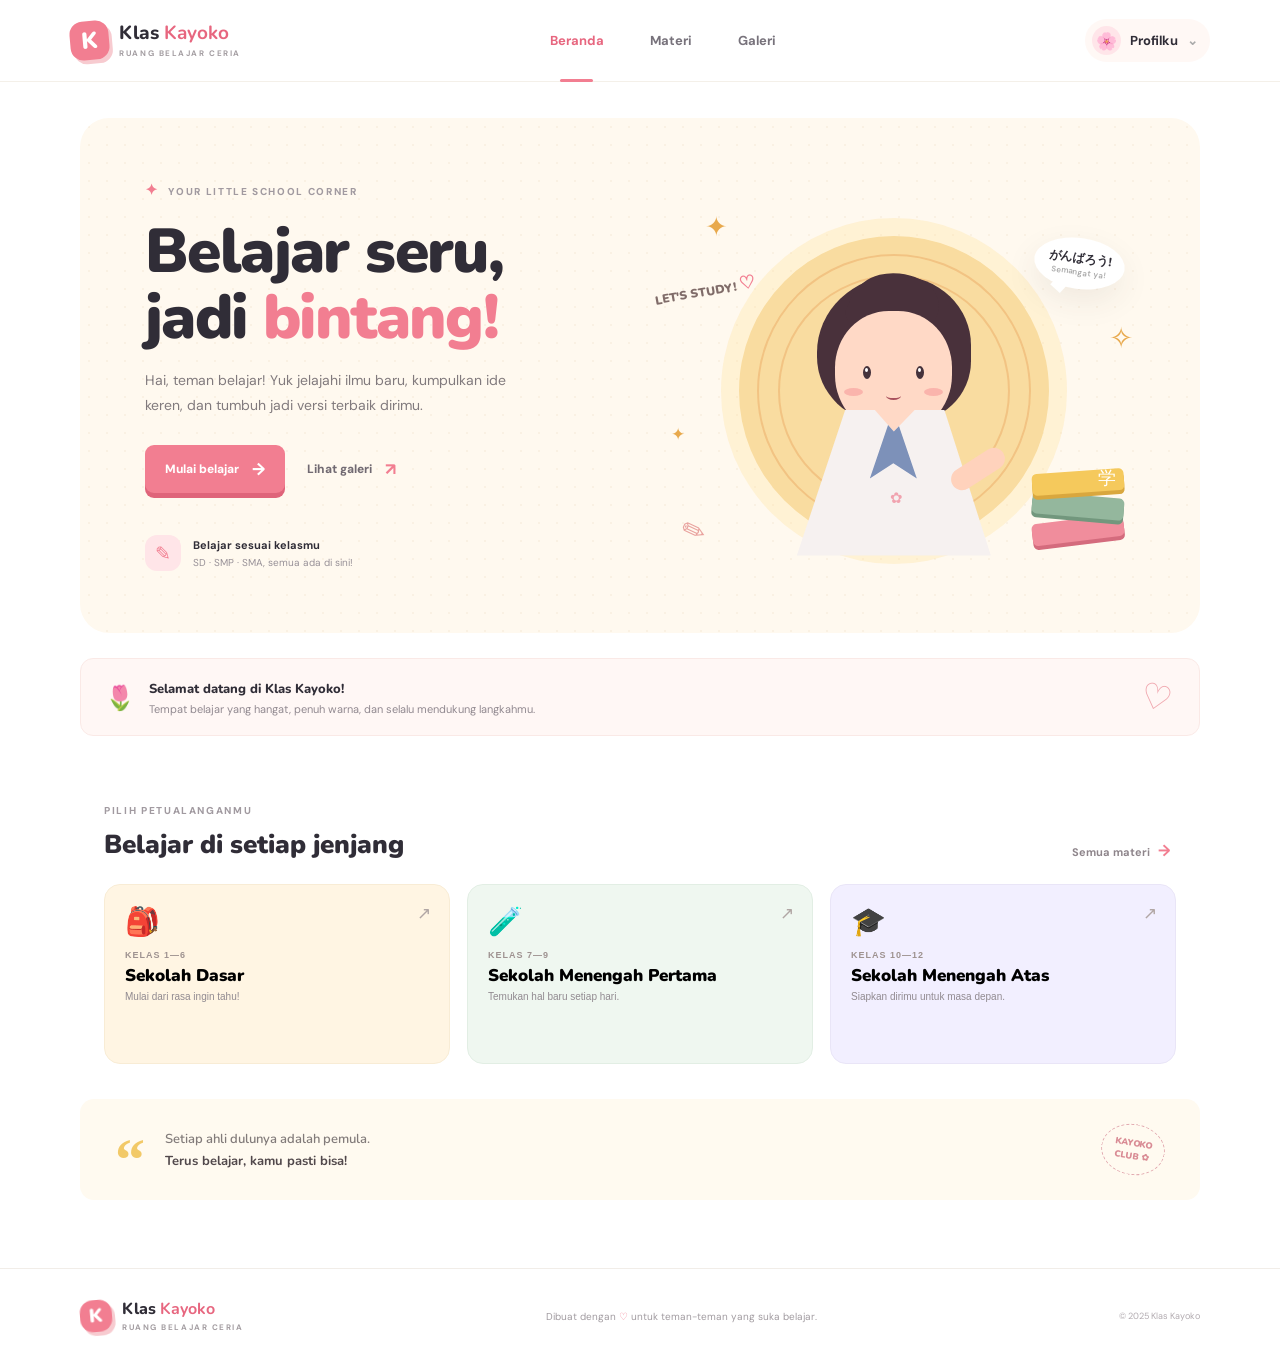
==== index.html @ 09ad1132 "Build Klas Kayoko learning website with responsive manga-inspired UI" ====
<!doctype html>
<html lang="id">
<head>
  <meta charset="utf-8" />
  <meta name="viewport" content="width=device-width, initial-scale=1" />
  <meta name="theme-color" content="#fff9ef" />
  <meta name="description" content="Klas Kayoko — ruang belajar ceria untuk SD, SMP, dan SMA." />
  <title>Klas Kayoko — Belajar, Bertumbuh, Bersinar!</title>
  <link rel="preconnect" href="https://fonts.googleapis.com" />
  <link rel="preconnect" href="https://fonts.gstatic.com" crossorigin />
  <link href="https://fonts.googleapis.com/css2?family=DM+Sans:wght@400;500;600;700;800&family=Nunito:wght@400;600;700;800;900&display=swap" rel="stylesheet" />
  <link rel="stylesheet" href="styles.css" />
</head>
<body>
  <div class="page-wipe" id="pageWipe" aria-hidden="true"><span>✦</span></div>
  <header class="topbar">
    <a class="brand" href="#beranda" aria-label="Klas Kayoko, beranda"><span class="brand-mark">K</span><span>Klas <b>Kayoko</b><small>RUANG BELAJAR CERIA</small></span></a>
    <nav class="main-nav" aria-label="Navigasi utama">
      <button class="nav-link active" data-page="beranda">Beranda</button>
      <button class="nav-link" data-page="materi">Materi</button>
      <button class="nav-link" data-page="galeri">Galeri</button>
    </nav>
    <button class="profile-shortcut" data-page="profil"><span class="mini-avatar" id="navAvatar">🌸</span><span id="navName">Profilku</span><span class="chevron">⌄</span></button>
    <button class="mobile-menu" id="mobileMenu" aria-label="Buka navigasi">☰</button>
  </header>

  <main>
    <section class="page active" id="page-beranda">
      <div class="hero page-shell">
        <div class="hero-copy">
          <div class="eyebrow"><span class="sparkle">✦</span> YOUR LITTLE SCHOOL CORNER</div>
          <h1>Belajar seru,<br />jadi <span>bintang!</span></h1>
          <p>Hai, teman belajar! Yuk jelajahi ilmu baru, kumpulkan ide keren, dan tumbuh jadi versi terbaik dirimu.</p>
          <div class="hero-actions"><button class="button primary" data-page="materi">Mulai belajar <span>→</span></button><button class="button text-button" data-page="galeri">Lihat galeri <span>↗</span></button></div>
          <div class="hero-note"><span class="note-icon">✎</span><span><b>Belajar sesuai kelasmu</b><small>SD · SMP · SMA, semua ada di sini!</small></span></div>
        </div>
        <div class="hero-art" aria-label="Ilustrasi suasana sekolah manga">
          <div class="sunburst"></div><span class="float-star star-one">✦</span><span class="float-star star-two">✧</span><span class="float-star star-three">✦</span>
          <div class="art-caption">LET'S STUDY! <span>♡</span></div>
          <div class="student"><div class="hair"></div><div class="face"><i class="eye left"></i><i class="eye right"></i><i class="blush left"></i><i class="blush right"></i><i class="smile"></i></div><div class="neck"></div><div class="uniform"><span>✿</span></div><div class="arm"></div></div>
          <div class="book-stack"><i></i><i></i><i></i><span>学</span></div><div class="speech-bubble">がんばろう!<small>Semangat ya!</small></div>
          <div class="art-doodle">✎</div>
        </div>
      </div>
      <div class="page-shell welcome-strip"><div class="welcome-icon">🌷</div><div><b>Selamat datang di Klas Kayoko!</b><p>Tempat belajar yang hangat, penuh warna, dan selalu mendukung langkahmu.</p></div><span class="strip-doodle">♡</span></div>
      <section class="page-shell section-block"><div class="section-heading"><div><span class="eyebrow">PILIH PETUALANGANMU</span><h2>Belajar di setiap jenjang</h2></div><button class="link-arrow" data-page="materi">Semua materi <span>→</span></button></div>
        <div class="level-grid">
          <button class="level-card level-sd" data-level="SD"><span class="level-icon">🎒</span><span class="level-meta">KELAS 1—6</span><b>Sekolah Dasar</b><small>Mulai dari rasa ingin tahu!</small><span class="card-arrow">↗</span></button>
          <button class="level-card level-smp" data-level="SMP"><span class="level-icon">🧪</span><span class="level-meta">KELAS 7—9</span><b>Sekolah Menengah Pertama</b><small>Temukan hal baru setiap hari.</small><span class="card-arrow">↗</span></button>
          <button class="level-card level-sma" data-level="SMA"><span class="level-icon">🎓</span><span class="level-meta">KELAS 10—12</span><b>Sekolah Menengah Atas</b><small>Siapkan dirimu untuk masa depan.</small><span class="card-arrow">↗</span></button>
        </div>
      </section>
      <section class="page-shell quote-card"><span class="quote-mark">“</span><p>Setiap ahli dulunya adalah pemula.<br /><b>Terus belajar, kamu pasti bisa!</b></p><span class="quote-stamp">KAYOKO<br />CLUB ✿</span></section>
    </section>

    <section class="page page-shell" id="page-materi">
      <div class="subpage-heading"><div><span class="eyebrow">PETA BELAJARMU</span><h1>Materi <span>pilihan</span></h1><p>Pilih jenjang dan kelas, lalu temukan topik yang ingin kamu pelajari.</p></div><div class="heading-doodle">📚</div></div>
      <div class="filter-panel"><div class="filter-label">JENJANG</div><div class="filter-tabs" role="tablist"><button class="filter-tab selected" data-filter-level="SD">SD</button><button class="filter-tab" data-filter-level="SMP">SMP</button><button class="filter-tab" data-filter-level="SMA">SMA</button></div><label class="grade-select-wrap">Pilih kelas <select id="gradeSelect" aria-label="Pilih kelas"></select></label></div>
      <div class="lesson-intro"><span id="gradeEmoji">🌱</span><div><b id="gradeTitle">Kelas 1 SD</b><small>Materi ringkas untuk menemani langkah belajarmu.</small></div><span class="lesson-count" id="lessonCount">0 topik</span></div>
      <div class="lesson-grid" id="lessonGrid"></div>
      <div class="study-tip"><span>💡</span><p><b>Tips Kayoko:</b> Belajar sedikit demi sedikit setiap hari lebih baik daripada terburu-buru. Kamu hebat!</p></div>
    </section>

    <section class="page page-shell" id="page-galeri">
      <div class="subpage-heading"><div><span class="eyebrow">MOMEN-MOMEN KECIL</span><h1>Galeri <span>ceria</span></h1><p>Simpan kenangan belajar, karya, dan hal-hal yang bikin kamu tersenyum.</p></div><div class="heading-doodle">📸</div></div>
      <div class="gallery-toolbar"><div><b>Papan inspirasiku</b><small id="galleryCount">Koleksi Kayoko</small></div><label class="button primary upload-button">＋ Tambah foto<input id="photoInput" type="file" accept="image/*" multiple hidden /></label></div>
      <div class="gallery-grid" id="galleryGrid"></div>
      <div class="empty-gallery" id="emptyGallery"><div>🌼</div><b>Galeri kamu masih kosong</b><p>Tambahkan foto karya atau momen belajar favoritmu!</p><label class="button outline upload-button">Pilih foto<input type="file" accept="image/*" multiple hidden /></label></div>
    </section>

    <section class="page page-shell" id="page-profil">
      <div class="subpage-heading"><div><span class="eyebrow">INI CERITAKU</span><h1>Profil <span>teman</span></h1><p>Kenalan lebih dekat dengan dirimu. Profil ini bisa kamu ubah kapan saja.</p></div><div class="heading-doodle">🌸</div></div>
      <div class="profile-layout"><aside class="profile-card"><div class="profile-cover"><span>✦ KAYOKO STUDY CLUB ✦</span></div><div class="profile-avatar-wrap"><div class="profile-avatar" id="profileAvatar">🌸</div><label class="avatar-edit" title="Ganti foto profil">✎<input id="avatarInput" type="file" accept="image/*" hidden /></label></div><h2 id="displayName">Teman Kayoko</h2><p id="displayGrade">Sahabat belajar</p><div class="profile-stats"><div><b id="statLessons">12</b><small>kelas tersedia</small></div><div><b>♡</b><small>terus semangat</small></div></div><div class="profile-card-note">“Belajar adalah petualangan!”</div></aside>
        <form class="profile-form" id="profileForm"><div class="form-heading"><div><span class="eyebrow">KARTU PELAJAR</span><h2>Edit profilku</h2></div><span class="edit-pencil">✎</span></div><label>Nama panggilan<input id="nameInput" type="text" maxlength="32" placeholder="Contoh: Aiko" /></label><label>Jenjang sekolah<select id="profileLevel"><option value="SD">SD</option><option value="SMP">SMP</option><option value="SMA">SMA</option></select></label><label>Kelas<select id="profileGrade"></select></label><label>Catatan kecil<textarea id="bioInput" rows="3" maxlength="120" placeholder="Hal yang ingin kamu capai tahun ini..."></textarea></label><div class="form-actions"><button type="submit" class="button primary">Simpan perubahan <span>✓</span></button><span class="save-message" id="saveMessage" aria-live="polite"></span></div></form>
      </div>
    </section>
  </main>
  <footer class="footer"><a class="brand footer-brand" href="#beranda"><span class="brand-mark">K</span><span>Klas <b>Kayoko</b><small>RUANG BELAJAR CERIA</small></span></a><p>Dibuat dengan <span>♡</span> untuk teman-teman yang suka belajar.</p><span class="footer-year">© 2025 Klas Kayoko</span></footer>
  <div class="toast" id="toast" role="status" aria-live="polite"></div>
  <script src="app.js"></script>
</body>
</html>
---- styles.css ----
@import url('https://fonts.googleapis.com/css2?family=DM+Sans:wght@400;500;600;700;800&family=Nunito:wght@400;600;700;800;900&display=swap');
:root{--ink:#302d37;--muted:#85818b;--pink:#f27e91;--pink-dark:#e7667f;--cream:#fff9ef;--yellow:#f9d979;--line:#eee8df;--lav:#f1edff;--mint:#e8f5ed;--shadow:0 12px 32px rgba(67,49,53,.08)}*{box-sizing:border-box}html{scroll-behavior:smooth}body{margin:0;color:var(--ink);background:#fff;font-family:'DM Sans',sans-serif;font-size:15px}.topbar{height:82px;padding:0 max(calc((100vw - 1180px)/2),5.5vw);display:flex;align-items:center;justify-content:space-between;border-bottom:1px solid #f4f0e9;background:rgba(255,255,255,.92);position:sticky;top:0;z-index:20;backdrop-filter:blur(14px)}.brand{display:flex;gap:10px;align-items:center;color:var(--ink);text-decoration:none;font-family:Nunito,sans-serif;font-weight:800;font-size:19px;line-height:1}.brand b{color:var(--pink-dark)}.brand small{display:block;color:#a49ea2;font:700 8px 'DM Sans',sans-serif;letter-spacing:1.55px;margin-top:5px}.brand-mark{display:grid;place-items:center;width:39px;height:39px;border-radius:13px;background:var(--pink);color:white;font:900 23px Nunito;box-shadow:3px 4px 0 #f7cbd0;transform:rotate(-5deg)}.main-nav{display:flex;align-items:center;gap:34px}.nav-link,.profile-shortcut,.mobile-menu{font:700 13px 'DM Sans',sans-serif;border:0;background:none;color:#77727b;cursor:pointer}.nav-link{height:82px;position:relative}.nav-link.active{color:var(--pink-dark)}.nav-link.active:after{content:'';position:absolute;bottom:0;left:25%;width:50%;height:3px;border-radius:4px;background:var(--pink)}.profile-shortcut{display:flex;gap:9px;align-items:center;color:var(--ink);background:#fff8f5;padding:7px 12px 7px 7px;border-radius:30px}.mini-avatar{width:29px;height:29px;border-radius:50%;background:#ffe5e9;display:grid;place-items:center;overflow:hidden;font-size:17px}.mini-avatar img,.profile-avatar img{width:100%;height:100%;object-fit:cover}.chevron{color:#aaa}.mobile-menu{display:none;font-size:22px}.page{display:none;animation:pageIn .48s both}.page.active{display:block}.page-shell{max-width:1120px;margin:0 auto;padding-left:24px;padding-right:24px}.hero{max-width:1120px;min-height:490px;margin:36px auto 0;padding:62px 65px;background:var(--cream);border-radius:29px;display:grid;grid-template-columns:1fr .95fr;align-items:center;overflow:hidden;position:relative}.hero:after{content:'';position:absolute;inset:0;background-image:radial-gradient(#e9d8bd 1px,transparent 1px);background-size:18px 18px;opacity:.24;pointer-events:none}.hero-copy{z-index:2;max-width:440px}.eyebrow{font-size:10px;font-weight:800;letter-spacing:1.65px;color:#a19aa0}.sparkle{color:var(--pink);font-size:15px;margin-right:5px}.hero h1,.subpage-heading h1{font:900 clamp(42px,5vw,62px)/1.07 Nunito,sans-serif;margin:19px 0 16px;letter-spacing:-1.6px}.hero h1 span,.subpage-heading h1 span{color:var(--pink)}.hero-copy>p{max-width:390px;color:#817a7d;line-height:1.8;font-size:14px}.hero-actions{display:flex;align-items:center;gap:18px;margin-top:27px}.button{border:0;display:inline-flex;align-items:center;justify-content:center;gap:13px;padding:13px 20px;border-radius:9px;font:800 12px 'DM Sans',sans-serif;cursor:pointer;transition:transform .2s,box-shadow .2s}.button:hover{transform:translateY(-2px)}.primary{background:var(--pink);color:#fff;box-shadow:0 5px 0 #df647a}.primary:hover{box-shadow:0 7px 0 #df647a}.primary span{font-size:17px}.text-button{background:transparent;color:#716a72;padding-left:4px}.text-button span{color:var(--pink);font-size:17px}.hero-note{margin-top:42px;display:flex;gap:12px;align-items:center}.note-icon{width:36px;height:36px;border-radius:12px;background:#ffe5e8;display:grid;place-items:center;color:var(--pink);font-size:19px}.hero-note b,.hero-note small{display:block}.hero-note b{font-size:11px}.hero-note small{color:#979097;font-size:10px;margin-top:4px}.hero-art{height:360px;position:relative;z-index:1}.sunburst{position:absolute;width:310px;height:310px;border-radius:50%;background:#f9dca0;left:50%;top:40px;transform:translateX(-50%);box-shadow:0 0 0 18px rgba(255,228,165,.36)}.sunburst:before,.sunburst:after{content:'';position:absolute;border:2px solid rgba(240,185,119,.7);border-radius:50%;inset:18px}.sunburst:after{inset:39px}.student{position:absolute;left:50%;bottom:0;width:220px;height:300px;transform:translateX(-50%)}.hair{position:absolute;width:154px;height:147px;left:33px;top:20px;background:#49313b;border-radius:52% 47% 42% 45%;z-index:2}.hair:before{content:'';position:absolute;width:85px;height:70px;left:35px;top:-5px;background:#49313b;border-radius:70% 40% 40% 20%;transform:rotate(25deg)}.face{position:absolute;z-index:3;left:51px;top:55px;width:117px;height:123px;border-radius:46% 46% 48% 48%;background:#ffd9c6}.eye{position:absolute;top:55px;width:8px;height:13px;border-radius:50%;background:#45323b}.eye.left{left:28px}.eye.right{right:28px}.eye:after{content:'';position:absolute;top:2px;left:2px;width:3px;height:4px;background:white;border-radius:50%}.blush{position:absolute;top:77px;width:19px;height:8px;background:#f79b9b;border-radius:50%;opacity:.6}.blush.left{left:9px}.blush.right{right:9px}.smile{position:absolute;width:15px;height:8px;left:51px;top:81px;border-bottom:2px solid #a9505c;border-radius:50%}.neck{position:absolute;z-index:2;width:38px;height:40px;background:#ffd2bc;left:91px;top:158px}.uniform{position:absolute;z-index:3;bottom:0;left:13px;width:194px;height:146px;background:#f6f1f0;clip-path:polygon(25% 0,40% 0,50% 15%,61% 0,76% 0,100% 100%,0 100%);border-radius:30px 30px 0 0}.uniform:before{content:'';position:absolute;left:73px;top:0;width:47px;height:69px;background:#7d91b9;clip-path:polygon(50% 0,100% 100%,50% 78%,0 100%)}.uniform span{position:absolute;left:93px;top:78px;color:#f1a3af;font-size:15px}.arm{position:absolute;z-index:4;width:60px;height:22px;right:-4px;top:202px;background:#ffd2bc;border-radius:20px;transform:rotate(-33deg)}.book-stack{position:absolute;z-index:5;right:5px;bottom:15px;width:98px;height:79px}.book-stack i{display:block;position:absolute;width:92px;height:22px;border-radius:5px;background:#f08d9c;bottom:0;transform:rotate(-7deg);box-shadow:0 4px 0 #d46b7d}.book-stack i:nth-child(2){bottom:24px;background:#94b79d;transform:rotate(5deg);box-shadow:0 4px 0 #72977d}.book-stack i:nth-child(3){bottom:48px;background:#f5c95c;transform:rotate(-4deg);box-shadow:0 4px 0 #d9a73e}.book-stack span{position:absolute;right:14px;top:4px;font-size:18px;color:#fff}.speech-bubble{position:absolute;right:10px;top:42px;background:#fff;padding:12px 14px;border-radius:50%;box-shadow:var(--shadow);font:800 12px Nunito;transform:rotate(8deg);z-index:5}.speech-bubble:after{content:'';position:absolute;bottom:-4px;left:22px;width:13px;height:13px;background:#fff;transform:rotate(35deg)}.speech-bubble small{display:block;font:600 8px 'DM Sans';text-align:center;color:#aaa}.art-caption{position:absolute;left:1px;top:82px;z-index:5;font:900 12px Nunito;color:#806c69;transform:rotate(-10deg)}.art-caption span{color:var(--pink);font-size:18px}.float-star{position:absolute;color:#e8a94c;z-index:4;animation:float 3s ease-in-out infinite}.star-one{font-size:27px;top:13px;left:52px}.star-two{font-size:29px;top:123px;right:2px;animation-delay:.8s}.star-three{font-size:17px;bottom:111px;left:18px;animation-delay:1.2s}.art-doodle{position:absolute;bottom:6px;left:29px;color:#e9a29e;font-size:28px;transform:rotate(-20deg)}.welcome-strip{margin-top:25px;padding-top:19px;padding-bottom:19px;display:flex;align-items:center;gap:14px;background:#fff7f5;border:1px solid #fae9e6;border-radius:13px;position:relative;overflow:hidden}.welcome-icon{font-size:24px}.welcome-strip b{font:800 13px Nunito}.welcome-strip p{margin:4px 0 0;color:#918990;font-size:11px}.strip-doodle{position:absolute;right:27px;color:#f0a7ae;font-size:35px;transform:rotate(15deg)}.section-block{padding-top:63px}.section-heading{display:flex;justify-content:space-between;align-items:end;margin-bottom:22px}.section-heading h2{font:900 26px Nunito;margin:8px 0 0}.link-arrow{background:none;border:0;font:700 11px 'DM Sans';color:#8e858b;cursor:pointer}.link-arrow span{color:var(--pink);font-size:16px;margin-left:5px}.level-grid{display:grid;grid-template-columns:repeat(3,1fr);gap:17px}.level-card{position:relative;min-height:180px;padding:20px;border:1px solid transparent;border-radius:16px;text-align:left;cursor:pointer;display:flex;flex-direction:column;align-items:flex-start;transition:transform .2s,box-shadow .2s}.level-card:hover{transform:translateY(-5px);box-shadow:var(--shadow)}.level-sd{background:#fff5e3;border-color:#f8ecd5}.level-smp{background:#eff7f0;border-color:#e2eee4}.level-sma{background:#f2efff;border-color:#e9e5f7}.level-icon{font-size:28px;margin-bottom:12px}.level-meta{font-size:9px;font-weight:800;letter-spacing:1px;color:#9e9290}.level-card b{font:900 17px Nunito;margin:4px 0}.level-card small{font-size:10px;color:#918a90}.card-arrow{position:absolute;right:18px;top:18px;color:#b1a6a4;font-size:17px}.quote-card{margin-top:35px;margin-bottom:68px;padding:25px 35px;background:#fffaf0;border-radius:14px;display:flex;align-items:center;gap:20px;position:relative}.quote-mark{font:900 60px Georgia;color:#f2c968;height:47px}.quote-card p{font:600 13px/1.7 Nunito;color:#827b7a;margin:0}.quote-card p b{color:#51484b}.quote-stamp{margin-left:auto;text-align:center;border:1px dashed #e2aab0;border-radius:50%;padding:12px;color:#d98b94;font:900 9px/1.4 Nunito;transform:rotate(9deg)}.subpage-heading{padding-top:56px;padding-bottom:25px;display:flex;justify-content:space-between;align-items:center}.subpage-heading h1{font-size:45px;margin:12px 0}.subpage-heading p{margin:0;color:#8c858c;font-size:13px}.heading-doodle{width:74px;height:74px;display:grid;place-items:center;background:#fff3e8;border-radius:24px;font-size:34px;transform:rotate(6deg)}.filter-panel{display:flex;align-items:center;gap:24px;padding:15px 19px;border:1px solid var(--line);border-radius:13px}.filter-label{font-size:9px;letter-spacing:1.2px;font-weight:800;color:#9b949b}.filter-tabs{display:flex;gap:7px}.filter-tab{border:0;background:#f8f6f4;border-radius:8px;padding:9px 18px;color:#77717a;font:800 11px 'DM Sans';cursor:pointer}.filter-tab.selected{background:#ffe5e7;color:#dc687c}.grade-select-wrap{margin-left:auto;display:flex;align-items:center;gap:11px;color:#9b949b;font-size:11px}.grade-select-wrap select,.profile-form select{border:1px solid #eee8e2;background:white;border-radius:8px;padding:10px 30px 10px 12px;color:#4b454d;font:700 11px 'DM Sans';outline:none}.lesson-intro{display:flex;align-items:center;gap:13px;padding:25px 2px 17px}.lesson-intro>span:first-child{width:43px;height:43px;display:grid;place-items:center;background:#fff5e3;border-radius:13px;font-size:23px}.lesson-intro b,.lesson-intro small{display:block}.lesson-intro b{font:900 16px Nunito}.lesson-intro small{font-size:10px;color:#969097;margin-top:4px}.lesson-count{margin-left:auto;color:#aaa1a5;font-size:10px}.lesson-grid{display:grid;grid-template-columns:repeat(3,1fr);gap:14px}.lesson-card{border:1px solid #eee9e4;border-radius:13px;padding:17px;background:#fff;transition:transform .2s,box-shadow .2s;animation:cardIn .4s both}.lesson-card:hover{transform:translateY(-3px);box-shadow:var(--shadow)}.lesson-top{display:flex;justify-content:space-between;align-items:center}.subject-icon{width:37px;height:37px;border-radius:12px;background:#fff1e2;display:grid;place-items:center;font-size:19px}.lesson-tag{font-size:8px;font-weight:800;letter-spacing:.7px;color:#aaa0a4;background:#faf7f5;border-radius:20px;padding:6px 9px}.lesson-card h3{font:900 14px Nunito;margin:14px 0 6px}.lesson-card p{font-size:10px;line-height:1.6;color:#989097;min-height:32px;margin:0}.lesson-open{border:0;background:none;padding:13px 0 0;color:#e67687;font:800 10px 'DM Sans';cursor:pointer}.study-tip{display:flex;align-items:center;gap:11px;margin:24px 0 55px;padding:14px 17px;border-radius:11px;background:#f2f8f1;color:#827e7f;font-size:10px;line-height:1.6}.study-tip>span{font-size:21px}.study-tip p{margin:0}.study-tip b{color:#4b604f}.gallery-toolbar{margin:10px 0 20px;display:flex;align-items:center;justify-content:space-between}.gallery-toolbar b,.gallery-toolbar small{display:block}.gallery-toolbar b{font:900 16px Nunito}.gallery-toolbar small{font-size:10px;color:#a19aa0;margin-top:4px}.upload-button{position:relative}.gallery-grid{display:grid;grid-template-columns:repeat(4,1fr);gap:15px}.gallery-item{position:relative;aspect-ratio:1/1;border-radius:13px;overflow:hidden;background:#fff4ea;animation:cardIn .4s both}.gallery-item img{width:100%;height:100%;object-fit:cover;transition:transform .35s}.gallery-item:hover img{transform:scale(1.05)}.gallery-item .delete-photo{position:absolute;right:8px;top:8px;width:29px;height:29px;border:0;border-radius:50%;background:rgba(255,255,255,.92);color:#d66b7b;cursor:pointer}.gallery-caption{position:absolute;left:0;right:0;bottom:0;padding:27px 11px 10px;background:linear-gradient(transparent,rgba(43,35,39,.63));color:#fff;font-size:10px;font-weight:700}.empty-gallery{display:none;text-align:center;padding:45px 20px 60px;border:1px dashed #eadfdc;border-radius:16px;background:#fffcf9}.empty-gallery.show{display:block}.empty-gallery>div{font-size:36px}.empty-gallery b{display:block;font:900 16px Nunito;margin:8px}.empty-gallery p{color:#999197;font-size:11px;margin:0 0 20px}.outline{background:white;border:1px solid #f2c9ce;color:#df7485}.profile-layout{display:grid;grid-template-columns:310px 1fr;gap:23px;margin-bottom:65px}.profile-card,.profile-form{border:1px solid #eee9e4;border-radius:16px;background:#fff;overflow:hidden}.profile-card{text-align:center;padding-bottom:22px}.profile-cover{height:115px;background:linear-gradient(125deg,#fbd7dc,#ffeec8);display:grid;place-items:center;color:#b5777f;font:900 10px Nunito;letter-spacing:1.4px;position:relative}.profile-cover:after{content:'✦  ✿  ✦';position:absolute;right:20px;top:13px;font-size:15px;color:#e0a7a5;transform:rotate(10deg)}.profile-avatar-wrap{position:relative;margin:-43px auto 7px;width:86px;height:86px}.profile-avatar{width:86px;height:86px;border:5px solid white;border-radius:50%;background:#fff0e8;display:grid;place-items:center;font-size:39px;overflow:hidden;box-shadow:0 4px 13px #d8c8c644}.avatar-edit{position:absolute;right:-3px;bottom:2px;width:27px;height:27px;border:2px solid white;border-radius:50%;background:var(--pink);color:white;display:grid;place-items:center;cursor:pointer}.profile-card h2{font:900 18px Nunito;margin:9px 0 3px}.profile-card>p{font-size:10px;color:#a49ca1;margin:0}.profile-stats{display:flex;justify-content:center;gap:45px;border-top:1px solid #f2eeeb;border-bottom:1px solid #f2eeeb;margin:20px 22px 15px;padding:13px}.profile-stats b,.profile-stats small{display:block}.profile-stats b{font:900 15px Nunito;color:#e67888}.profile-stats small{font-size:9px;color:#aaa2a7;margin-top:3px}.profile-card-note{color:#b4a0a4;font:700 10px Nunito}.profile-form{padding:25px 29px}.form-heading{display:flex;justify-content:space-between;align-items:center;margin-bottom:19px}.form-heading h2{font:900 20px Nunito;margin:6px 0 0}.edit-pencil{width:35px;height:35px;display:grid;place-items:center;border-radius:11px;background:#fff1f2;color:#e87989}.profile-form label{display:block;font-size:10px;font-weight:800;color:#79737a;margin:14px 0}.profile-form input,.profile-form textarea,.profile-form select{display:block;width:100%;margin-top:7px;border:1px solid #eee8e2;border-radius:8px;padding:11px 12px;color:#4b454d;font:500 11px 'DM Sans';outline:none;background:white}.profile-form input:focus,.profile-form textarea:focus,.profile-form select:focus{border-color:#f2a4ae;box-shadow:0 0 0 3px #fdf0f1}.profile-form textarea{resize:vertical}.form-actions{display:flex;align-items:center;gap:12px;margin-top:17px}.save-message{font-size:10px;color:#69a379}.footer{border-top:1px solid #f1ede8;min-height:95px;display:flex;align-items:center;justify-content:space-between;padding:18px max(calc((100vw - 1120px)/2),5vw);gap:15px}.footer-brand{font-size:16px}.footer-brand .brand-mark{width:32px;height:32px;font-size:19px}.footer p{font-size:10px;color:#a19ba0}.footer p span{color:var(--pink)}.footer-year{font-size:9px;color:#b2abb0}.toast{position:fixed;bottom:25px;left:50%;transform:translate(-50%,20px);background:#342e37;color:white;padding:12px 19px;border-radius:30px;font-size:11px;opacity:0;pointer-events:none;transition:.3s;z-index:50}.toast.show{opacity:1;transform:translate(-50%,0)}.page-wipe{position:fixed;inset:0;background:var(--pink);z-index:99;display:grid;place-items:center;pointer-events:none;transform:scaleY(0);transform-origin:bottom}.page-wipe span{font-size:48px;color:white;opacity:0}.page-wipe.wiping{animation:wipe .55s ease-in-out}.page-wipe.wiping span{animation:twinkle .55s}.page-wipe.wiping:after{content:'';position:absolute;inset:0;background:repeating-linear-gradient(135deg,transparent 0 12px,rgba(255,255,255,.1) 12px 16px)}@keyframes wipe{0%{transform:scaleY(0);transform-origin:bottom}45%{transform:scaleY(1);transform-origin:bottom}55%{transform:scaleY(1);transform-origin:top}100%{transform:scaleY(0);transform-origin:top}}@keyframes twinkle{0%,100%{opacity:0;transform:scale(.3) rotate(-30deg)}45%,55%{opacity:1;transform:scale(1) rotate(25deg)}}@keyframes pageIn{from{opacity:0;transform:translateY(12px)}to{opacity:1;transform:translateY(0)}}@keyframes cardIn{from{opacity:0;transform:translateY(8px)}to{opacity:1;transform:translateY(0)}}@keyframes float{0%,100%{transform:translateY(0)}50%{transform:translateY(-9px)}}
@media(max-width:800px){.topbar{padding:0 22px}.main-nav{gap:17px}.hero{margin:20px 18px 0;padding:43px 32px;min-height:430px}.hero-art{transform:scale(.85);transform-origin:center}.page-shell{padding-left:22px;padding-right:22px}.profile-layout{grid-template-columns:260px 1fr}.profile-form{padding:22px}.gallery-grid{grid-template-columns:repeat(3,1fr)}}
@media(max-width:600px){.topbar{height:68px;padding:0 17px}.brand{font-size:17px}.brand-mark{width:35px;height:35px}.main-nav{display:none;position:absolute;top:68px;left:0;right:0;padding:12px 18px;background:white;border-bottom:1px solid var(--line);justify-content:center;gap:25px;box-shadow:0 8px 15px #3830300a}.main-nav.open{display:flex}.nav-link{height:40px}.nav-link.active:after{bottom:1px}.profile-shortcut{margin-left:auto;margin-right:12px;padding:5px}.profile-shortcut>span:nth-child(2),.profile-shortcut .chevron{display:none}.mobile-menu{display:block}.hero{display:flex;flex-direction:column;align-items:flex-start;padding:34px 25px 0;margin:15px 12px 0;min-height:700px}.hero-copy{width:100%}.hero h1{font-size:48px}.hero-copy>p{font-size:13px}.hero-note{margin-top:26px}.hero-art{width:100%;height:330px;transform:scale(.87);transform-origin:top center;margin-top:2px}.sunburst{width:285px;height:285px}.student{transform:translateX(-50%) scale(.91);transform-origin:bottom}.welcome-strip{margin:16px 14px 0;padding:15px}.welcome-strip p{line-height:1.6;max-width:250px}.strip-doodle{right:12px}.section-block{padding-top:42px}.section-heading h2{font-size:21px}.level-grid{grid-template-columns:1fr;gap:10px}.level-card{min-height:140px;padding:16px}.level-icon{margin-bottom:5px}.quote-card{margin-top:24px;margin-bottom:40px;padding:20px}.quote-stamp{padding:8px;font-size:8px}.subpage-heading{padding-top:38px}.subpage-heading h1{font-size:37px}.subpage-heading p{max-width:285px;line-height:1.6}.heading-doodle{width:55px;height:55px;font-size:26px}.filter-panel{flex-wrap:wrap;gap:10px;padding:12px}.filter-label{width:100%}.filter-tabs{gap:5px}.filter-tab{padding:8px 14px}.grade-select-wrap{gap:6px;font-size:10px}.grade-select-wrap select{padding:8px 22px 8px 8px}.lesson-grid{grid-template-columns:1fr 1fr;gap:9px}.lesson-card{padding:12px}.lesson-card h3{font-size:12px;margin-top:10px}.lesson-card p{font-size:9px}.subject-icon{width:32px;height:32px;font-size:17px}.lesson-tag{font-size:7px;padding:5px 6px}.lesson-intro{padding:20px 0 13px}.lesson-intro small{max-width:230px;line-height:1.5}.lesson-count{font-size:9px}.study-tip{margin:18px 0 38px}.gallery-grid{grid-template-columns:repeat(2,1fr);gap:10px}.gallery-toolbar .button{padding:11px 13px;font-size:10px}.profile-layout{grid-template-columns:1fr;gap:14px;margin-bottom:40px}.profile-card{max-width:none}.profile-cover{height:100px}.profile-form{padding:20px}.footer{padding:18px 20px;flex-wrap:wrap;justify-content:center;text-align:center}.footer p{width:100%;order:3;margin:0}.footer-year{margin-left:auto}.hero-actions{gap:10px}.button{padding:12px 15px}.quote-card p{font-size:11px}}
@media(prefers-reduced-motion:reduce){*,*:before,*:after{scroll-behavior:auto!important;animation-duration:.01ms!important;animation-iteration-count:1!important;transition-duration:.01ms!important}}
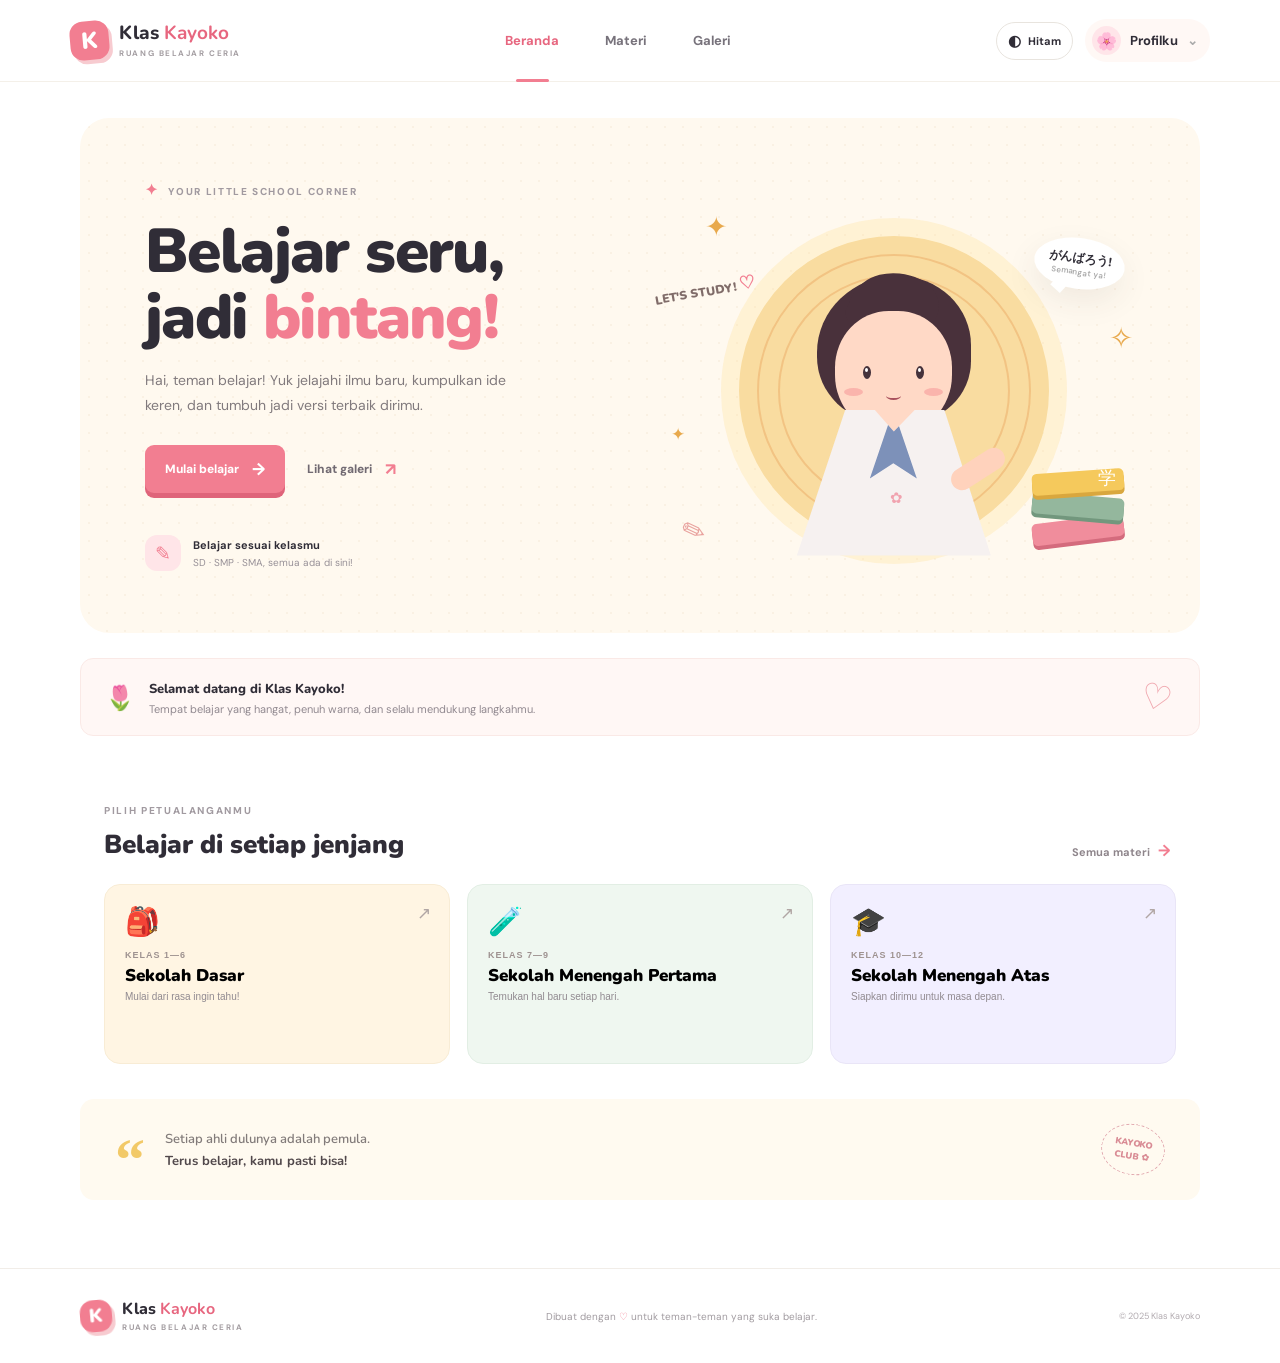
==== commit 3698af15: "Fix lesson topic open interaction and add persistent black-and-white theme toggle" ====
--- a/index.html
+++ b/index.html
@@ -15,68 +15,25 @@
   <div class="page-wipe" id="pageWipe" aria-hidden="true"><span>✦</span></div>
   <header class="topbar">
     <a class="brand" href="#beranda" aria-label="Klas Kayoko, beranda"><span class="brand-mark">K</span><span>Klas <b>Kayoko</b><small>RUANG BELAJAR CERIA</small></span></a>
-    <nav class="main-nav" aria-label="Navigasi utama">
-      <button class="nav-link active" data-page="beranda">Beranda</button>
-      <button class="nav-link" data-page="materi">Materi</button>
-      <button class="nav-link" data-page="galeri">Galeri</button>
-    </nav>
-    <button class="profile-shortcut" data-page="profil"><span class="mini-avatar" id="navAvatar">🌸</span><span id="navName">Profilku</span><span class="chevron">⌄</span></button>
-    <button class="mobile-menu" id="mobileMenu" aria-label="Buka navigasi">☰</button>
+    <nav class="main-nav" aria-label="Navigasi utama"><button class="nav-link active" data-page="beranda">Beranda</button><button class="nav-link" data-page="materi">Materi</button><button class="nav-link" data-page="galeri">Galeri</button></nav>
+    <div class="header-actions"><button class="theme-toggle" id="themeToggle" type="button" aria-label="Aktifkan tema hitam putih"><span id="themeIcon">◐</span><span id="themeLabel">Tema</span></button><button class="profile-shortcut" data-page="profil"><span class="mini-avatar" id="navAvatar">🌸</span><span id="navName">Profilku</span><span class="chevron">⌄</span></button><button class="mobile-menu" id="mobileMenu" aria-label="Buka navigasi">☰</button></div>
   </header>
-
   <main>
     <section class="page active" id="page-beranda">
-      <div class="hero page-shell">
-        <div class="hero-copy">
-          <div class="eyebrow"><span class="sparkle">✦</span> YOUR LITTLE SCHOOL CORNER</div>
-          <h1>Belajar seru,<br />jadi <span>bintang!</span></h1>
-          <p>Hai, teman belajar! Yuk jelajahi ilmu baru, kumpulkan ide keren, dan tumbuh jadi versi terbaik dirimu.</p>
-          <div class="hero-actions"><button class="button primary" data-page="materi">Mulai belajar <span>→</span></button><button class="button text-button" data-page="galeri">Lihat galeri <span>↗</span></button></div>
-          <div class="hero-note"><span class="note-icon">✎</span><span><b>Belajar sesuai kelasmu</b><small>SD · SMP · SMA, semua ada di sini!</small></span></div>
-        </div>
-        <div class="hero-art" aria-label="Ilustrasi suasana sekolah manga">
-          <div class="sunburst"></div><span class="float-star star-one">✦</span><span class="float-star star-two">✧</span><span class="float-star star-three">✦</span>
-          <div class="art-caption">LET'S STUDY! <span>♡</span></div>
-          <div class="student"><div class="hair"></div><div class="face"><i class="eye left"></i><i class="eye right"></i><i class="blush left"></i><i class="blush right"></i><i class="smile"></i></div><div class="neck"></div><div class="uniform"><span>✿</span></div><div class="arm"></div></div>
-          <div class="book-stack"><i></i><i></i><i></i><span>学</span></div><div class="speech-bubble">がんばろう!<small>Semangat ya!</small></div>
-          <div class="art-doodle">✎</div>
-        </div>
+      <div class="hero page-shell"><div class="hero-copy"><div class="eyebrow"><span class="sparkle">✦</span> YOUR LITTLE SCHOOL CORNER</div><h1>Belajar seru,<br />jadi <span>bintang!</span></h1><p>Hai, teman belajar! Yuk jelajahi ilmu baru, kumpulkan ide keren, dan tumbuh jadi versi terbaik dirimu.</p><div class="hero-actions"><button class="button primary" data-page="materi">Mulai belajar <span>→</span></button><button class="button text-button" data-page="galeri">Lihat galeri <span>↗</span></button></div><div class="hero-note"><span class="note-icon">✎</span><span><b>Belajar sesuai kelasmu</b><small>SD · SMP · SMA, semua ada di sini!</small></span></div></div>
+        <div class="hero-art" aria-label="Ilustrasi suasana sekolah manga"><div class="sunburst"></div><span class="float-star star-one">✦</span><span class="float-star star-two">✧</span><span class="float-star star-three">✦</span><div class="art-caption">LET'S STUDY! <span>♡</span></div><div class="student"><div class="hair"></div><div class="face"><i class="eye left"></i><i class="eye right"></i><i class="blush left"></i><i class="blush right"></i><i class="smile"></i></div><div class="neck"></div><div class="uniform"><span>✿</span></div><div class="arm"></div></div><div class="book-stack"><i></i><i></i><i></i><span>学</span></div><div class="speech-bubble">がんばろう!<small>Semangat ya!</small></div><div class="art-doodle">✎</div></div>
       </div>
       <div class="page-shell welcome-strip"><div class="welcome-icon">🌷</div><div><b>Selamat datang di Klas Kayoko!</b><p>Tempat belajar yang hangat, penuh warna, dan selalu mendukung langkahmu.</p></div><span class="strip-doodle">♡</span></div>
-      <section class="page-shell section-block"><div class="section-heading"><div><span class="eyebrow">PILIH PETUALANGANMU</span><h2>Belajar di setiap jenjang</h2></div><button class="link-arrow" data-page="materi">Semua materi <span>→</span></button></div>
-        <div class="level-grid">
-          <button class="level-card level-sd" data-level="SD"><span class="level-icon">🎒</span><span class="level-meta">KELAS 1—6</span><b>Sekolah Dasar</b><small>Mulai dari rasa ingin tahu!</small><span class="card-arrow">↗</span></button>
-          <button class="level-card level-smp" data-level="SMP"><span class="level-icon">🧪</span><span class="level-meta">KELAS 7—9</span><b>Sekolah Menengah Pertama</b><small>Temukan hal baru setiap hari.</small><span class="card-arrow">↗</span></button>
-          <button class="level-card level-sma" data-level="SMA"><span class="level-icon">🎓</span><span class="level-meta">KELAS 10—12</span><b>Sekolah Menengah Atas</b><small>Siapkan dirimu untuk masa depan.</small><span class="card-arrow">↗</span></button>
-        </div>
-      </section>
+      <section class="page-shell section-block"><div class="section-heading"><div><span class="eyebrow">PILIH PETUALANGANMU</span><h2>Belajar di setiap jenjang</h2></div><button class="link-arrow" data-page="materi">Semua materi <span>→</span></button></div><div class="level-grid"><button class="level-card level-sd" data-level="SD"><span class="level-icon">🎒</span><span class="level-meta">KELAS 1—6</span><b>Sekolah Dasar</b><small>Mulai dari rasa ingin tahu!</small><span class="card-arrow">↗</span></button><button class="level-card level-smp" data-level="SMP"><span class="level-icon">🧪</span><span class="level-meta">KELAS 7—9</span><b>Sekolah Menengah Pertama</b><small>Temukan hal baru setiap hari.</small><span class="card-arrow">↗</span></button><button class="level-card level-sma" data-level="SMA"><span class="level-icon">🎓</span><span class="level-meta">KELAS 10—12</span><b>Sekolah Menengah Atas</b><small>Siapkan dirimu untuk masa depan.</small><span class="card-arrow">↗</span></button></div></section>
       <section class="page-shell quote-card"><span class="quote-mark">“</span><p>Setiap ahli dulunya adalah pemula.<br /><b>Terus belajar, kamu pasti bisa!</b></p><span class="quote-stamp">KAYOKO<br />CLUB ✿</span></section>
     </section>
-
-    <section class="page page-shell" id="page-materi">
-      <div class="subpage-heading"><div><span class="eyebrow">PETA BELAJARMU</span><h1>Materi <span>pilihan</span></h1><p>Pilih jenjang dan kelas, lalu temukan topik yang ingin kamu pelajari.</p></div><div class="heading-doodle">📚</div></div>
-      <div class="filter-panel"><div class="filter-label">JENJANG</div><div class="filter-tabs" role="tablist"><button class="filter-tab selected" data-filter-level="SD">SD</button><button class="filter-tab" data-filter-level="SMP">SMP</button><button class="filter-tab" data-filter-level="SMA">SMA</button></div><label class="grade-select-wrap">Pilih kelas <select id="gradeSelect" aria-label="Pilih kelas"></select></label></div>
-      <div class="lesson-intro"><span id="gradeEmoji">🌱</span><div><b id="gradeTitle">Kelas 1 SD</b><small>Materi ringkas untuk menemani langkah belajarmu.</small></div><span class="lesson-count" id="lessonCount">0 topik</span></div>
-      <div class="lesson-grid" id="lessonGrid"></div>
-      <div class="study-tip"><span>💡</span><p><b>Tips Kayoko:</b> Belajar sedikit demi sedikit setiap hari lebih baik daripada terburu-buru. Kamu hebat!</p></div>
-    </section>
-
-    <section class="page page-shell" id="page-galeri">
-      <div class="subpage-heading"><div><span class="eyebrow">MOMEN-MOMEN KECIL</span><h1>Galeri <span>ceria</span></h1><p>Simpan kenangan belajar, karya, dan hal-hal yang bikin kamu tersenyum.</p></div><div class="heading-doodle">📸</div></div>
-      <div class="gallery-toolbar"><div><b>Papan inspirasiku</b><small id="galleryCount">Koleksi Kayoko</small></div><label class="button primary upload-button">＋ Tambah foto<input id="photoInput" type="file" accept="image/*" multiple hidden /></label></div>
-      <div class="gallery-grid" id="galleryGrid"></div>
-      <div class="empty-gallery" id="emptyGallery"><div>🌼</div><b>Galeri kamu masih kosong</b><p>Tambahkan foto karya atau momen belajar favoritmu!</p><label class="button outline upload-button">Pilih foto<input type="file" accept="image/*" multiple hidden /></label></div>
-    </section>
-
-    <section class="page page-shell" id="page-profil">
-      <div class="subpage-heading"><div><span class="eyebrow">INI CERITAKU</span><h1>Profil <span>teman</span></h1><p>Kenalan lebih dekat dengan dirimu. Profil ini bisa kamu ubah kapan saja.</p></div><div class="heading-doodle">🌸</div></div>
-      <div class="profile-layout"><aside class="profile-card"><div class="profile-cover"><span>✦ KAYOKO STUDY CLUB ✦</span></div><div class="profile-avatar-wrap"><div class="profile-avatar" id="profileAvatar">🌸</div><label class="avatar-edit" title="Ganti foto profil">✎<input id="avatarInput" type="file" accept="image/*" hidden /></label></div><h2 id="displayName">Teman Kayoko</h2><p id="displayGrade">Sahabat belajar</p><div class="profile-stats"><div><b id="statLessons">12</b><small>kelas tersedia</small></div><div><b>♡</b><small>terus semangat</small></div></div><div class="profile-card-note">“Belajar adalah petualangan!”</div></aside>
-        <form class="profile-form" id="profileForm"><div class="form-heading"><div><span class="eyebrow">KARTU PELAJAR</span><h2>Edit profilku</h2></div><span class="edit-pencil">✎</span></div><label>Nama panggilan<input id="nameInput" type="text" maxlength="32" placeholder="Contoh: Aiko" /></label><label>Jenjang sekolah<select id="profileLevel"><option value="SD">SD</option><option value="SMP">SMP</option><option value="SMA">SMA</option></select></label><label>Kelas<select id="profileGrade"></select></label><label>Catatan kecil<textarea id="bioInput" rows="3" maxlength="120" placeholder="Hal yang ingin kamu capai tahun ini..."></textarea></label><div class="form-actions"><button type="submit" class="button primary">Simpan perubahan <span>✓</span></button><span class="save-message" id="saveMessage" aria-live="polite"></span></div></form>
-      </div>
-    </section>
+    <section class="page page-shell" id="page-materi"><div class="subpage-heading"><div><span class="eyebrow">PETA BELAJARMU</span><h1>Materi <span>pilihan</span></h1><p>Pilih jenjang dan kelas, lalu temukan topik yang ingin kamu pelajari.</p></div><div class="heading-doodle">📚</div></div><div class="filter-panel"><div class="filter-label">JENJANG</div><div class="filter-tabs" role="tablist"><button class="filter-tab selected" data-filter-level="SD">SD</button><button class="filter-tab" data-filter-level="SMP">SMP</button><button class="filter-tab" data-filter-level="SMA">SMA</button></div><label class="grade-select-wrap">Pilih kelas <select id="gradeSelect" aria-label="Pilih kelas"></select></label></div><div class="lesson-intro"><span id="gradeEmoji">🌱</span><div><b id="gradeTitle">Kelas 1 SD</b><small>Materi ringkas untuk menemani langkah belajarmu.</small></div><span class="lesson-count" id="lessonCount">0 topik</span></div><div class="lesson-grid" id="lessonGrid"></div><div class="study-tip"><span>💡</span><p><b>Tips Kayoko:</b> Belajar sedikit demi sedikit setiap hari lebih baik daripada terburu-buru. Kamu hebat!</p></div></section>
+    <section class="page page-shell" id="page-galeri"><div class="subpage-heading"><div><span class="eyebrow">MOMEN-MOMEN KECIL</span><h1>Galeri <span>ceria</span></h1><p>Simpan kenangan belajar, karya, dan hal-hal yang bikin kamu tersenyum.</p></div><div class="heading-doodle">📸</div></div><div class="gallery-toolbar"><div><b>Papan inspirasiku</b><small id="galleryCount">Koleksi Kayoko</small></div><label class="button primary upload-button">＋ Tambah foto<input id="photoInput" type="file" accept="image/*" multiple hidden /></label></div><div class="gallery-grid" id="galleryGrid"></div><div class="empty-gallery" id="emptyGallery"><div>🌼</div><b>Galeri kamu masih kosong</b><p>Tambahkan foto karya atau momen belajar favoritmu!</p><label class="button outline upload-button">Pilih foto<input type="file" accept="image/*" multiple hidden /></label></div></section>
+    <section class="page page-shell" id="page-profil"><div class="subpage-heading"><div><span class="eyebrow">INI CERITAKU</span><h1>Profil <span>teman</span></h1><p>Kenalan lebih dekat dengan dirimu. Profil ini bisa kamu ubah kapan saja.</p></div><div class="heading-doodle">🌸</div></div><div class="profile-layout"><aside class="profile-card"><div class="profile-cover"><span>✦ KAYOKO STUDY CLUB ✦</span></div><div class="profile-avatar-wrap"><div class="profile-avatar" id="profileAvatar">🌸</div><label class="avatar-edit" title="Ganti foto profil">✎<input id="avatarInput" type="file" accept="image/*" hidden /></label></div><h2 id="displayName">Teman Kayoko</h2><p id="displayGrade">Sahabat belajar</p><div class="profile-stats"><div><b id="statLessons">12</b><small>kelas tersedia</small></div><div><b>♡</b><small>terus semangat</small></div></div><div class="profile-card-note">“Belajar adalah petualangan!”</div></aside><form class="profile-form" id="profileForm"><div class="form-heading"><div><span class="eyebrow">KARTU PELAJAR</span><h2>Edit profilku</h2></div><span class="edit-pencil">✎</span></div><label>Nama panggilan<input id="nameInput" type="text" maxlength="32" placeholder="Contoh: Aiko" /></label><label>Jenjang sekolah<select id="profileLevel"><option value="SD">SD</option><option value="SMP">SMP</option><option value="SMA">SMA</option></select></label><label>Kelas<select id="profileGrade"></select></label><label>Catatan kecil<textarea id="bioInput" rows="3" maxlength="120" placeholder="Hal yang ingin kamu capai tahun ini..."></textarea></label><div class="form-actions"><button type="submit" class="button primary">Simpan perubahan <span>✓</span></button><span class="save-message" id="saveMessage" aria-live="polite"></span></div></form></div></section>
   </main>
   <footer class="footer"><a class="brand footer-brand" href="#beranda"><span class="brand-mark">K</span><span>Klas <b>Kayoko</b><small>RUANG BELAJAR CERIA</small></span></a><p>Dibuat dengan <span>♡</span> untuk teman-teman yang suka belajar.</p><span class="footer-year">© 2025 Klas Kayoko</span></footer>
   <div class="toast" id="toast" role="status" aria-live="polite"></div>
   <script src="app.js"></script>
+  <script src="enhancements.js"></script>
 </body>
 </html>
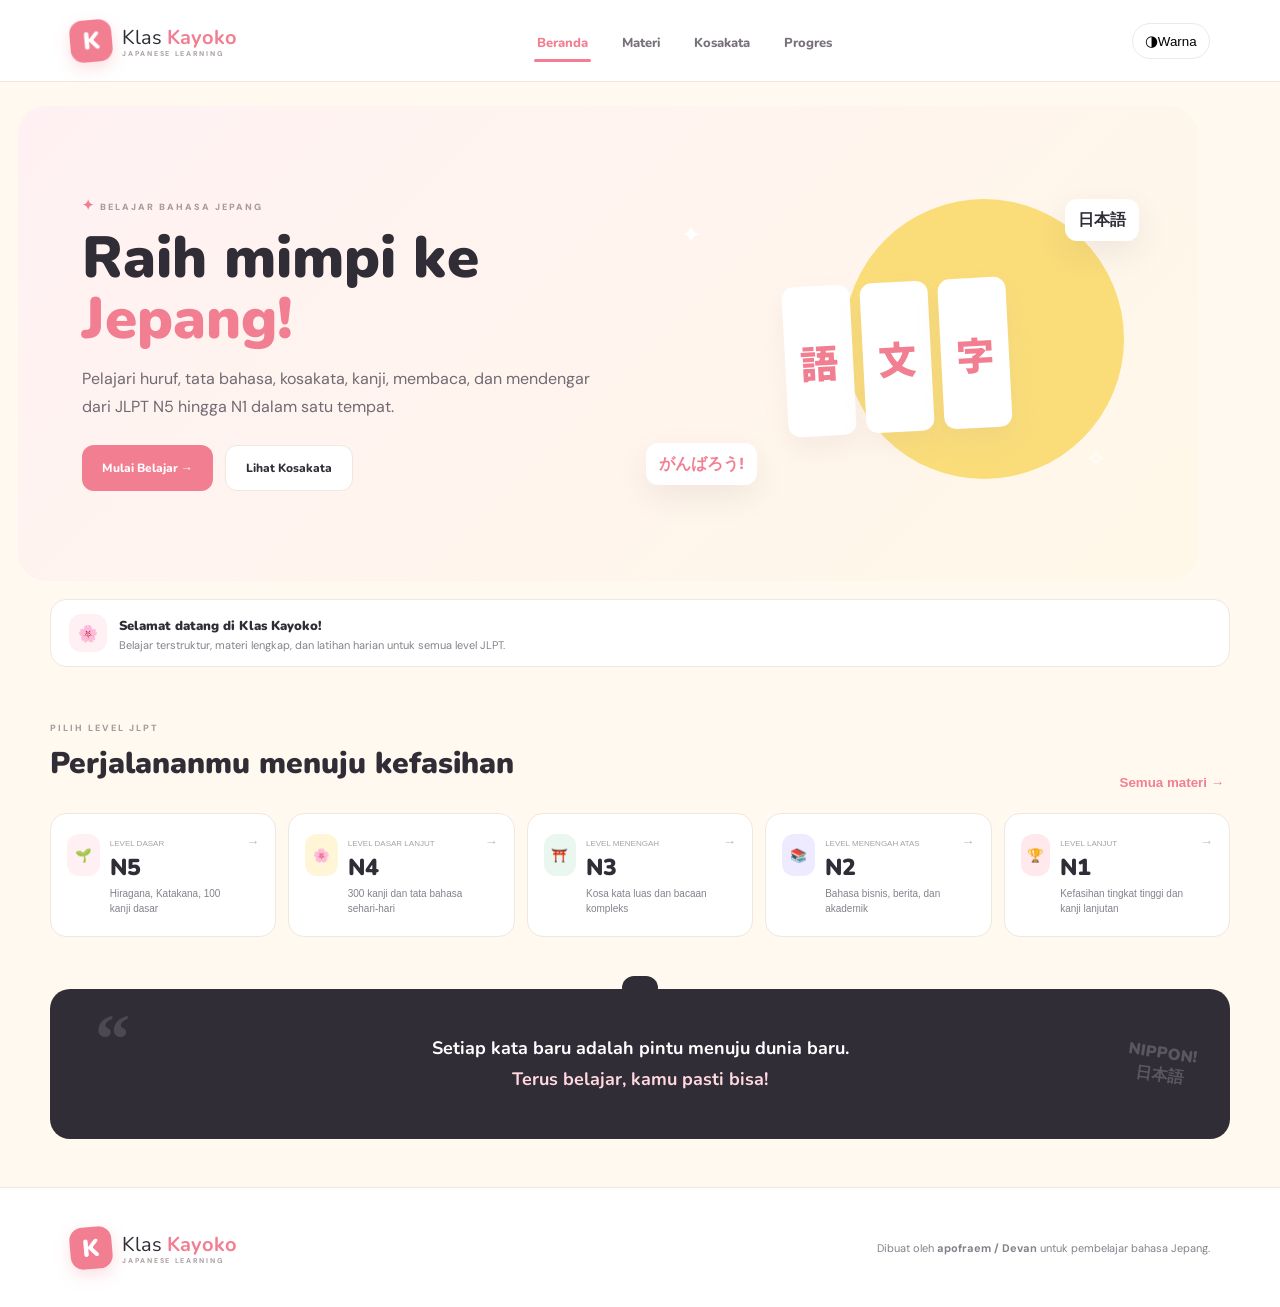
==== commit 7d6e92e2: "Transform Klas Kayoko into a complete Japanese learning website for JLPT N5–N1" ====
--- a/index.html
+++ b/index.html
@@ -4,34 +4,73 @@
   <meta charset="utf-8" />
   <meta name="viewport" content="width=device-width, initial-scale=1" />
   <meta name="theme-color" content="#fff9ef" />
-  <meta name="description" content="Klas Kayoko — ruang belajar ceria untuk SD, SMP, dan SMA." />
-  <title>Klas Kayoko — Belajar, Bertumbuh, Bersinar!</title>
+  <meta name="description" content="Klas Kayoko — platform lengkap belajar bahasa Jepang dari JLPT N5 sampai N1." />
+  <title>Klas Kayoko — Belajar Bahasa Jepang Lengkap N5–N1</title>
   <link rel="preconnect" href="https://fonts.googleapis.com" />
   <link rel="preconnect" href="https://fonts.gstatic.com" crossorigin />
-  <link href="https://fonts.googleapis.com/css2?family=DM+Sans:wght@400;500;600;700;800&family=Nunito:wght@400;600;700;800;900&display=swap" rel="stylesheet" />
+  <link href="https://fonts.googleapis.com/css2?family=DM+Sans:wght@400;500;600;700;800&family=Nunito:wght@400;600;700;800;900&family=Noto+Sans+JP:wght@500;700;900&display=swap" rel="stylesheet" />
   <link rel="stylesheet" href="styles.css" />
 </head>
 <body>
   <div class="page-wipe" id="pageWipe" aria-hidden="true"><span>✦</span></div>
   <header class="topbar">
-    <a class="brand" href="#beranda" aria-label="Klas Kayoko, beranda"><span class="brand-mark">K</span><span>Klas <b>Kayoko</b><small>RUANG BELAJAR CERIA</small></span></a>
-    <nav class="main-nav" aria-label="Navigasi utama"><button class="nav-link active" data-page="beranda">Beranda</button><button class="nav-link" data-page="materi">Materi</button><button class="nav-link" data-page="galeri">Galeri</button></nav>
-    <div class="header-actions"><button class="theme-toggle" id="themeToggle" type="button" aria-label="Aktifkan tema hitam putih"><span id="themeIcon">◐</span><span id="themeLabel">Tema</span></button><button class="profile-shortcut" data-page="profil"><span class="mini-avatar" id="navAvatar">🌸</span><span id="navName">Profilku</span><span class="chevron">⌄</span></button><button class="mobile-menu" id="mobileMenu" aria-label="Buka navigasi">☰</button></div>
+    <a class="brand" href="#beranda" aria-label="Klas Kayoko, beranda">
+      <span class="brand-mark">K</span><span>Klas <b>Kayoko</b><small>JAPANESE LEARNING</small></span>
+    </a>
+    <nav class="main-nav" aria-label="Navigasi utama">
+      <button class="nav-link active" data-page="beranda">Beranda</button>
+      <button class="nav-link" data-page="materi">Materi</button>
+      <button class="nav-link" data-page="galeri">Kosakata</button>
+      <button class="nav-link" data-page="profil">Progres</button>
+    </nav>
+    <div class="header-actions"><button class="theme-toggle" id="themeToggle" type="button" aria-label="Aktifkan tema hitam putih"><span id="themeIcon">◐</span><span id="themeLabel">Tema</span></button><button class="menu-button" id="mobileMenu" aria-label="Buka menu">☰</button></div>
   </header>
   <main>
     <section class="page active" id="page-beranda">
-      <div class="hero page-shell"><div class="hero-copy"><div class="eyebrow"><span class="sparkle">✦</span> YOUR LITTLE SCHOOL CORNER</div><h1>Belajar seru,<br />jadi <span>bintang!</span></h1><p>Hai, teman belajar! Yuk jelajahi ilmu baru, kumpulkan ide keren, dan tumbuh jadi versi terbaik dirimu.</p><div class="hero-actions"><button class="button primary" data-page="materi">Mulai belajar <span>→</span></button><button class="button text-button" data-page="galeri">Lihat galeri <span>↗</span></button></div><div class="hero-note"><span class="note-icon">✎</span><span><b>Belajar sesuai kelasmu</b><small>SD · SMP · SMA, semua ada di sini!</small></span></div></div>
-        <div class="hero-art" aria-label="Ilustrasi suasana sekolah manga"><div class="sunburst"></div><span class="float-star star-one">✦</span><span class="float-star star-two">✧</span><span class="float-star star-three">✦</span><div class="art-caption">LET'S STUDY! <span>♡</span></div><div class="student"><div class="hair"></div><div class="face"><i class="eye left"></i><i class="eye right"></i><i class="blush left"></i><i class="blush right"></i><i class="smile"></i></div><div class="neck"></div><div class="uniform"><span>✿</span></div><div class="arm"></div></div><div class="book-stack"><i></i><i></i><i></i><span>学</span></div><div class="speech-bubble">がんばろう!<small>Semangat ya!</small></div><div class="art-doodle">✎</div></div>
+      <div class="hero page-shell">
+        <div class="hero-copy">
+          <div class="eyebrow"><span class="sparkle">✦</span> BELAJAR BAHASA JEPANG</div>
+          <h1>Raih mimpi ke<br /><span>Jepang!</span></h1>
+          <p>Pelajari huruf, tata bahasa, kosakata, kanji, membaca, dan mendengar dari JLPT N5 hingga N1 dalam satu tempat.</p>
+          <div class="hero-actions"><button class="primary" data-page="materi">Mulai Belajar <span>→</span></button><button class="secondary" data-page="galeri">Lihat Kosakata</button></div>
+        </div>
+        <div class="hero-art" aria-label="Ilustrasi belajar bahasa Jepang">
+          <div class="sunburst"></div><span class="float-star star-one">✦</span><span class="float-star star-two">✧</span>
+          <div class="book-stack"><span>語</span><span>文</span><span>字</span></div>
+          <div class="hero-bubble bubble-one">日本語</div><div class="hero-bubble bubble-two">がんばろう!</div>
+        </div>
       </div>
-      <div class="page-shell welcome-strip"><div class="welcome-icon">🌷</div><div><b>Selamat datang di Klas Kayoko!</b><p>Tempat belajar yang hangat, penuh warna, dan selalu mendukung langkahmu.</p></div><span class="strip-doodle">♡</span></div>
-      <section class="page-shell section-block"><div class="section-heading"><div><span class="eyebrow">PILIH PETUALANGANMU</span><h2>Belajar di setiap jenjang</h2></div><button class="link-arrow" data-page="materi">Semua materi <span>→</span></button></div><div class="level-grid"><button class="level-card level-sd" data-level="SD"><span class="level-icon">🎒</span><span class="level-meta">KELAS 1—6</span><b>Sekolah Dasar</b><small>Mulai dari rasa ingin tahu!</small><span class="card-arrow">↗</span></button><button class="level-card level-smp" data-level="SMP"><span class="level-icon">🧪</span><span class="level-meta">KELAS 7—9</span><b>Sekolah Menengah Pertama</b><small>Temukan hal baru setiap hari.</small><span class="card-arrow">↗</span></button><button class="level-card level-sma" data-level="SMA"><span class="level-icon">🎓</span><span class="level-meta">KELAS 10—12</span><b>Sekolah Menengah Atas</b><small>Siapkan dirimu untuk masa depan.</small><span class="card-arrow">↗</span></button></div></section>
-      <section class="page-shell quote-card"><span class="quote-mark">“</span><p>Setiap ahli dulunya adalah pemula.<br /><b>Terus belajar, kamu pasti bisa!</b></p><span class="quote-stamp">KAYOKO<br />CLUB ✿</span></section>
+      <div class="page-shell welcome-strip"><div class="welcome-icon">🌸</div><div><b>Selamat datang di Klas Kayoko!</b><p>Belajar terstruktur, materi lengkap, dan latihan harian untuk semua level JLPT.</p></div></div>
+      <section class="page-shell section-block">
+        <div class="section-heading"><div><span class="eyebrow">PILIH LEVEL JLPT</span><h2>Perjalananmu menuju kefasihan</h2></div><button class="link-arrow" data-page="materi">Semua materi <span>→</span></button></div>
+        <div class="level-grid">
+          <button class="level-card level-n5" data-level="N5"><span class="level-icon">🌱</span><div><small>LEVEL DASAR</small><h3>N5</h3><p>Hiragana, Katakana, 100 kanji dasar</p></div><span class="level-arrow">→</span></button>
+          <button class="level-card level-n4" data-level="N4"><span class="level-icon">🌸</span><div><small>LEVEL DASAR LANJUT</small><h3>N4</h3><p>300 kanji dan tata bahasa sehari-hari</p></div><span class="level-arrow">→</span></button>
+          <button class="level-card level-n3" data-level="N3"><span class="level-icon">⛩️</span><div><small>LEVEL MENENGAH</small><h3>N3</h3><p>Kosa kata luas dan bacaan kompleks</p></div><span class="level-arrow">→</span></button>
+          <button class="level-card level-n2" data-level="N2"><span class="level-icon">📚</span><div><small>LEVEL MENENGAH ATAS</small><h3>N2</h3><p>Bahasa bisnis, berita, dan akademik</p></div><span class="level-arrow">→</span></button>
+          <button class="level-card level-n1" data-level="N1"><span class="level-icon">🏆</span><div><small>LEVEL LANJUT</small><h3>N1</h3><p>Kefasihan tingkat tinggi dan kanji lanjutan</p></div><span class="level-arrow">→</span></button>
+        </div>
+      </section>
+      <section class="page-shell quote-card"><span class="quote-mark">“</span><p>Setiap kata baru adalah pintu menuju dunia baru.<br /><b>Terus belajar, kamu pasti bisa!</b></p><span class="quote-stamp">NIPPON!<br />日本語</span></section>
     </section>
-    <section class="page page-shell" id="page-materi"><div class="subpage-heading"><div><span class="eyebrow">PETA BELAJARMU</span><h1>Materi <span>pilihan</span></h1><p>Pilih jenjang dan kelas, lalu temukan topik yang ingin kamu pelajari.</p></div><div class="heading-doodle">📚</div></div><div class="filter-panel"><div class="filter-label">JENJANG</div><div class="filter-tabs" role="tablist"><button class="filter-tab selected" data-filter-level="SD">SD</button><button class="filter-tab" data-filter-level="SMP">SMP</button><button class="filter-tab" data-filter-level="SMA">SMA</button></div><label class="grade-select-wrap">Pilih kelas <select id="gradeSelect" aria-label="Pilih kelas"></select></label></div><div class="lesson-intro"><span id="gradeEmoji">🌱</span><div><b id="gradeTitle">Kelas 1 SD</b><small>Materi ringkas untuk menemani langkah belajarmu.</small></div><span class="lesson-count" id="lessonCount">0 topik</span></div><div class="lesson-grid" id="lessonGrid"></div><div class="study-tip"><span>💡</span><p><b>Tips Kayoko:</b> Belajar sedikit demi sedikit setiap hari lebih baik daripada terburu-buru. Kamu hebat!</p></div></section>
-    <section class="page page-shell" id="page-galeri"><div class="subpage-heading"><div><span class="eyebrow">MOMEN-MOMEN KECIL</span><h1>Galeri <span>ceria</span></h1><p>Simpan kenangan belajar, karya, dan hal-hal yang bikin kamu tersenyum.</p></div><div class="heading-doodle">📸</div></div><div class="gallery-toolbar"><div><b>Papan inspirasiku</b><small id="galleryCount">Koleksi Kayoko</small></div><label class="button primary upload-button">＋ Tambah foto<input id="photoInput" type="file" accept="image/*" multiple hidden /></label></div><div class="gallery-grid" id="galleryGrid"></div><div class="empty-gallery" id="emptyGallery"><div>🌼</div><b>Galeri kamu masih kosong</b><p>Tambahkan foto karya atau momen belajar favoritmu!</p><label class="button outline upload-button">Pilih foto<input type="file" accept="image/*" multiple hidden /></label></div></section>
-    <section class="page page-shell" id="page-profil"><div class="subpage-heading"><div><span class="eyebrow">INI CERITAKU</span><h1>Profil <span>teman</span></h1><p>Kenalan lebih dekat dengan dirimu. Profil ini bisa kamu ubah kapan saja.</p></div><div class="heading-doodle">🌸</div></div><div class="profile-layout"><aside class="profile-card"><div class="profile-cover"><span>✦ KAYOKO STUDY CLUB ✦</span></div><div class="profile-avatar-wrap"><div class="profile-avatar" id="profileAvatar">🌸</div><label class="avatar-edit" title="Ganti foto profil">✎<input id="avatarInput" type="file" accept="image/*" hidden /></label></div><h2 id="displayName">Teman Kayoko</h2><p id="displayGrade">Sahabat belajar</p><div class="profile-stats"><div><b id="statLessons">12</b><small>kelas tersedia</small></div><div><b>♡</b><small>terus semangat</small></div></div><div class="profile-card-note">“Belajar adalah petualangan!”</div></aside><form class="profile-form" id="profileForm"><div class="form-heading"><div><span class="eyebrow">KARTU PELAJAR</span><h2>Edit profilku</h2></div><span class="edit-pencil">✎</span></div><label>Nama panggilan<input id="nameInput" type="text" maxlength="32" placeholder="Contoh: Aiko" /></label><label>Jenjang sekolah<select id="profileLevel"><option value="SD">SD</option><option value="SMP">SMP</option><option value="SMA">SMA</option></select></label><label>Kelas<select id="profileGrade"></select></label><label>Catatan kecil<textarea id="bioInput" rows="3" maxlength="120" placeholder="Hal yang ingin kamu capai tahun ini..."></textarea></label><div class="form-actions"><button type="submit" class="button primary">Simpan perubahan <span>✓</span></button><span class="save-message" id="saveMessage" aria-live="polite"></span></div></form></div></section>
+
+    <section class="page page-shell" id="page-materi">
+      <div class="subpage-heading"><div><span class="eyebrow">PETA BELAJARMU</span><h1>Materi <span>JLPT</span></h1><p>Pilih level dan pelajari semua bagian ujian secara terstruktur.</p></div></div>
+      <div class="filter-panel"><div class="filter-tabs"><button class="filter-tab selected" data-filter-level="N5">N5</button><button class="filter-tab" data-filter-level="N4">N4</button><button class="filter-tab" data-filter-level="N3">N3</button><button class="filter-tab" data-filter-level="N2">N2</button><button class="filter-tab" data-filter-level="N1">N1</button></div></div>
+      <div class="lesson-grid" id="lessonGrid"></div>
+    </section>
+
+    <section class="page page-shell" id="page-galeri">
+      <div class="subpage-heading"><div><span class="eyebrow">KAMUS MINI HARIAN</span><h1>Kosakata <span>pilihan</span></h1><p>Hafalkan kosakata penting beserta cara baca dan contoh penggunaannya.</p></div></div>
+      <div class="vocab-grid" id="galleryGrid"></div>
+    </section>
+
+    <section class="page page-shell" id="page-profil">
+      <div class="subpage-heading"><div><span class="eyebrow">CATATAN BELAJAR</span><h1>Progres <span>belajarmu</span></h1><p>Catat target JLPT dan tingkatkan rutinitas belajar harianmu.</p></div></div>
+      <div class="profile-layout"><form class="profile-form" id="profileForm"><h2>Target Belajar</h2><label>Nama belajar<input id="nameInput" maxlength="40" placeholder="Nama kamu" /></label><label>Level JLPT<select id="profileLevel"><option>N5</option><option>N4</option><option>N3</option><option>N2</option><option>N1</option></select></label><label>Catatan belajar<textarea id="profileBio" rows="5" placeholder="Contoh: belajar kanji 10 kata setiap hari..."></textarea></label><button class="primary" type="submit">Simpan Progres</button></form><div class="profile-card"><div class="profile-avatar" id="profileAvatar">学</div><h2 id="profileName">Pejuang Nihongo</h2><p id="profileSummary">Siap menaklukkan JLPT!</p><div class="progress-bar"><span id="profileProgress"></span></div></div></div>
+    </section>
   </main>
-  <footer class="footer"><a class="brand footer-brand" href="#beranda"><span class="brand-mark">K</span><span>Klas <b>Kayoko</b><small>RUANG BELAJAR CERIA</small></span></a><p>Dibuat dengan <span>♡</span> untuk teman-teman yang suka belajar.</p><span class="footer-year">© 2025 Klas Kayoko</span></footer>
+  <footer class="footer"><a class="brand footer-brand" href="#beranda"><span class="brand-mark">K</span><span>Klas <b>Kayoko</b><small>JAPANESE LEARNING</small></span></a><p>Dibuat oleh <strong>apofraem / Devan</strong> untuk pembelajar bahasa Jepang.</p></footer>
   <div class="toast" id="toast" role="status" aria-live="polite"></div>
   <script src="app.js"></script>
   <script src="enhancements.js"></script>
--- a/styles.css
+++ b/styles.css
@@ -1,5 +1,12 @@
-@import url('https://fonts.googleapis.com/css2?family=DM+Sans:wght@400;500;600;700;800&family=Nunito:wght@400;600;700;800;900&display=swap');
-:root{--ink:#302d37;--muted:#85818b;--pink:#f27e91;--pink-dark:#e7667f;--cream:#fff9ef;--yellow:#f9d979;--line:#eee8df;--lav:#f1edff;--mint:#e8f5ed;--shadow:0 12px 32px rgba(67,49,53,.08)}*{box-sizing:border-box}html{scroll-behavior:smooth}body{margin:0;color:var(--ink);background:#fff;font-family:'DM Sans',sans-serif;font-size:15px}.topbar{height:82px;padding:0 max(calc((100vw - 1180px)/2),5.5vw);display:flex;align-items:center;justify-content:space-between;border-bottom:1px solid #f4f0e9;background:rgba(255,255,255,.92);position:sticky;top:0;z-index:20;backdrop-filter:blur(14px)}.brand{display:flex;gap:10px;align-items:center;color:var(--ink);text-decoration:none;font-family:Nunito,sans-serif;font-weight:800;font-size:19px;line-height:1}.brand b{color:var(--pink-dark)}.brand small{display:block;color:#a49ea2;font:700 8px 'DM Sans',sans-serif;letter-spacing:1.55px;margin-top:5px}.brand-mark{display:grid;place-items:center;width:39px;height:39px;border-radius:13px;background:var(--pink);color:white;font:900 23px Nunito;box-shadow:3px 4px 0 #f7cbd0;transform:rotate(-5deg)}.main-nav{display:flex;align-items:center;gap:34px}.nav-link,.profile-shortcut,.mobile-menu{font:700 13px 'DM Sans',sans-serif;border:0;background:none;color:#77727b;cursor:pointer}.nav-link{height:82px;position:relative}.nav-link.active{color:var(--pink-dark)}.nav-link.active:after{content:'';position:absolute;bottom:0;left:25%;width:50%;height:3px;border-radius:4px;background:var(--pink)}.profile-shortcut{display:flex;gap:9px;align-items:center;color:var(--ink);background:#fff8f5;padding:7px 12px 7px 7px;border-radius:30px}.mini-avatar{width:29px;height:29px;border-radius:50%;background:#ffe5e9;display:grid;place-items:center;overflow:hidden;font-size:17px}.mini-avatar img,.profile-avatar img{width:100%;height:100%;object-fit:cover}.chevron{color:#aaa}.mobile-menu{display:none;font-size:22px}.page{display:none;animation:pageIn .48s both}.page.active{display:block}.page-shell{max-width:1120px;margin:0 auto;padding-left:24px;padding-right:24px}.hero{max-width:1120px;min-height:490px;margin:36px auto 0;padding:62px 65px;background:var(--cream);border-radius:29px;display:grid;grid-template-columns:1fr .95fr;align-items:center;overflow:hidden;position:relative}.hero:after{content:'';position:absolute;inset:0;background-image:radial-gradient(#e9d8bd 1px,transparent 1px);background-size:18px 18px;opacity:.24;pointer-events:none}.hero-copy{z-index:2;max-width:440px}.eyebrow{font-size:10px;font-weight:800;letter-spacing:1.65px;color:#a19aa0}.sparkle{color:var(--pink);font-size:15px;margin-right:5px}.hero h1,.subpage-heading h1{font:900 clamp(42px,5vw,62px)/1.07 Nunito,sans-serif;margin:19px 0 16px;letter-spacing:-1.6px}.hero h1 span,.subpage-heading h1 span{color:var(--pink)}.hero-copy>p{max-width:390px;color:#817a7d;line-height:1.8;font-size:14px}.hero-actions{display:flex;align-items:center;gap:18px;margin-top:27px}.button{border:0;display:inline-flex;align-items:center;justify-content:center;gap:13px;padding:13px 20px;border-radius:9px;font:800 12px 'DM Sans',sans-serif;cursor:pointer;transition:transform .2s,box-shadow .2s}.button:hover{transform:translateY(-2px)}.primary{background:var(--pink);color:#fff;box-shadow:0 5px 0 #df647a}.primary:hover{box-shadow:0 7px 0 #df647a}.primary span{font-size:17px}.text-button{background:transparent;color:#716a72;padding-left:4px}.text-button span{color:var(--pink);font-size:17px}.hero-note{margin-top:42px;display:flex;gap:12px;align-items:center}.note-icon{width:36px;height:36px;border-radius:12px;background:#ffe5e8;display:grid;place-items:center;color:var(--pink);font-size:19px}.hero-note b,.hero-note small{display:block}.hero-note b{font-size:11px}.hero-note small{color:#979097;font-size:10px;margin-top:4px}.hero-art{height:360px;position:relative;z-index:1}.sunburst{position:absolute;width:310px;height:310px;border-radius:50%;background:#f9dca0;left:50%;top:40px;transform:translateX(-50%);box-shadow:0 0 0 18px rgba(255,228,165,.36)}.sunburst:before,.sunburst:after{content:'';position:absolute;border:2px solid rgba(240,185,119,.7);border-radius:50%;inset:18px}.sunburst:after{inset:39px}.student{position:absolute;left:50%;bottom:0;width:220px;height:300px;transform:translateX(-50%)}.hair{position:absolute;width:154px;height:147px;left:33px;top:20px;background:#49313b;border-radius:52% 47% 42% 45%;z-index:2}.hair:before{content:'';position:absolute;width:85px;height:70px;left:35px;top:-5px;background:#49313b;border-radius:70% 40% 40% 20%;transform:rotate(25deg)}.face{position:absolute;z-index:3;left:51px;top:55px;width:117px;height:123px;border-radius:46% 46% 48% 48%;background:#ffd9c6}.eye{position:absolute;top:55px;width:8px;height:13px;border-radius:50%;background:#45323b}.eye.left{left:28px}.eye.right{right:28px}.eye:after{content:'';position:absolute;top:2px;left:2px;width:3px;height:4px;background:white;border-radius:50%}.blush{position:absolute;top:77px;width:19px;height:8px;background:#f79b9b;border-radius:50%;opacity:.6}.blush.left{left:9px}.blush.right{right:9px}.smile{position:absolute;width:15px;height:8px;left:51px;top:81px;border-bottom:2px solid #a9505c;border-radius:50%}.neck{position:absolute;z-index:2;width:38px;height:40px;background:#ffd2bc;left:91px;top:158px}.uniform{position:absolute;z-index:3;bottom:0;left:13px;width:194px;height:146px;background:#f6f1f0;clip-path:polygon(25% 0,40% 0,50% 15%,61% 0,76% 0,100% 100%,0 100%);border-radius:30px 30px 0 0}.uniform:before{content:'';position:absolute;left:73px;top:0;width:47px;height:69px;background:#7d91b9;clip-path:polygon(50% 0,100% 100%,50% 78%,0 100%)}.uniform span{position:absolute;left:93px;top:78px;color:#f1a3af;font-size:15px}.arm{position:absolute;z-index:4;width:60px;height:22px;right:-4px;top:202px;background:#ffd2bc;border-radius:20px;transform:rotate(-33deg)}.book-stack{position:absolute;z-index:5;right:5px;bottom:15px;width:98px;height:79px}.book-stack i{display:block;position:absolute;width:92px;height:22px;border-radius:5px;background:#f08d9c;bottom:0;transform:rotate(-7deg);box-shadow:0 4px 0 #d46b7d}.book-stack i:nth-child(2){bottom:24px;background:#94b79d;transform:rotate(5deg);box-shadow:0 4px 0 #72977d}.book-stack i:nth-child(3){bottom:48px;background:#f5c95c;transform:rotate(-4deg);box-shadow:0 4px 0 #d9a73e}.book-stack span{position:absolute;right:14px;top:4px;font-size:18px;color:#fff}.speech-bubble{position:absolute;right:10px;top:42px;background:#fff;padding:12px 14px;border-radius:50%;box-shadow:var(--shadow);font:800 12px Nunito;transform:rotate(8deg);z-index:5}.speech-bubble:after{content:'';position:absolute;bottom:-4px;left:22px;width:13px;height:13px;background:#fff;transform:rotate(35deg)}.speech-bubble small{display:block;font:600 8px 'DM Sans';text-align:center;color:#aaa}.art-caption{position:absolute;left:1px;top:82px;z-index:5;font:900 12px Nunito;color:#806c69;transform:rotate(-10deg)}.art-caption span{color:var(--pink);font-size:18px}.float-star{position:absolute;color:#e8a94c;z-index:4;animation:float 3s ease-in-out infinite}.star-one{font-size:27px;top:13px;left:52px}.star-two{font-size:29px;top:123px;right:2px;animation-delay:.8s}.star-three{font-size:17px;bottom:111px;left:18px;animation-delay:1.2s}.art-doodle{position:absolute;bottom:6px;left:29px;color:#e9a29e;font-size:28px;transform:rotate(-20deg)}.welcome-strip{margin-top:25px;padding-top:19px;padding-bottom:19px;display:flex;align-items:center;gap:14px;background:#fff7f5;border:1px solid #fae9e6;border-radius:13px;position:relative;overflow:hidden}.welcome-icon{font-size:24px}.welcome-strip b{font:800 13px Nunito}.welcome-strip p{margin:4px 0 0;color:#918990;font-size:11px}.strip-doodle{position:absolute;right:27px;color:#f0a7ae;font-size:35px;transform:rotate(15deg)}.section-block{padding-top:63px}.section-heading{display:flex;justify-content:space-between;align-items:end;margin-bottom:22px}.section-heading h2{font:900 26px Nunito;margin:8px 0 0}.link-arrow{background:none;border:0;font:700 11px 'DM Sans';color:#8e858b;cursor:pointer}.link-arrow span{color:var(--pink);font-size:16px;margin-left:5px}.level-grid{display:grid;grid-template-columns:repeat(3,1fr);gap:17px}.level-card{position:relative;min-height:180px;padding:20px;border:1px solid transparent;border-radius:16px;text-align:left;cursor:pointer;display:flex;flex-direction:column;align-items:flex-start;transition:transform .2s,box-shadow .2s}.level-card:hover{transform:translateY(-5px);box-shadow:var(--shadow)}.level-sd{background:#fff5e3;border-color:#f8ecd5}.level-smp{background:#eff7f0;border-color:#e2eee4}.level-sma{background:#f2efff;border-color:#e9e5f7}.level-icon{font-size:28px;margin-bottom:12px}.level-meta{font-size:9px;font-weight:800;letter-spacing:1px;color:#9e9290}.level-card b{font:900 17px Nunito;margin:4px 0}.level-card small{font-size:10px;color:#918a90}.card-arrow{position:absolute;right:18px;top:18px;color:#b1a6a4;font-size:17px}.quote-card{margin-top:35px;margin-bottom:68px;padding:25px 35px;background:#fffaf0;border-radius:14px;display:flex;align-items:center;gap:20px;position:relative}.quote-mark{font:900 60px Georgia;color:#f2c968;height:47px}.quote-card p{font:600 13px/1.7 Nunito;color:#827b7a;margin:0}.quote-card p b{color:#51484b}.quote-stamp{margin-left:auto;text-align:center;border:1px dashed #e2aab0;border-radius:50%;padding:12px;color:#d98b94;font:900 9px/1.4 Nunito;transform:rotate(9deg)}.subpage-heading{padding-top:56px;padding-bottom:25px;display:flex;justify-content:space-between;align-items:center}.subpage-heading h1{font-size:45px;margin:12px 0}.subpage-heading p{margin:0;color:#8c858c;font-size:13px}.heading-doodle{width:74px;height:74px;display:grid;place-items:center;background:#fff3e8;border-radius:24px;font-size:34px;transform:rotate(6deg)}.filter-panel{display:flex;align-items:center;gap:24px;padding:15px 19px;border:1px solid var(--line);border-radius:13px}.filter-label{font-size:9px;letter-spacing:1.2px;font-weight:800;color:#9b949b}.filter-tabs{display:flex;gap:7px}.filter-tab{border:0;background:#f8f6f4;border-radius:8px;padding:9px 18px;color:#77717a;font:800 11px 'DM Sans';cursor:pointer}.filter-tab.selected{background:#ffe5e7;color:#dc687c}.grade-select-wrap{margin-left:auto;display:flex;align-items:center;gap:11px;color:#9b949b;font-size:11px}.grade-select-wrap select,.profile-form select{border:1px solid #eee8e2;background:white;border-radius:8px;padding:10px 30px 10px 12px;color:#4b454d;font:700 11px 'DM Sans';outline:none}.lesson-intro{display:flex;align-items:center;gap:13px;padding:25px 2px 17px}.lesson-intro>span:first-child{width:43px;height:43px;display:grid;place-items:center;background:#fff5e3;border-radius:13px;font-size:23px}.lesson-intro b,.lesson-intro small{display:block}.lesson-intro b{font:900 16px Nunito}.lesson-intro small{font-size:10px;color:#969097;margin-top:4px}.lesson-count{margin-left:auto;color:#aaa1a5;font-size:10px}.lesson-grid{display:grid;grid-template-columns:repeat(3,1fr);gap:14px}.lesson-card{border:1px solid #eee9e4;border-radius:13px;padding:17px;background:#fff;transition:transform .2s,box-shadow .2s;animation:cardIn .4s both}.lesson-card:hover{transform:translateY(-3px);box-shadow:var(--shadow)}.lesson-top{display:flex;justify-content:space-between;align-items:center}.subject-icon{width:37px;height:37px;border-radius:12px;background:#fff1e2;display:grid;place-items:center;font-size:19px}.lesson-tag{font-size:8px;font-weight:800;letter-spacing:.7px;color:#aaa0a4;background:#faf7f5;border-radius:20px;padding:6px 9px}.lesson-card h3{font:900 14px Nunito;margin:14px 0 6px}.lesson-card p{font-size:10px;line-height:1.6;color:#989097;min-height:32px;margin:0}.lesson-open{border:0;background:none;padding:13px 0 0;color:#e67687;font:800 10px 'DM Sans';cursor:pointer}.study-tip{display:flex;align-items:center;gap:11px;margin:24px 0 55px;padding:14px 17px;border-radius:11px;background:#f2f8f1;color:#827e7f;font-size:10px;line-height:1.6}.study-tip>span{font-size:21px}.study-tip p{margin:0}.study-tip b{color:#4b604f}.gallery-toolbar{margin:10px 0 20px;display:flex;align-items:center;justify-content:space-between}.gallery-toolbar b,.gallery-toolbar small{display:block}.gallery-toolbar b{font:900 16px Nunito}.gallery-toolbar small{font-size:10px;color:#a19aa0;margin-top:4px}.upload-button{position:relative}.gallery-grid{display:grid;grid-template-columns:repeat(4,1fr);gap:15px}.gallery-item{position:relative;aspect-ratio:1/1;border-radius:13px;overflow:hidden;background:#fff4ea;animation:cardIn .4s both}.gallery-item img{width:100%;height:100%;object-fit:cover;transition:transform .35s}.gallery-item:hover img{transform:scale(1.05)}.gallery-item .delete-photo{position:absolute;right:8px;top:8px;width:29px;height:29px;border:0;border-radius:50%;background:rgba(255,255,255,.92);color:#d66b7b;cursor:pointer}.gallery-caption{position:absolute;left:0;right:0;bottom:0;padding:27px 11px 10px;background:linear-gradient(transparent,rgba(43,35,39,.63));color:#fff;font-size:10px;font-weight:700}.empty-gallery{display:none;text-align:center;padding:45px 20px 60px;border:1px dashed #eadfdc;border-radius:16px;background:#fffcf9}.empty-gallery.show{display:block}.empty-gallery>div{font-size:36px}.empty-gallery b{display:block;font:900 16px Nunito;margin:8px}.empty-gallery p{color:#999197;font-size:11px;margin:0 0 20px}.outline{background:white;border:1px solid #f2c9ce;color:#df7485}.profile-layout{display:grid;grid-template-columns:310px 1fr;gap:23px;margin-bottom:65px}.profile-card,.profile-form{border:1px solid #eee9e4;border-radius:16px;background:#fff;overflow:hidden}.profile-card{text-align:center;padding-bottom:22px}.profile-cover{height:115px;background:linear-gradient(125deg,#fbd7dc,#ffeec8);display:grid;place-items:center;color:#b5777f;font:900 10px Nunito;letter-spacing:1.4px;position:relative}.profile-cover:after{content:'✦  ✿  ✦';position:absolute;right:20px;top:13px;font-size:15px;color:#e0a7a5;transform:rotate(10deg)}.profile-avatar-wrap{position:relative;margin:-43px auto 7px;width:86px;height:86px}.profile-avatar{width:86px;height:86px;border:5px solid white;border-radius:50%;background:#fff0e8;display:grid;place-items:center;font-size:39px;overflow:hidden;box-shadow:0 4px 13px #d8c8c644}.avatar-edit{position:absolute;right:-3px;bottom:2px;width:27px;height:27px;border:2px solid white;border-radius:50%;background:var(--pink);color:white;display:grid;place-items:center;cursor:pointer}.profile-card h2{font:900 18px Nunito;margin:9px 0 3px}.profile-card>p{font-size:10px;color:#a49ca1;margin:0}.profile-stats{display:flex;justify-content:center;gap:45px;border-top:1px solid #f2eeeb;border-bottom:1px solid #f2eeeb;margin:20px 22px 15px;padding:13px}.profile-stats b,.profile-stats small{display:block}.profile-stats b{font:900 15px Nunito;color:#e67888}.profile-stats small{font-size:9px;color:#aaa2a7;margin-top:3px}.profile-card-note{color:#b4a0a4;font:700 10px Nunito}.profile-form{padding:25px 29px}.form-heading{display:flex;justify-content:space-between;align-items:center;margin-bottom:19px}.form-heading h2{font:900 20px Nunito;margin:6px 0 0}.edit-pencil{width:35px;height:35px;display:grid;place-items:center;border-radius:11px;background:#fff1f2;color:#e87989}.profile-form label{display:block;font-size:10px;font-weight:800;color:#79737a;margin:14px 0}.profile-form input,.profile-form textarea,.profile-form select{display:block;width:100%;margin-top:7px;border:1px solid #eee8e2;border-radius:8px;padding:11px 12px;color:#4b454d;font:500 11px 'DM Sans';outline:none;background:white}.profile-form input:focus,.profile-form textarea:focus,.profile-form select:focus{border-color:#f2a4ae;box-shadow:0 0 0 3px #fdf0f1}.profile-form textarea{resize:vertical}.form-actions{display:flex;align-items:center;gap:12px;margin-top:17px}.save-message{font-size:10px;color:#69a379}.footer{border-top:1px solid #f1ede8;min-height:95px;display:flex;align-items:center;justify-content:space-between;padding:18px max(calc((100vw - 1120px)/2),5vw);gap:15px}.footer-brand{font-size:16px}.footer-brand .brand-mark{width:32px;height:32px;font-size:19px}.footer p{font-size:10px;color:#a19ba0}.footer p span{color:var(--pink)}.footer-year{font-size:9px;color:#b2abb0}.toast{position:fixed;bottom:25px;left:50%;transform:translate(-50%,20px);background:#342e37;color:white;padding:12px 19px;border-radius:30px;font-size:11px;opacity:0;pointer-events:none;transition:.3s;z-index:50}.toast.show{opacity:1;transform:translate(-50%,0)}.page-wipe{position:fixed;inset:0;background:var(--pink);z-index:99;display:grid;place-items:center;pointer-events:none;transform:scaleY(0);transform-origin:bottom}.page-wipe span{font-size:48px;color:white;opacity:0}.page-wipe.wiping{animation:wipe .55s ease-in-out}.page-wipe.wiping span{animation:twinkle .55s}.page-wipe.wiping:after{content:'';position:absolute;inset:0;background:repeating-linear-gradient(135deg,transparent 0 12px,rgba(255,255,255,.1) 12px 16px)}@keyframes wipe{0%{transform:scaleY(0);transform-origin:bottom}45%{transform:scaleY(1);transform-origin:bottom}55%{transform:scaleY(1);transform-origin:top}100%{transform:scaleY(0);transform-origin:top}}@keyframes twinkle{0%,100%{opacity:0;transform:scale(.3) rotate(-30deg)}45%,55%{opacity:1;transform:scale(1) rotate(25deg)}}@keyframes pageIn{from{opacity:0;transform:translateY(12px)}to{opacity:1;transform:translateY(0)}}@keyframes cardIn{from{opacity:0;transform:translateY(8px)}to{opacity:1;transform:translateY(0)}}@keyframes float{0%,100%{transform:translateY(0)}50%{transform:translateY(-9px)}}
-@media(max-width:800px){.topbar{padding:0 22px}.main-nav{gap:17px}.hero{margin:20px 18px 0;padding:43px 32px;min-height:430px}.hero-art{transform:scale(.85);transform-origin:center}.page-shell{padding-left:22px;padding-right:22px}.profile-layout{grid-template-columns:260px 1fr}.profile-form{padding:22px}.gallery-grid{grid-template-columns:repeat(3,1fr)}}
-@media(max-width:600px){.topbar{height:68px;padding:0 17px}.brand{font-size:17px}.brand-mark{width:35px;height:35px}.main-nav{display:none;position:absolute;top:68px;left:0;right:0;padding:12px 18px;background:white;border-bottom:1px solid var(--line);justify-content:center;gap:25px;box-shadow:0 8px 15px #3830300a}.main-nav.open{display:flex}.nav-link{height:40px}.nav-link.active:after{bottom:1px}.profile-shortcut{margin-left:auto;margin-right:12px;padding:5px}.profile-shortcut>span:nth-child(2),.profile-shortcut .chevron{display:none}.mobile-menu{display:block}.hero{display:flex;flex-direction:column;align-items:flex-start;padding:34px 25px 0;margin:15px 12px 0;min-height:700px}.hero-copy{width:100%}.hero h1{font-size:48px}.hero-copy>p{font-size:13px}.hero-note{margin-top:26px}.hero-art{width:100%;height:330px;transform:scale(.87);transform-origin:top center;margin-top:2px}.sunburst{width:285px;height:285px}.student{transform:translateX(-50%) scale(.91);transform-origin:bottom}.welcome-strip{margin:16px 14px 0;padding:15px}.welcome-strip p{line-height:1.6;max-width:250px}.strip-doodle{right:12px}.section-block{padding-top:42px}.section-heading h2{font-size:21px}.level-grid{grid-template-columns:1fr;gap:10px}.level-card{min-height:140px;padding:16px}.level-icon{margin-bottom:5px}.quote-card{margin-top:24px;margin-bottom:40px;padding:20px}.quote-stamp{padding:8px;font-size:8px}.subpage-heading{padding-top:38px}.subpage-heading h1{font-size:37px}.subpage-heading p{max-width:285px;line-height:1.6}.heading-doodle{width:55px;height:55px;font-size:26px}.filter-panel{flex-wrap:wrap;gap:10px;padding:12px}.filter-label{width:100%}.filter-tabs{gap:5px}.filter-tab{padding:8px 14px}.grade-select-wrap{gap:6px;font-size:10px}.grade-select-wrap select{padding:8px 22px 8px 8px}.lesson-grid{grid-template-columns:1fr 1fr;gap:9px}.lesson-card{padding:12px}.lesson-card h3{font-size:12px;margin-top:10px}.lesson-card p{font-size:9px}.subject-icon{width:32px;height:32px;font-size:17px}.lesson-tag{font-size:7px;padding:5px 6px}.lesson-intro{padding:20px 0 13px}.lesson-intro small{max-width:230px;line-height:1.5}.lesson-count{font-size:9px}.study-tip{margin:18px 0 38px}.gallery-grid{grid-template-columns:repeat(2,1fr);gap:10px}.gallery-toolbar .button{padding:11px 13px;font-size:10px}.profile-layout{grid-template-columns:1fr;gap:14px;margin-bottom:40px}.profile-card{max-width:none}.profile-cover{height:100px}.profile-form{padding:20px}.footer{padding:18px 20px;flex-wrap:wrap;justify-content:center;text-align:center}.footer p{width:100%;order:3;margin:0}.footer-year{margin-left:auto}.hero-actions{gap:10px}.button{padding:12px 15px}.quote-card p{font-size:11px}}
-@media(prefers-reduced-motion:reduce){*,*:before,*:after{scroll-behavior:auto!important;animation-duration:.01ms!important;animation-iteration-count:1!important;transition-duration:.01ms!important}}
+@import url('https://fonts.googleapis.com/css2?family=DM+Sans:wght@400;500;600;700;800&family=Nunito:wght@400;600;700;800;900&family=Noto+Sans+JP:wght@500;700;900&display=swap');
+:root{--ink:#302d37;--muted:#85818b;--pink:#f27e91;--pink-dark:#e7667f;--cream:#fff9ef;--yellow:#f9d979;--line:#eee8df;--lav:#f1edff;--mint:#e8f5ed;--shadow:0 12px 32px rgba(67,49,53,.08)}
+*{box-sizing:border-box}body{margin:0;font-family:'DM Sans',sans-serif;color:var(--ink);background:var(--cream);overflow-x:hidden}.topbar{height:82px;background:rgba(255,255,255,.96);border-bottom:1px solid var(--line);display:flex;align-items:center;justify-content:space-between;padding:0 5.5%;position:sticky;top:0;z-index:50;backdrop-filter:blur(12px)}.brand{display:flex;align-items:center;gap:10px;text-decoration:none;color:var(--ink);font-family:'Nunito',sans-serif;font-size:20px}.brand b{color:var(--pink)}.brand small{display:block;font:800 7px 'DM Sans';letter-spacing:1.7px;color:#aaa1a4;margin-top:-2px}.brand-mark{width:42px;height:42px;border-radius:13px;background:var(--pink);color:#fff;display:grid;place-items:center;font:900 24px 'Nunito';transform:rotate(-5deg);box-shadow:0 6px 16px rgba(242,126,145,.25)}.main-nav{display:flex;gap:28px}.nav-link{border:0;background:none;color:#77717a;font:800 13px 'Nunito';cursor:pointer;padding:31px 3px 27px;position:relative}.nav-link.active{color:var(--pink)}.nav-link.active:after{content:'';height:3px;border-radius:3px;background:var(--pink);position:absolute;bottom:17px;left:0;right:0}.header-actions{display:flex;align-items:center;gap:10px}.menu-button{display:none;border:0;background:none;font-size:20px}.theme-toggle{border:1px solid var(--line);background:#fff;border-radius:20px;padding:8px 12px;cursor:pointer}
+.page-shell{max-width:1180px;margin-inline:auto}.page{display:none}.page.active{display:block}.hero{min-height:475px;margin-top:24px;margin-inline:18px;border-radius:28px;background:linear-gradient(135deg,#fff1f3,#fff8e8);display:grid;grid-template-columns:1.1fr .9fr;align-items:center;padding:58px 64px;position:relative;overflow:hidden}.hero-copy{z-index:2}.eyebrow{color:#a89d9f;font-size:9px;font-weight:900;letter-spacing:2px}.sparkle{color:var(--pink);font-size:14px}.hero h1{font:900 58px/1.04 'Nunito';margin:14px 0}.hero h1 span,.subpage-heading h1 span{color:var(--pink)}.hero-copy>p{max-width:520px;line-height:1.75;color:#716a73}.hero-actions{display:flex;gap:12px;margin-top:24px}.primary,.secondary{border-radius:12px;padding:14px 20px;font:800 12px 'Nunito';cursor:pointer}.primary{border:0;background:var(--pink);color:#fff}.secondary{border:1px solid var(--line);background:#fff;color:var(--ink)}.hero-art{height:330px;position:relative}.sunburst{position:absolute;width:280px;height:280px;border-radius:50%;background:#fadd79;right:10px;top:20px;animation:breathe 4s ease-in-out infinite}.book-stack{position:absolute;z-index:2;width:230px;height:210px;left:50%;top:54%;transform:translate(-50%,-50%) rotate(-3deg);display:flex;align-items:center;justify-content:center;gap:10px}.book-stack span{width:68px;height:150px;border-radius:12px;background:#fff;color:var(--pink);display:grid;place-items:center;font:900 38px 'Noto Sans JP';box-shadow:0 14px 24px #bca4a61f}.float-star{position:absolute;color:#fff;font-size:24px;animation:float 3s ease-in-out infinite}.star-one{left:20px;top:40px}.star-two{right:28px;bottom:35px}.hero-bubble{position:absolute;background:#fff;border-radius:12px;padding:10px 13px;box-shadow:var(--shadow);font-weight:900}.bubble-one{right:-5px;top:20px}.bubble-two{left:-15px;bottom:24px;color:var(--pink)}
+.welcome-strip{margin-top:18px;border:1px solid var(--line);border-radius:16px;background:#fff;padding:14px 18px;display:flex;align-items:center;gap:12px}.welcome-strip b{font:900 13px 'Nunito'}.welcome-strip p{margin:3px 0 0;color:var(--muted);font-size:11px}.welcome-icon{width:38px;height:38px;border-radius:12px;background:#fff0f3;display:grid;place-items:center}.section-block{padding-top:48px;padding-bottom:32px}.section-heading,.subpage-heading{display:flex;align-items:flex-end;justify-content:space-between;margin-bottom:22px}.section-heading h2,.subpage-heading h1{font:900 30px 'Nunito';margin:7px 0}.link-arrow{border:0;background:none;color:var(--pink);font-weight:800;cursor:pointer}.level-grid{display:grid;grid-template-columns:repeat(5,1fr);gap:12px}.level-card{border:1px solid var(--line);border-radius:16px;background:#fff;text-align:left;padding:20px 16px;display:flex;align-items:flex-start;gap:10px;cursor:pointer;color:var(--ink);transition:.25s}.level-card:hover{transform:translateY(-5px);box-shadow:var(--shadow)}.level-icon{width:42px;height:42px;border-radius:12px;background:#fff1f3;display:grid;place-items:center}.level-card small{font-size:8px;color:#aaa1a4}.level-card h3{font:900 23px 'Nunito';margin:3px 0}.level-card p{font-size:10px;color:var(--muted);line-height:1.5;margin:0}.level-arrow{margin-left:auto;color:#bbb}.level-n4 .level-icon{background:#fff6d7}.level-n3 .level-icon{background:#eaf6f0}.level-n2 .level-icon{background:#eeeaff}.level-n1 .level-icon{background:#ffe9ec}
+.quote-card{max-width:1180px;margin:20px auto 48px;border-radius:20px;background:#302d37;color:#fff;min-height:150px;padding:38px 70px;display:flex;align-items:center;justify-content:center;text-align:center;position:relative}.quote-mark{position:absolute;left:45px;top:10px;font:900 70px Georgia;color:#ffffff22}.quote-card p{font:700 18px/1.7 'Nunito';margin:0}.quote-card b{color:#ffd7df}.quote-stamp{position:absolute;right:35px;color:#ffffff33;font:900 16px 'Nunito';transform:rotate(8deg)}
+.subpage-heading{padding-top:42px}.filter-panel{border:1px solid var(--line);background:#fff;border-radius:16px;padding:12px}.filter-tabs{display:flex;gap:8px}.filter-tab{border:0;background:#f7f5f2;border-radius:10px;padding:10px 18px;font-weight:900;cursor:pointer}.filter-tab.selected{background:var(--pink);color:#fff}.lesson-grid,.vocab-grid{display:grid;grid-template-columns:repeat(4,1fr);gap:14px;margin:22px 0 60px}.lesson-card,.vocab-card{background:#fff;border:1px solid var(--line);border-radius:16px;padding:18px;min-height:250px}.lesson-head{display:flex;justify-content:space-between;align-items:center}.lesson-icon{width:48px;height:48px;border-radius:13px;background:#fff1f3;display:grid;place-items:center;font:900 20px 'Noto Sans JP'}.lesson-tag,.vocab-level{font-size:8px;font-weight:900;letter-spacing:1px;color:#aaa1a4}.lesson-subject{font-size:9px;font-weight:900;color:var(--pink);margin-top:14px}.lesson-card h3{font:900 17px/1.3 'Nunito';margin:7px 0}.lesson-card p{font-size:11px;line-height:1.65;color:var(--muted)}.lesson-open{border:0;background:none;color:var(--pink);font-weight:900;padding:8px 0;cursor:pointer}.vocab-card{min-height:220px;text-align:center}.vocab-jp{font:900 34px 'Noto Sans JP';margin:22px 0 4px}.vocab-card small{display:block;color:var(--muted);margin-bottom:12px}.vocab-card b{display:block;font:900 13px 'Nunito'}.vocab-card p{font-size:11px;color:var(--muted);line-height:1.6}
+.profile-layout{display:grid;grid-template-columns:1fr 1fr;gap:20px;margin:22px 0 70px}.profile-form,.profile-card{border:1px solid var(--line);background:#fff;border-radius:18px;padding:24px}.profile-form label{display:block;font-size:11px;font-weight:800;margin:14px 0}.profile-form input,.profile-form select,.profile-form textarea{width:100%;border:1px solid var(--line);border-radius:10px;padding:11px;margin-top:6px;font-family:inherit}.profile-card{text-align:center}.profile-avatar{width:90px;height:90px;border-radius:28px;background:var(--pink);color:#fff;margin:10px auto 14px;display:grid;place-items:center;font:900 42px 'Noto Sans JP';transform:rotate(-3deg)}.progress-bar{height:8px;border-radius:8px;background:#eee;margin-top:20px;overflow:hidden}.progress-bar span{display:block;width:68%;height:100%;background:var(--pink)}
+.footer{height:120px;border-top:1px solid var(--line);background:#fff;display:flex;align-items:center;justify-content:space-between;padding:0 5.5%;font-size:11px}.footer p{color:var(--muted)}.page-wipe{position:fixed;inset:0;z-index:200;background:#fff;display:grid;place-items:center;color:var(--pink);font-size:40px;pointer-events:none;animation:wipeOut .55s both}.toast{position:fixed;left:50%;bottom:-100px;transform:translateX(-50%);z-index:300;background:#302d37;color:#fff;border-radius:12px;padding:12px 18px;font-size:12px;transition:.3s}.toast.show{bottom:25px}
+@keyframes float{50%{transform:translateY(-10px) rotate(8deg)}}@keyframes breathe{50%{transform:scale(1.05)}}@keyframes wipeOut{to{opacity:0;visibility:hidden}}
+@media(max-width:900px){.level-grid{grid-template-columns:repeat(3,1fr)}.lesson-grid,.vocab-grid{grid-template-columns:repeat(2,1fr)}.hero{grid-template-columns:1fr .7fr;padding:45px 35px}.hero h1{font-size:46px}}
+@media(max-width:600px){.topbar{height:68px;padding:0 16px}.brand{font-size:17px}.brand-mark{width:36px;height:36px}.main-nav{display:none;position:absolute;top:68px;left:0;right:0;background:#fff;padding:12px 18px;flex-direction:column;gap:0}.main-nav.open{display:flex}.nav-link{padding:13px}.nav-link.active:after{display:none}.menu-button{display:block}.theme-toggle{padding:7px}.hero{margin:12px 10px 0;grid-template-columns:1fr;padding:38px 24px}.hero h1{font-size:38px}.hero-art{display:none}.welcome-strip{margin-inline:10px}.section-block{padding-inline:16px}.section-heading{align-items:flex-start}.section-heading h2{font-size:23px}.level-grid{grid-template-columns:1fr}.lesson-grid,.vocab-grid{grid-template-columns:1fr}.subpage-heading{padding:28px 16px 0}.filter-panel{margin-inline:10px}.lesson-grid,.vocab-grid{padding-inline:10px}.profile-layout{grid-template-columns:1fr;padding-inline:10px}.quote-card{margin-inline:10px;padding:30px 20px}.quote-stamp{display:none}.footer{height:auto;padding:20px 16px;gap:12px}.footer p{text-align:right}}
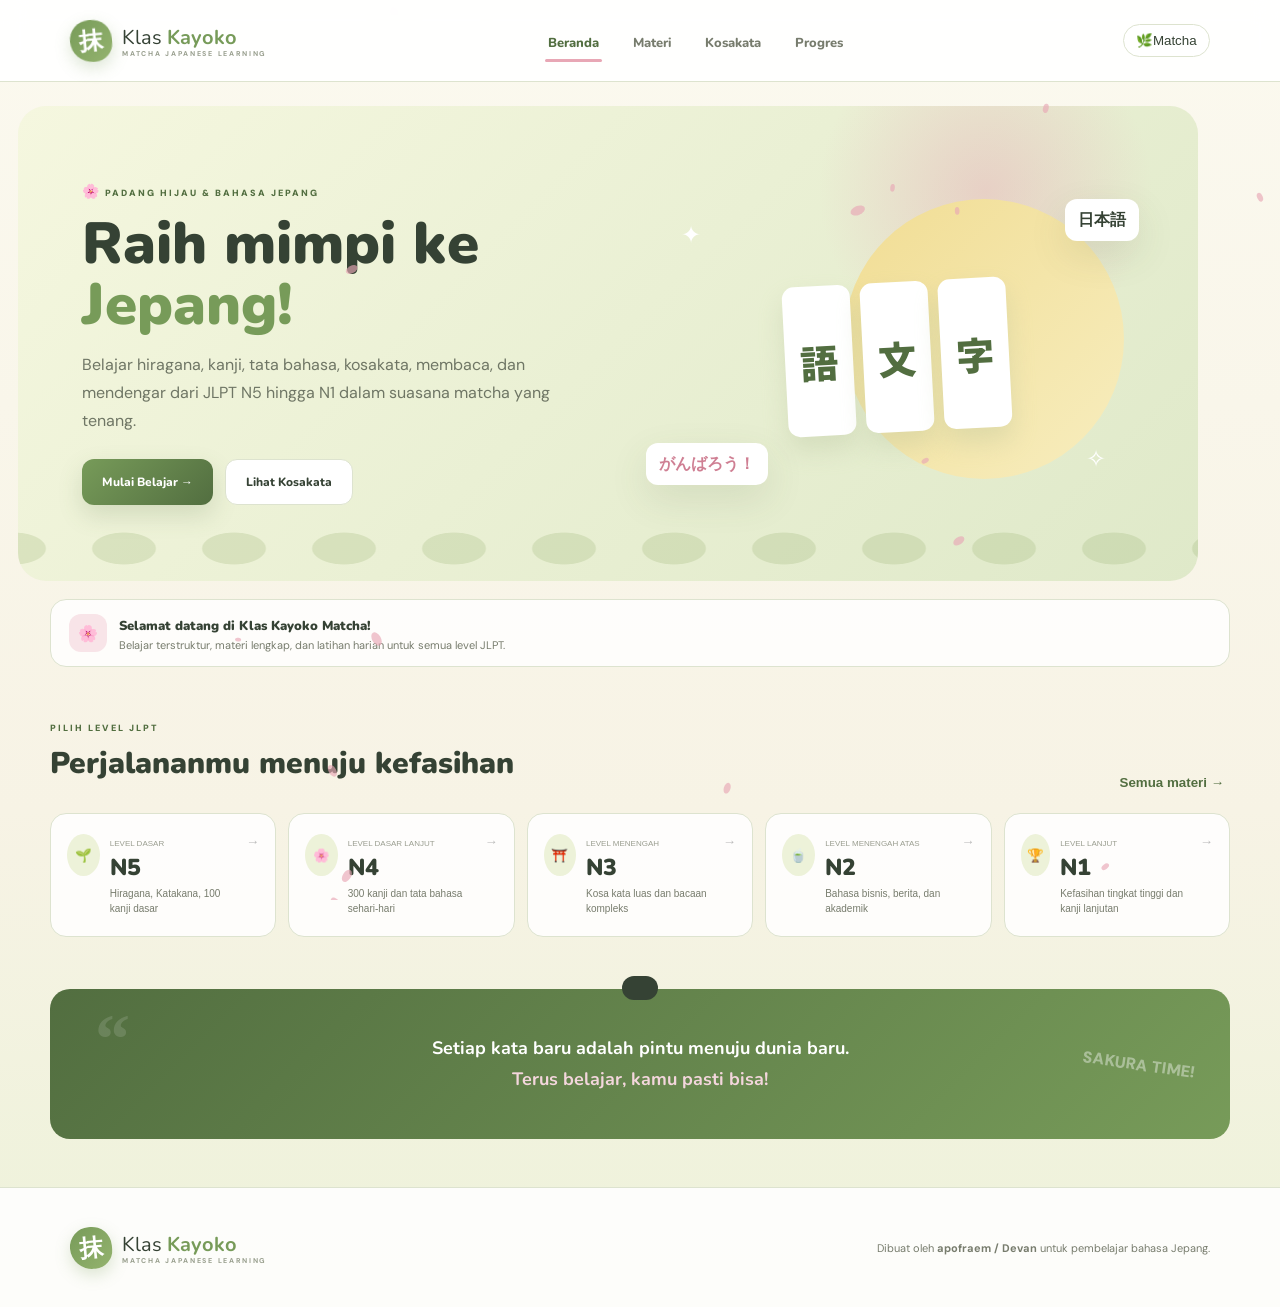
==== commit de083ebc: "Apply matcha meadow and sakura theme, restore effects, and refresh profile feature" ====
--- a/index.html
+++ b/index.html
@@ -1,78 +1,22 @@
 <!doctype html>
 <html lang="id">
 <head>
-  <meta charset="utf-8" />
-  <meta name="viewport" content="width=device-width, initial-scale=1" />
-  <meta name="theme-color" content="#fff9ef" />
-  <meta name="description" content="Klas Kayoko — platform lengkap belajar bahasa Jepang dari JLPT N5 sampai N1." />
-  <title>Klas Kayoko — Belajar Bahasa Jepang Lengkap N5–N1</title>
-  <link rel="preconnect" href="https://fonts.googleapis.com" />
-  <link rel="preconnect" href="https://fonts.gstatic.com" crossorigin />
-  <link href="https://fonts.googleapis.com/css2?family=DM+Sans:wght@400;500;600;700;800&family=Nunito:wght@400;600;700;800;900&family=Noto+Sans+JP:wght@500;700;900&display=swap" rel="stylesheet" />
-  <link rel="stylesheet" href="styles.css" />
+  <meta charset="utf-8" /><meta name="viewport" content="width=device-width, initial-scale=1" /><meta name="theme-color" content="#779b59" /><meta name="description" content="Klas Kayoko — belajar bahasa Jepang JLPT N5 sampai N1 dengan tema matcha, padang rumput, dan sakura." />
+  <title>Klas Kayoko — Matcha Sakura JLPT</title>
+  <link rel="preconnect" href="https://fonts.googleapis.com" /><link rel="preconnect" href="https://fonts.gstatic.com" crossorigin /><link href="https://fonts.googleapis.com/css2?family=DM+Sans:wght@400;500;600;700;800&family=Nunito:wght@400;600;700;800;900&family=Noto+Sans+JP:wght@500;700;900&display=swap" rel="stylesheet" /><link rel="stylesheet" href="styles.css" />
 </head>
 <body>
-  <div class="page-wipe" id="pageWipe" aria-hidden="true"><span>✦</span></div>
-  <header class="topbar">
-    <a class="brand" href="#beranda" aria-label="Klas Kayoko, beranda">
-      <span class="brand-mark">K</span><span>Klas <b>Kayoko</b><small>JAPANESE LEARNING</small></span>
-    </a>
-    <nav class="main-nav" aria-label="Navigasi utama">
-      <button class="nav-link active" data-page="beranda">Beranda</button>
-      <button class="nav-link" data-page="materi">Materi</button>
-      <button class="nav-link" data-page="galeri">Kosakata</button>
-      <button class="nav-link" data-page="profil">Progres</button>
-    </nav>
-    <div class="header-actions"><button class="theme-toggle" id="themeToggle" type="button" aria-label="Aktifkan tema hitam putih"><span id="themeIcon">◐</span><span id="themeLabel">Tema</span></button><button class="menu-button" id="mobileMenu" aria-label="Buka menu">☰</button></div>
-  </header>
+  <canvas id="petalCanvas" aria-hidden="true"></canvas><div class="page-wipe" id="pageWipe" aria-hidden="true"><span>🌸</span></div>
+  <header class="topbar"><a class="brand" href="#beranda"><span class="brand-mark">抹</span><span>Klas <b>Kayoko</b><small>MATCHA JAPANESE LEARNING</small></span></a><nav class="main-nav" aria-label="Navigasi utama"><button class="nav-link active" data-page="beranda">Beranda</button><button class="nav-link" data-page="materi">Materi</button><button class="nav-link" data-page="galeri">Kosakata</button><button class="nav-link" data-page="profil">Progres</button></nav><div class="header-actions"><button class="theme-toggle" id="themeToggle" type="button" aria-label="Aktifkan tema malam"><span id="themeIcon">🌿</span><span id="themeLabel">Matcha</span></button><button class="menu-button" id="mobileMenu" aria-label="Buka menu">☰</button></div></header>
   <main>
-    <section class="page active" id="page-beranda">
-      <div class="hero page-shell">
-        <div class="hero-copy">
-          <div class="eyebrow"><span class="sparkle">✦</span> BELAJAR BAHASA JEPANG</div>
-          <h1>Raih mimpi ke<br /><span>Jepang!</span></h1>
-          <p>Pelajari huruf, tata bahasa, kosakata, kanji, membaca, dan mendengar dari JLPT N5 hingga N1 dalam satu tempat.</p>
-          <div class="hero-actions"><button class="primary" data-page="materi">Mulai Belajar <span>→</span></button><button class="secondary" data-page="galeri">Lihat Kosakata</button></div>
-        </div>
-        <div class="hero-art" aria-label="Ilustrasi belajar bahasa Jepang">
-          <div class="sunburst"></div><span class="float-star star-one">✦</span><span class="float-star star-two">✧</span>
-          <div class="book-stack"><span>語</span><span>文</span><span>字</span></div>
-          <div class="hero-bubble bubble-one">日本語</div><div class="hero-bubble bubble-two">がんばろう!</div>
-        </div>
-      </div>
-      <div class="page-shell welcome-strip"><div class="welcome-icon">🌸</div><div><b>Selamat datang di Klas Kayoko!</b><p>Belajar terstruktur, materi lengkap, dan latihan harian untuk semua level JLPT.</p></div></div>
-      <section class="page-shell section-block">
-        <div class="section-heading"><div><span class="eyebrow">PILIH LEVEL JLPT</span><h2>Perjalananmu menuju kefasihan</h2></div><button class="link-arrow" data-page="materi">Semua materi <span>→</span></button></div>
-        <div class="level-grid">
-          <button class="level-card level-n5" data-level="N5"><span class="level-icon">🌱</span><div><small>LEVEL DASAR</small><h3>N5</h3><p>Hiragana, Katakana, 100 kanji dasar</p></div><span class="level-arrow">→</span></button>
-          <button class="level-card level-n4" data-level="N4"><span class="level-icon">🌸</span><div><small>LEVEL DASAR LANJUT</small><h3>N4</h3><p>300 kanji dan tata bahasa sehari-hari</p></div><span class="level-arrow">→</span></button>
-          <button class="level-card level-n3" data-level="N3"><span class="level-icon">⛩️</span><div><small>LEVEL MENENGAH</small><h3>N3</h3><p>Kosa kata luas dan bacaan kompleks</p></div><span class="level-arrow">→</span></button>
-          <button class="level-card level-n2" data-level="N2"><span class="level-icon">📚</span><div><small>LEVEL MENENGAH ATAS</small><h3>N2</h3><p>Bahasa bisnis, berita, dan akademik</p></div><span class="level-arrow">→</span></button>
-          <button class="level-card level-n1" data-level="N1"><span class="level-icon">🏆</span><div><small>LEVEL LANJUT</small><h3>N1</h3><p>Kefasihan tingkat tinggi dan kanji lanjutan</p></div><span class="level-arrow">→</span></button>
-        </div>
-      </section>
-      <section class="page-shell quote-card"><span class="quote-mark">“</span><p>Setiap kata baru adalah pintu menuju dunia baru.<br /><b>Terus belajar, kamu pasti bisa!</b></p><span class="quote-stamp">NIPPON!<br />日本語</span></section>
+    <section class="page active" id="page-beranda"><div class="hero page-shell"><div class="hero-copy"><div class="eyebrow"><span class="sparkle">🌸</span> PADANG HIJAU & BAHASA JEPANG</div><h1>Raih mimpi ke<br /><span>Jepang!</span></h1><p>Belajar hiragana, kanji, tata bahasa, kosakata, membaca, dan mendengar dari JLPT N5 hingga N1 dalam suasana matcha yang tenang.</p><div class="hero-actions"><button class="primary" data-page="materi">Mulai Belajar <span>→</span></button><button class="secondary" data-page="galeri">Lihat Kosakata</button></div></div><div class="hero-art" aria-label="Ilustrasi bukit matcha"><div class="sunburst"></div><span class="float-star star-one">✦</span><span class="float-star star-two">✧</span><div class="book-stack"><span>語</span><span>文</span><span>字</span></div><div class="hero-bubble bubble-one">日本語</div><div class="hero-bubble bubble-two">がんばろう！</div></div></div><div class="page-shell welcome-strip"><div class="welcome-icon">🌸</div><div><b>Selamat datang di Klas Kayoko Matcha!</b><p>Belajar terstruktur, materi lengkap, dan latihan harian untuk semua level JLPT.</p></div></div>
+      <section class="page-shell section-block"><div class="section-heading"><div><span class="eyebrow">PILIH LEVEL JLPT</span><h2>Perjalananmu menuju kefasihan</h2></div><button class="link-arrow" data-page="materi">Semua materi <span>→</span></button></div><div class="level-grid"><button class="level-card level-n5" data-level="N5"><span class="level-icon">🌱</span><div><small>LEVEL DASAR</small><h3>N5</h3><p>Hiragana, Katakana, 100 kanji dasar</p></div><span class="level-arrow">→</span></button><button class="level-card" data-level="N4"><span class="level-icon">🌸</span><div><small>LEVEL DASAR LANJUT</small><h3>N4</h3><p>300 kanji dan tata bahasa sehari-hari</p></div><span class="level-arrow">→</span></button><button class="level-card" data-level="N3"><span class="level-icon">⛩️</span><div><small>LEVEL MENENGAH</small><h3>N3</h3><p>Kosa kata luas dan bacaan kompleks</p></div><span class="level-arrow">→</span></button><button class="level-card" data-level="N2"><span class="level-icon">🍵</span><div><small>LEVEL MENENGAH ATAS</small><h3>N2</h3><p>Bahasa bisnis, berita, dan akademik</p></div><span class="level-arrow">→</span></button><button class="level-card" data-level="N1"><span class="level-icon">🏆</span><div><small>LEVEL LANJUT</small><h3>N1</h3><p>Kefasihan tingkat tinggi dan kanji lanjutan</p></div><span class="level-arrow">→</span></button></div></section>
+      <section class="page-shell quote-card"><span class="quote-mark">“</span><p>Setiap kata baru adalah pintu menuju dunia baru.<br /><b>Terus belajar, kamu pasti bisa!</b></p><span class="quote-stamp">SAKURA TIME!</span></section>
     </section>
-
-    <section class="page page-shell" id="page-materi">
-      <div class="subpage-heading"><div><span class="eyebrow">PETA BELAJARMU</span><h1>Materi <span>JLPT</span></h1><p>Pilih level dan pelajari semua bagian ujian secara terstruktur.</p></div></div>
-      <div class="filter-panel"><div class="filter-tabs"><button class="filter-tab selected" data-filter-level="N5">N5</button><button class="filter-tab" data-filter-level="N4">N4</button><button class="filter-tab" data-filter-level="N3">N3</button><button class="filter-tab" data-filter-level="N2">N2</button><button class="filter-tab" data-filter-level="N1">N1</button></div></div>
-      <div class="lesson-grid" id="lessonGrid"></div>
-    </section>
-
-    <section class="page page-shell" id="page-galeri">
-      <div class="subpage-heading"><div><span class="eyebrow">KAMUS MINI HARIAN</span><h1>Kosakata <span>pilihan</span></h1><p>Hafalkan kosakata penting beserta cara baca dan contoh penggunaannya.</p></div></div>
-      <div class="vocab-grid" id="galleryGrid"></div>
-    </section>
-
-    <section class="page page-shell" id="page-profil">
-      <div class="subpage-heading"><div><span class="eyebrow">CATATAN BELAJAR</span><h1>Progres <span>belajarmu</span></h1><p>Catat target JLPT dan tingkatkan rutinitas belajar harianmu.</p></div></div>
-      <div class="profile-layout"><form class="profile-form" id="profileForm"><h2>Target Belajar</h2><label>Nama belajar<input id="nameInput" maxlength="40" placeholder="Nama kamu" /></label><label>Level JLPT<select id="profileLevel"><option>N5</option><option>N4</option><option>N3</option><option>N2</option><option>N1</option></select></label><label>Catatan belajar<textarea id="profileBio" rows="5" placeholder="Contoh: belajar kanji 10 kata setiap hari..."></textarea></label><button class="primary" type="submit">Simpan Progres</button></form><div class="profile-card"><div class="profile-avatar" id="profileAvatar">学</div><h2 id="profileName">Pejuang Nihongo</h2><p id="profileSummary">Siap menaklukkan JLPT!</p><div class="progress-bar"><span id="profileProgress"></span></div></div></div>
-    </section>
+    <section class="page page-shell" id="page-materi"><div class="subpage-heading"><div><span class="eyebrow">PETA BELAJARMU</span><h1>Materi <span>JLPT</span></h1><p>Pilih level dan pelajari semua bagian ujian secara terstruktur.</p></div></div><div class="filter-panel"><div class="filter-tabs"><button class="filter-tab selected" data-filter-level="N5">N5</button><button class="filter-tab" data-filter-level="N4">N4</button><button class="filter-tab" data-filter-level="N3">N3</button><button class="filter-tab" data-filter-level="N2">N2</button><button class="filter-tab" data-filter-level="N1">N1</button></div></div><div class="lesson-grid" id="lessonGrid"></div></section>
+    <section class="page page-shell" id="page-galeri"><div class="subpage-heading"><div><span class="eyebrow">KAMUS MINI HARIAN</span><h1>Kosakata <span>pilihan</span></h1><p>Hafalkan kosakata penting beserta cara baca dan contoh penggunaannya.</p></div></div><div class="vocab-grid" id="galleryGrid"></div></section>
+    <section class="page page-shell" id="page-profil"><div class="subpage-heading"><div><span class="eyebrow">CATATAN BELAJAR</span><h1>Progres <span>belajarmu</span></h1><p>Catat target JLPT dan tingkatkan rutinitas belajar harianmu.</p></div></div><div class="profile-layout"><form class="profile-form" id="profileForm"><h2>Profil Belajar</h2><label>Nama belajar<input id="nameInput" maxlength="40" placeholder="Nama kamu" /></label><label>Level JLPT<select id="profileLevel"><option>N5</option><option>N4</option><option>N3</option><option>N2</option><option>N1</option></select></label><label>Catatan belajar<textarea id="profileBio" rows="5" placeholder="Contoh: belajar kanji 10 kata setiap hari..."></textarea></label><button class="primary" type="submit">Simpan Profil</button></form><div class="profile-card"><div class="profile-avatar" id="profileAvatar">旅</div><h2 id="profileName">Pejuang Nihongo</h2><p id="profileSummary">Siap menaklukkan JLPT!</p><div class="profile-progress"><span id="profileProgress"></span></div></div></div></section>
   </main>
-  <footer class="footer"><a class="brand footer-brand" href="#beranda"><span class="brand-mark">K</span><span>Klas <b>Kayoko</b><small>JAPANESE LEARNING</small></span></a><p>Dibuat oleh <strong>apofraem / Devan</strong> untuk pembelajar bahasa Jepang.</p></footer>
-  <div class="toast" id="toast" role="status" aria-live="polite"></div>
-  <script src="app.js"></script>
-  <script src="enhancements.js"></script>
+  <footer class="footer"><a class="brand footer-brand" href="#beranda"><span class="brand-mark">抹</span><span>Klas <b>Kayoko</b><small>MATCHA JAPANESE LEARNING</small></span></a><p>Dibuat oleh <strong>apofraem / Devan</strong> untuk pembelajar bahasa Jepang.</p></footer><div class="toast" id="toast" role="status" aria-live="polite"></div><script src="app.js"></script><script src="enhancements.js"></script>
 </body>
 </html>
--- a/styles.css
+++ b/styles.css
@@ -1,12 +1,10 @@
-@import url('https://fonts.googleapis.com/css2?family=DM+Sans:wght@400;500;600;700;800&family=Nunito:wght@400;600;700;800;900&family=Noto+Sans+JP:wght@500;700;900&display=swap');
-:root{--ink:#302d37;--muted:#85818b;--pink:#f27e91;--pink-dark:#e7667f;--cream:#fff9ef;--yellow:#f9d979;--line:#eee8df;--lav:#f1edff;--mint:#e8f5ed;--shadow:0 12px 32px rgba(67,49,53,.08)}
-*{box-sizing:border-box}body{margin:0;font-family:'DM Sans',sans-serif;color:var(--ink);background:var(--cream);overflow-x:hidden}.topbar{height:82px;background:rgba(255,255,255,.96);border-bottom:1px solid var(--line);display:flex;align-items:center;justify-content:space-between;padding:0 5.5%;position:sticky;top:0;z-index:50;backdrop-filter:blur(12px)}.brand{display:flex;align-items:center;gap:10px;text-decoration:none;color:var(--ink);font-family:'Nunito',sans-serif;font-size:20px}.brand b{color:var(--pink)}.brand small{display:block;font:800 7px 'DM Sans';letter-spacing:1.7px;color:#aaa1a4;margin-top:-2px}.brand-mark{width:42px;height:42px;border-radius:13px;background:var(--pink);color:#fff;display:grid;place-items:center;font:900 24px 'Nunito';transform:rotate(-5deg);box-shadow:0 6px 16px rgba(242,126,145,.25)}.main-nav{display:flex;gap:28px}.nav-link{border:0;background:none;color:#77717a;font:800 13px 'Nunito';cursor:pointer;padding:31px 3px 27px;position:relative}.nav-link.active{color:var(--pink)}.nav-link.active:after{content:'';height:3px;border-radius:3px;background:var(--pink);position:absolute;bottom:17px;left:0;right:0}.header-actions{display:flex;align-items:center;gap:10px}.menu-button{display:none;border:0;background:none;font-size:20px}.theme-toggle{border:1px solid var(--line);background:#fff;border-radius:20px;padding:8px 12px;cursor:pointer}
-.page-shell{max-width:1180px;margin-inline:auto}.page{display:none}.page.active{display:block}.hero{min-height:475px;margin-top:24px;margin-inline:18px;border-radius:28px;background:linear-gradient(135deg,#fff1f3,#fff8e8);display:grid;grid-template-columns:1.1fr .9fr;align-items:center;padding:58px 64px;position:relative;overflow:hidden}.hero-copy{z-index:2}.eyebrow{color:#a89d9f;font-size:9px;font-weight:900;letter-spacing:2px}.sparkle{color:var(--pink);font-size:14px}.hero h1{font:900 58px/1.04 'Nunito';margin:14px 0}.hero h1 span,.subpage-heading h1 span{color:var(--pink)}.hero-copy>p{max-width:520px;line-height:1.75;color:#716a73}.hero-actions{display:flex;gap:12px;margin-top:24px}.primary,.secondary{border-radius:12px;padding:14px 20px;font:800 12px 'Nunito';cursor:pointer}.primary{border:0;background:var(--pink);color:#fff}.secondary{border:1px solid var(--line);background:#fff;color:var(--ink)}.hero-art{height:330px;position:relative}.sunburst{position:absolute;width:280px;height:280px;border-radius:50%;background:#fadd79;right:10px;top:20px;animation:breathe 4s ease-in-out infinite}.book-stack{position:absolute;z-index:2;width:230px;height:210px;left:50%;top:54%;transform:translate(-50%,-50%) rotate(-3deg);display:flex;align-items:center;justify-content:center;gap:10px}.book-stack span{width:68px;height:150px;border-radius:12px;background:#fff;color:var(--pink);display:grid;place-items:center;font:900 38px 'Noto Sans JP';box-shadow:0 14px 24px #bca4a61f}.float-star{position:absolute;color:#fff;font-size:24px;animation:float 3s ease-in-out infinite}.star-one{left:20px;top:40px}.star-two{right:28px;bottom:35px}.hero-bubble{position:absolute;background:#fff;border-radius:12px;padding:10px 13px;box-shadow:var(--shadow);font-weight:900}.bubble-one{right:-5px;top:20px}.bubble-two{left:-15px;bottom:24px;color:var(--pink)}
-.welcome-strip{margin-top:18px;border:1px solid var(--line);border-radius:16px;background:#fff;padding:14px 18px;display:flex;align-items:center;gap:12px}.welcome-strip b{font:900 13px 'Nunito'}.welcome-strip p{margin:3px 0 0;color:var(--muted);font-size:11px}.welcome-icon{width:38px;height:38px;border-radius:12px;background:#fff0f3;display:grid;place-items:center}.section-block{padding-top:48px;padding-bottom:32px}.section-heading,.subpage-heading{display:flex;align-items:flex-end;justify-content:space-between;margin-bottom:22px}.section-heading h2,.subpage-heading h1{font:900 30px 'Nunito';margin:7px 0}.link-arrow{border:0;background:none;color:var(--pink);font-weight:800;cursor:pointer}.level-grid{display:grid;grid-template-columns:repeat(5,1fr);gap:12px}.level-card{border:1px solid var(--line);border-radius:16px;background:#fff;text-align:left;padding:20px 16px;display:flex;align-items:flex-start;gap:10px;cursor:pointer;color:var(--ink);transition:.25s}.level-card:hover{transform:translateY(-5px);box-shadow:var(--shadow)}.level-icon{width:42px;height:42px;border-radius:12px;background:#fff1f3;display:grid;place-items:center}.level-card small{font-size:8px;color:#aaa1a4}.level-card h3{font:900 23px 'Nunito';margin:3px 0}.level-card p{font-size:10px;color:var(--muted);line-height:1.5;margin:0}.level-arrow{margin-left:auto;color:#bbb}.level-n4 .level-icon{background:#fff6d7}.level-n3 .level-icon{background:#eaf6f0}.level-n2 .level-icon{background:#eeeaff}.level-n1 .level-icon{background:#ffe9ec}
-.quote-card{max-width:1180px;margin:20px auto 48px;border-radius:20px;background:#302d37;color:#fff;min-height:150px;padding:38px 70px;display:flex;align-items:center;justify-content:center;text-align:center;position:relative}.quote-mark{position:absolute;left:45px;top:10px;font:900 70px Georgia;color:#ffffff22}.quote-card p{font:700 18px/1.7 'Nunito';margin:0}.quote-card b{color:#ffd7df}.quote-stamp{position:absolute;right:35px;color:#ffffff33;font:900 16px 'Nunito';transform:rotate(8deg)}
-.subpage-heading{padding-top:42px}.filter-panel{border:1px solid var(--line);background:#fff;border-radius:16px;padding:12px}.filter-tabs{display:flex;gap:8px}.filter-tab{border:0;background:#f7f5f2;border-radius:10px;padding:10px 18px;font-weight:900;cursor:pointer}.filter-tab.selected{background:var(--pink);color:#fff}.lesson-grid,.vocab-grid{display:grid;grid-template-columns:repeat(4,1fr);gap:14px;margin:22px 0 60px}.lesson-card,.vocab-card{background:#fff;border:1px solid var(--line);border-radius:16px;padding:18px;min-height:250px}.lesson-head{display:flex;justify-content:space-between;align-items:center}.lesson-icon{width:48px;height:48px;border-radius:13px;background:#fff1f3;display:grid;place-items:center;font:900 20px 'Noto Sans JP'}.lesson-tag,.vocab-level{font-size:8px;font-weight:900;letter-spacing:1px;color:#aaa1a4}.lesson-subject{font-size:9px;font-weight:900;color:var(--pink);margin-top:14px}.lesson-card h3{font:900 17px/1.3 'Nunito';margin:7px 0}.lesson-card p{font-size:11px;line-height:1.65;color:var(--muted)}.lesson-open{border:0;background:none;color:var(--pink);font-weight:900;padding:8px 0;cursor:pointer}.vocab-card{min-height:220px;text-align:center}.vocab-jp{font:900 34px 'Noto Sans JP';margin:22px 0 4px}.vocab-card small{display:block;color:var(--muted);margin-bottom:12px}.vocab-card b{display:block;font:900 13px 'Nunito'}.vocab-card p{font-size:11px;color:var(--muted);line-height:1.6}
-.profile-layout{display:grid;grid-template-columns:1fr 1fr;gap:20px;margin:22px 0 70px}.profile-form,.profile-card{border:1px solid var(--line);background:#fff;border-radius:18px;padding:24px}.profile-form label{display:block;font-size:11px;font-weight:800;margin:14px 0}.profile-form input,.profile-form select,.profile-form textarea{width:100%;border:1px solid var(--line);border-radius:10px;padding:11px;margin-top:6px;font-family:inherit}.profile-card{text-align:center}.profile-avatar{width:90px;height:90px;border-radius:28px;background:var(--pink);color:#fff;margin:10px auto 14px;display:grid;place-items:center;font:900 42px 'Noto Sans JP';transform:rotate(-3deg)}.progress-bar{height:8px;border-radius:8px;background:#eee;margin-top:20px;overflow:hidden}.progress-bar span{display:block;width:68%;height:100%;background:var(--pink)}
-.footer{height:120px;border-top:1px solid var(--line);background:#fff;display:flex;align-items:center;justify-content:space-between;padding:0 5.5%;font-size:11px}.footer p{color:var(--muted)}.page-wipe{position:fixed;inset:0;z-index:200;background:#fff;display:grid;place-items:center;color:var(--pink);font-size:40px;pointer-events:none;animation:wipeOut .55s both}.toast{position:fixed;left:50%;bottom:-100px;transform:translateX(-50%);z-index:300;background:#302d37;color:#fff;border-radius:12px;padding:12px 18px;font-size:12px;transition:.3s}.toast.show{bottom:25px}
-@keyframes float{50%{transform:translateY(-10px) rotate(8deg)}}@keyframes breathe{50%{transform:scale(1.05)}}@keyframes wipeOut{to{opacity:0;visibility:hidden}}
-@media(max-width:900px){.level-grid{grid-template-columns:repeat(3,1fr)}.lesson-grid,.vocab-grid{grid-template-columns:repeat(2,1fr)}.hero{grid-template-columns:1fr .7fr;padding:45px 35px}.hero h1{font-size:46px}}
-@media(max-width:600px){.topbar{height:68px;padding:0 16px}.brand{font-size:17px}.brand-mark{width:36px;height:36px}.main-nav{display:none;position:absolute;top:68px;left:0;right:0;background:#fff;padding:12px 18px;flex-direction:column;gap:0}.main-nav.open{display:flex}.nav-link{padding:13px}.nav-link.active:after{display:none}.menu-button{display:block}.theme-toggle{padding:7px}.hero{margin:12px 10px 0;grid-template-columns:1fr;padding:38px 24px}.hero h1{font-size:38px}.hero-art{display:none}.welcome-strip{margin-inline:10px}.section-block{padding-inline:16px}.section-heading{align-items:flex-start}.section-heading h2{font-size:23px}.level-grid{grid-template-columns:1fr}.lesson-grid,.vocab-grid{grid-template-columns:1fr}.subpage-heading{padding:28px 16px 0}.filter-panel{margin-inline:10px}.lesson-grid,.vocab-grid{padding-inline:10px}.profile-layout{grid-template-columns:1fr;padding-inline:10px}.quote-card{margin-inline:10px;padding:30px 20px}.quote-stamp{display:none}.footer{height:auto;padding:20px 16px;gap:12px}.footer p{text-align:right}}
+/* Matcha meadow + sakura theme */
+:root{--ink:#354234;--muted:#777c6d;--matcha:#779b59;--matcha-dark:#526e40;--matcha-pale:#edf2d9;--pink:#e8a7b5;--pink-dark:#cf7f93;--cream:#fbf6ec;--yellow:#dfc96a;--line:#dde3cf;--lav:#eee7f2;--mint:#dfe9c9;--shadow:0 14px 38px rgba(76,94,54,.12)}
+*{box-sizing:border-box}html{scroll-behavior:smooth}body{margin:0;font-family:'DM Sans',sans-serif;color:var(--ink);background:linear-gradient(180deg,#fbf9ef 0,#f7f3e5 62%,#edf2d9 100%);overflow-x:hidden}.topbar{height:82px;background:rgba(255,255,255,.94);border-bottom:1px solid var(--line);display:flex;align-items:center;justify-content:space-between;padding:0 5.5%;position:sticky;top:0;z-index:50;backdrop-filter:blur(12px)}.brand{display:flex;align-items:center;gap:10px;text-decoration:none;color:var(--ink);font-family:'Nunito',sans-serif;font-size:20px}.brand b{color:var(--matcha)}.brand small{display:block;font:800 7px 'DM Sans';letter-spacing:1.7px;color:#9aa08f;margin-top:-2px}.brand-mark{width:42px;height:42px;border-radius:50% 50% 45% 55%;background:linear-gradient(135deg,var(--matcha),#94b36e);color:#fff;display:grid;place-items:center;font:900 24px 'Nunito';transform:rotate(-5deg);box-shadow:0 6px 16px rgba(119,155,89,.25)}.main-nav{display:flex;gap:28px}.nav-link{border:0;background:none;color:#777c6d;font:800 13px 'Nunito';cursor:pointer;padding:31px 3px 27px;position:relative}.nav-link.active{color:var(--matcha-dark)}.nav-link.active:after{content:'';height:3px;border-radius:3px;background:var(--pink);position:absolute;bottom:17px;left:0;right:0}.header-actions{display:flex;align-items:center;gap:10px}.menu-button{display:none;border:0;background:none;font-size:20px}.theme-toggle{border:1px solid var(--line);background:#fff;border-radius:20px;padding:8px 12px;cursor:pointer;color:var(--ink)}
+.page-shell{max-width:1180px;margin-inline:auto}.page{display:none}.page.active{display:block}.hero{min-height:475px;margin-top:24px;margin-inline:18px;border-radius:28px;background:radial-gradient(circle at 82% 18%,rgba(232,167,181,.42),transparent 16%),linear-gradient(135deg,#f5f7df,#dfe9c9);display:grid;grid-template-columns:1.1fr .9fr;align-items:center;padding:58px 64px;position:relative;overflow:hidden}.hero:after{content:'';position:absolute;left:-5%;right:-5%;bottom:-45px;height:105px;background:radial-gradient(ellipse at center,#8faa65 0,#8faa65 40%,transparent 42%) 0 0/110px 55px repeat-x;opacity:.22}.hero-copy{z-index:2}.eyebrow{color:var(--matcha-dark);font-size:9px;font-weight:900;letter-spacing:2px}.sparkle{color:var(--pink-dark);font-size:14px}.hero h1{font:900 58px/1.04 'Nunito';margin:14px 0}.hero h1 span,.subpage-heading h1 span{color:var(--matcha)}.hero-copy>p{max-width:520px;line-height:1.75;color:#6f7665}.hero-actions{display:flex;gap:12px;margin-top:24px}.primary,.secondary{border-radius:12px;padding:14px 20px;font:800 12px 'Nunito';cursor:pointer}.primary{border:0;background:linear-gradient(135deg,var(--matcha),var(--matcha-dark));color:#fff;box-shadow:0 10px 24px rgba(82,110,64,.18)}.secondary{border:1px solid var(--line);background:#fff;color:var(--ink)}.hero-art{height:330px;position:relative}.sunburst{position:absolute;width:280px;height:280px;border-radius:50%;background:linear-gradient(135deg,#f1dd94,#f7edbe);right:10px;top:20px;animation:breathe 4s ease-in-out infinite}.book-stack{position:absolute;z-index:2;width:230px;height:210px;left:50%;top:54%;transform:translate(-50%,-50%) rotate(-3deg);display:flex;align-items:center;justify-content:center;gap:10px}.book-stack span{width:68px;height:150px;border-radius:12px;background:#fff;color:var(--matcha-dark);display:grid;place-items:center;font:900 38px 'Noto Sans JP';box-shadow:0 14px 24px #b4bf9a55}.float-star{position:absolute;color:#fff;font-size:24px;animation:float 3s ease-in-out infinite}.star-one{left:20px;top:40px}.star-two{right:28px;bottom:35px}.hero-bubble{position:absolute;background:#fff;border-radius:12px;padding:10px 13px;box-shadow:var(--shadow);font-weight:900}.bubble-one{right:-5px;top:20px}.bubble-two{left:-15px;bottom:24px;color:var(--pink-dark)}
+.welcome-strip{margin-top:18px;border:1px solid var(--line);border-radius:16px;background:rgba(255,255,255,.86);padding:14px 18px;display:flex;align-items:center;gap:12px}.welcome-strip b{font:900 13px 'Nunito'}.welcome-strip p{margin:3px 0 0;color:var(--muted);font-size:11px}.welcome-icon{width:38px;height:38px;border-radius:12px;background:#f8e4e8;display:grid;place-items:center}.section-block{padding-top:48px;padding-bottom:32px}.section-heading,.subpage-heading{display:flex;align-items:flex-end;justify-content:space-between;margin-bottom:22px}.section-heading h2,.subpage-heading h1{font:900 30px 'Nunito';margin:7px 0}.link-arrow{border:0;background:none;color:var(--matcha-dark);font-weight:800;cursor:pointer}.level-grid{display:grid;grid-template-columns:repeat(5,1fr);gap:12px}.level-card{border:1px solid var(--line);border-radius:16px;background:rgba(255,255,255,.88);text-align:left;padding:20px 16px;display:flex;align-items:flex-start;gap:10px;cursor:pointer;color:var(--ink);transition:.25s}.level-card:hover{transform:translateY(-5px);box-shadow:var(--shadow)}.level-icon{width:42px;height:42px;border-radius:50%;background:var(--matcha-pale);display:grid;place-items:center}.level-card small{font-size:8px;color:#9a9e90}.level-card h3{font:900 23px 'Nunito';margin:3px 0}.level-card p{font-size:10px;color:var(--muted);line-height:1.5;margin:0}.level-arrow{margin-left:auto;color:#bbb}.quote-card{max-width:1180px;margin:20px auto 48px;border-radius:20px;background:linear-gradient(135deg,#526e40,#779b59);color:#fff;min-height:150px;padding:38px 70px;display:flex;align-items:center;justify-content:center;text-align:center;position:relative}.quote-card p{font:700 18px/1.7 'Nunito';margin:0}.quote-card b{color:#f3d6dc}.quote-mark{position:absolute;left:45px;top:10px;font:900 70px Georgia;color:#ffffff22}.quote-stamp{position:absolute;right:35px;color:#ffffff66;font-weight:900;transform:rotate(8deg)}
+.subpage-heading{padding-top:42px}.filter-panel{border:1px solid var(--line);background:#fff;border-radius:16px;padding:12px}.filter-tabs{display:flex;gap:8px}.filter-tab{border:0;background:#f6f7ef;border-radius:10px;padding:10px 18px;font-weight:900;cursor:pointer}.filter-tab.selected{background:var(--matcha);color:#fff}.lesson-grid,.vocab-grid{display:grid;grid-template-columns:repeat(4,1fr);gap:14px;margin:22px 0 60px}.lesson-card,.vocab-card{background:rgba(255,255,255,.9);border:1px solid var(--line);border-radius:16px;padding:18px;min-height:250px}.lesson-head{display:flex;justify-content:space-between;align-items:center}.lesson-icon{width:48px;height:48px;border-radius:13px;background:var(--matcha-pale);display:grid;place-items:center;font:900 20px 'Noto Sans JP';color:var(--matcha-dark)}.lesson-tag,.vocab-level{font-size:8px;font-weight:900;letter-spacing:1px;color:#9a9e90}.lesson-subject{font-size:9px;font-weight:900;color:var(--matcha-dark);margin-top:14px}.lesson-card h3{font:900 17px/1.3 'Nunito';margin:7px 0}.lesson-card p{font-size:11px;line-height:1.65;color:var(--muted)}.lesson-open{border:0;background:none;color:var(--matcha-dark);font-weight:900;padding:8px 0;cursor:pointer}.vocab-card{min-height:220px;text-align:center}.vocab-jp{font:900 34px 'Noto Sans JP';margin:22px 0 4px}.vocab-card small{display:block;color:var(--muted);margin-bottom:12px}.vocab-card b{display:block;font:900 13px 'Nunito'}.vocab-card p{font-size:11px;color:var(--muted);line-height:1.6}
+.profile-layout{display:grid;grid-template-columns:1fr 1fr;gap:20px;margin:22px 0 70px}.profile-form,.profile-card{border:1px solid var(--line);background:rgba(255,255,255,.92);border-radius:18px;padding:24px}.profile-form label{display:block;font-size:11px;font-weight:800;margin:14px 0}.profile-form input,.profile-form select,.profile-form textarea{width:100%;border:1px solid var(--line);border-radius:10px;padding:11px;margin-top:6px;font-family:inherit}.profile-card{text-align:center}.profile-avatar{width:90px;height:90px;border-radius:50% 50% 46% 54%;background:linear-gradient(135deg,var(--matcha),#a8c87f);color:#fff;margin:10px auto 14px;display:grid;place-items:center;font:900 42px 'Noto Sans JP';transform:rotate(-3deg)}.profile-progress{height:8px;border-radius:8px;background:#edf0e6;margin-top:20px;overflow:hidden}.profile-progress span{display:block;width:68%;height:100%;background:linear-gradient(90deg,var(--matcha),var(--pink));transition:.4s}.footer{height:120px;border-top:1px solid var(--line);background:rgba(255,255,255,.88);display:flex;align-items:center;justify-content:space-between;padding:0 5.5%;font-size:11px}.footer p{color:var(--muted)}
+#petalCanvas{position:fixed;inset:0;width:100%;height:100%;pointer-events:none;z-index:40}.page-wipe{position:fixed;inset:0;z-index:200;background:#f7f3df;display:grid;place-items:center;color:var(--pink-dark);font-size:40px;pointer-events:none;animation:wipeOut .55s both}.toast{position:fixed;left:50%;bottom:-100px;transform:translateX(-50%);z-index:300;background:#354234;color:#fff;border-radius:12px;padding:12px 18px;font-size:12px;transition:.3s}.toast.show{bottom:25px}@keyframes float{50%{transform:translateY(-10px) rotate(8deg)}}@keyframes breathe{50%{transform:scale(1.05)}}@keyframes wipeOut{to{opacity:0;visibility:hidden}}
+body[data-theme="night"]{--ink:#3d4938;--muted:#78836f;--cream:#172015;--matcha:#90ae72;--matcha-dark:#b1c894;--matcha-pale:#263521;--line:#465741;--pink:#d99baa;--shadow:0 14px 38px rgba(0,0,0,.25);background:linear-gradient(180deg,#263a2a,#172015)}body[data-theme="night"] .topbar,body[data-theme="night"] .welcome-strip,body[data-theme="night"] .filter-panel,body[data-theme="night"] .lesson-card,body[data-theme="night"] .vocab-card,body[data-theme="night"] .profile-form,body[data-theme="night"] .profile-card,body[data-theme="night"] .footer,body[data-theme="night"] .level-card,body[data-theme="night"] .secondary,body[data-theme="night"] .theme-toggle{background:#263521;color:var(--ink)}body[data-theme="night"] .hero{background:linear-gradient(135deg,#32462d,#1f3222)}
+@media(max-width:900px){.level-grid{grid-template-columns:repeat(3,1fr)}.lesson-grid,.vocab-grid{grid-template-columns:repeat(2,1fr)}.hero{grid-template-columns:1fr .7fr;padding:45px 35px}.hero h1{font-size:46px}}@media(max-width:600px){.topbar{height:68px;padding:0 16px}.brand{font-size:17px}.brand-mark{width:36px;height:36px}.main-nav{display:none;position:absolute;top:68px;left:0;right:0;background:#fff;padding:12px 18px;flex-direction:column;gap:0}.main-nav.open{display:flex}.nav-link{padding:13px}.nav-link.active:after{display:none}.menu-button{display:block}.theme-toggle{padding:7px}.hero{margin:12px 10px 0;grid-template-columns:1fr;padding:38px 24px}.hero h1{font-size:38px}.hero-art{display:none}.welcome-strip{margin-inline:10px}.section-block{padding-inline:16px}.section-heading h2{font-size:23px}.level-grid{grid-template-columns:1fr}.lesson-grid,.vocab-grid{grid-template-columns:1fr;padding-inline:10px}.subpage-heading{padding:28px 16px 0}.filter-panel{margin-inline:10px}.profile-layout{grid-template-columns:1fr;padding-inline:10px}.quote-card{margin-inline:10px;padding:30px 20px}.quote-stamp{display:none}.footer{height:auto;padding:20px 16px;gap:12px}.footer p{text-align:right}}
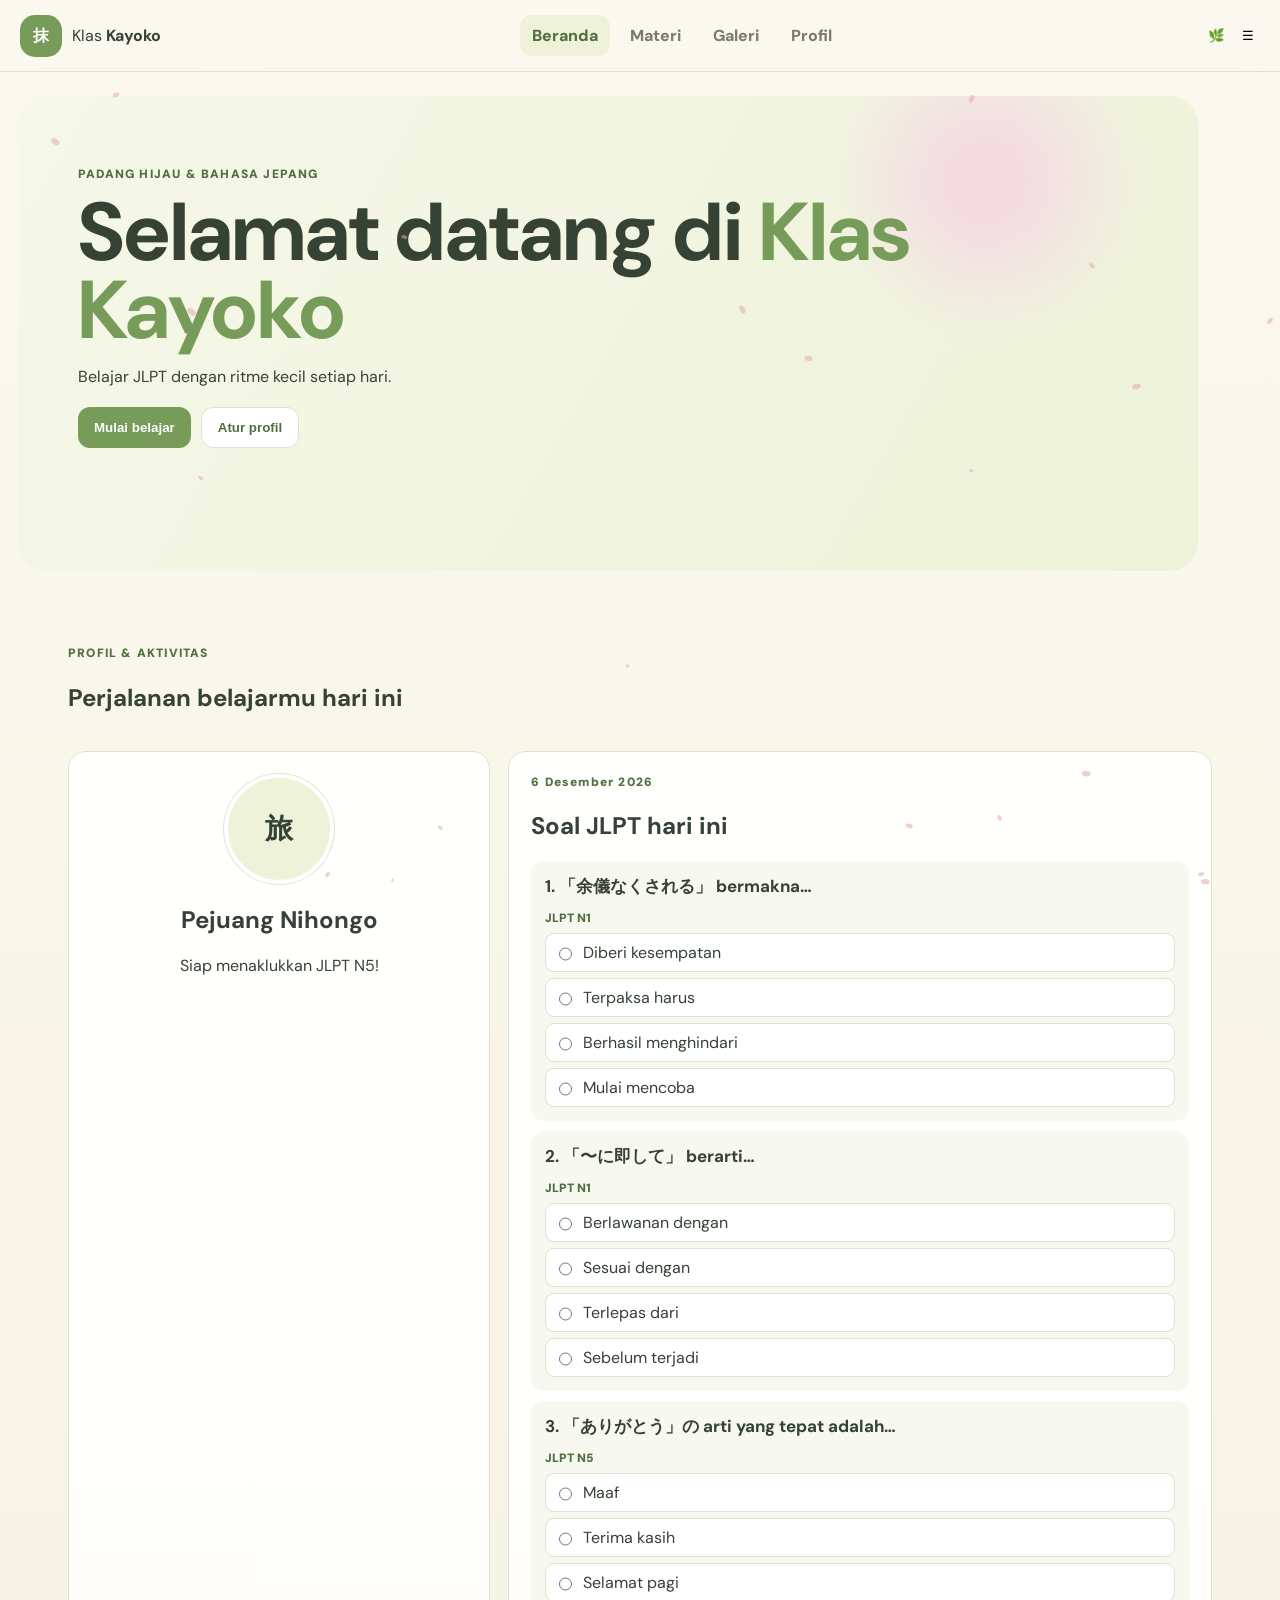
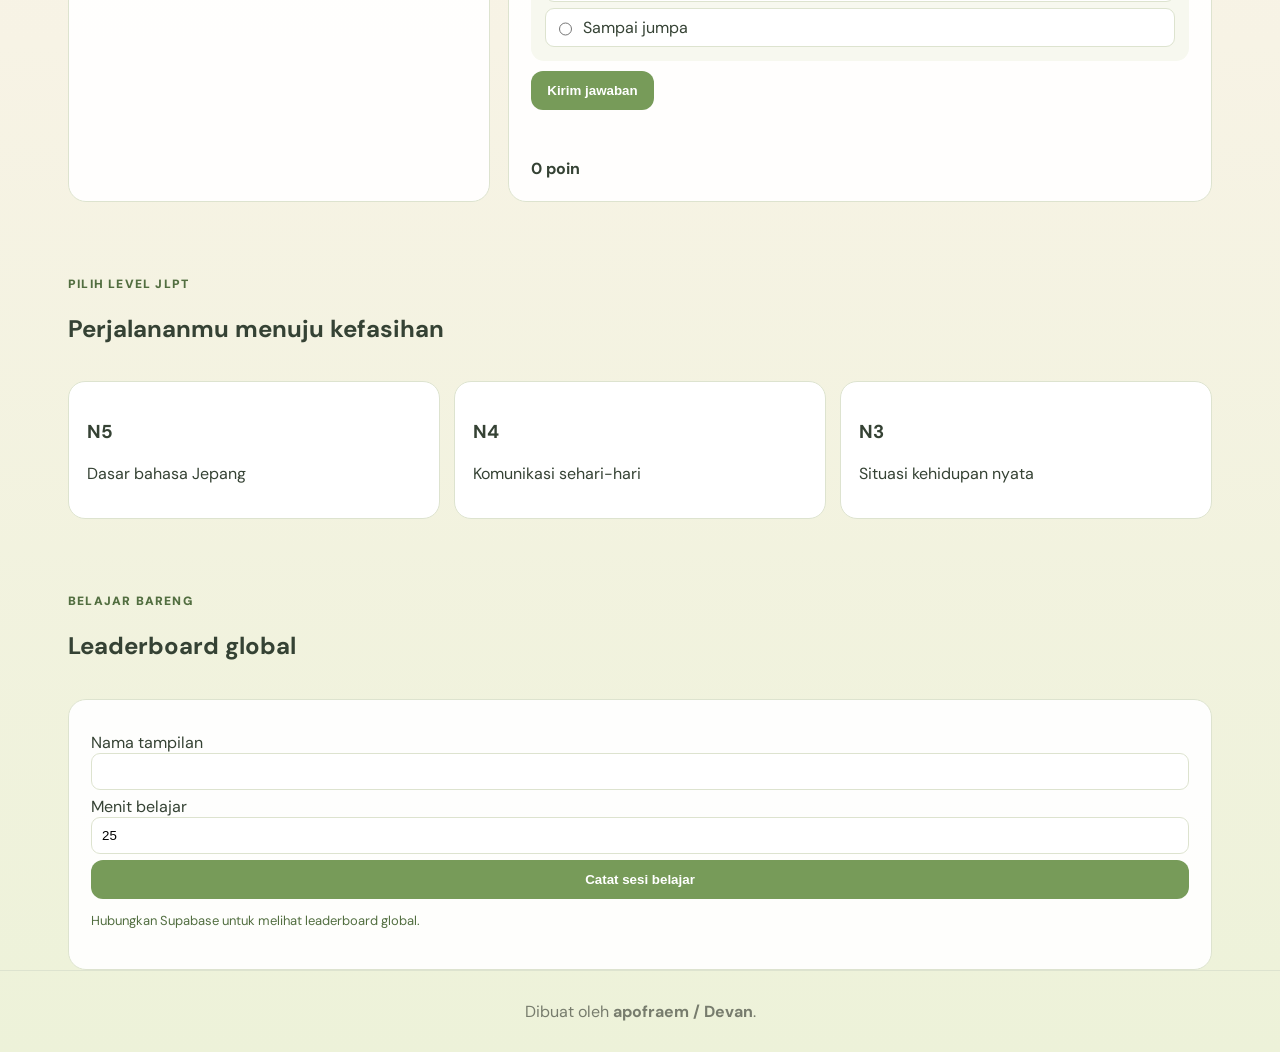
==== commit f8bd03d5: "Integrate profile, daily quiz, and global leaderboard into the home page" ====
--- a/index.html
+++ b/index.html
@@ -1,22 +1,33 @@
 <!doctype html>
 <html lang="id">
 <head>
-  <meta charset="utf-8" /><meta name="viewport" content="width=device-width, initial-scale=1" /><meta name="theme-color" content="#779b59" /><meta name="description" content="Klas Kayoko — belajar bahasa Jepang JLPT N5 sampai N1 dengan tema matcha, padang rumput, dan sakura." />
-  <title>Klas Kayoko — Matcha Sakura JLPT</title>
-  <link rel="preconnect" href="https://fonts.googleapis.com" /><link rel="preconnect" href="https://fonts.gstatic.com" crossorigin /><link href="https://fonts.googleapis.com/css2?family=DM+Sans:wght@400;500;600;700;800&family=Nunito:wght@400;600;700;800;900&family=Noto+Sans+JP:wght@500;700;900&display=swap" rel="stylesheet" /><link rel="stylesheet" href="styles.css" />
+<meta charset="utf-8"><meta name="viewport" content="width=device-width,initial-scale=1">
+<title>Klas Kayoko — Beranda</title>
+<link rel="stylesheet" href="styles.css">
+<link href="https://fonts.googleapis.com/css2?family=DM+Sans:wght@400;500;600;700;800&family=Noto+Sans+JP:wght@500;700;900&display=swap" rel="stylesheet">
 </head>
 <body>
-  <canvas id="petalCanvas" aria-hidden="true"></canvas><div class="page-wipe" id="pageWipe" aria-hidden="true"><span>🌸</span></div>
-  <header class="topbar"><a class="brand" href="#beranda"><span class="brand-mark">抹</span><span>Klas <b>Kayoko</b><small>MATCHA JAPANESE LEARNING</small></span></a><nav class="main-nav" aria-label="Navigasi utama"><button class="nav-link active" data-page="beranda">Beranda</button><button class="nav-link" data-page="materi">Materi</button><button class="nav-link" data-page="galeri">Kosakata</button><button class="nav-link" data-page="profil">Progres</button></nav><div class="header-actions"><button class="theme-toggle" id="themeToggle" type="button" aria-label="Aktifkan tema malam"><span id="themeIcon">🌿</span><span id="themeLabel">Matcha</span></button><button class="menu-button" id="mobileMenu" aria-label="Buka menu">☰</button></div></header>
-  <main>
-    <section class="page active" id="page-beranda"><div class="hero page-shell"><div class="hero-copy"><div class="eyebrow"><span class="sparkle">🌸</span> PADANG HIJAU & BAHASA JEPANG</div><h1>Raih mimpi ke<br /><span>Jepang!</span></h1><p>Belajar hiragana, kanji, tata bahasa, kosakata, membaca, dan mendengar dari JLPT N5 hingga N1 dalam suasana matcha yang tenang.</p><div class="hero-actions"><button class="primary" data-page="materi">Mulai Belajar <span>→</span></button><button class="secondary" data-page="galeri">Lihat Kosakata</button></div></div><div class="hero-art" aria-label="Ilustrasi bukit matcha"><div class="sunburst"></div><span class="float-star star-one">✦</span><span class="float-star star-two">✧</span><div class="book-stack"><span>語</span><span>文</span><span>字</span></div><div class="hero-bubble bubble-one">日本語</div><div class="hero-bubble bubble-two">がんばろう！</div></div></div><div class="page-shell welcome-strip"><div class="welcome-icon">🌸</div><div><b>Selamat datang di Klas Kayoko Matcha!</b><p>Belajar terstruktur, materi lengkap, dan latihan harian untuk semua level JLPT.</p></div></div>
-      <section class="page-shell section-block"><div class="section-heading"><div><span class="eyebrow">PILIH LEVEL JLPT</span><h2>Perjalananmu menuju kefasihan</h2></div><button class="link-arrow" data-page="materi">Semua materi <span>→</span></button></div><div class="level-grid"><button class="level-card level-n5" data-level="N5"><span class="level-icon">🌱</span><div><small>LEVEL DASAR</small><h3>N5</h3><p>Hiragana, Katakana, 100 kanji dasar</p></div><span class="level-arrow">→</span></button><button class="level-card" data-level="N4"><span class="level-icon">🌸</span><div><small>LEVEL DASAR LANJUT</small><h3>N4</h3><p>300 kanji dan tata bahasa sehari-hari</p></div><span class="level-arrow">→</span></button><button class="level-card" data-level="N3"><span class="level-icon">⛩️</span><div><small>LEVEL MENENGAH</small><h3>N3</h3><p>Kosa kata luas dan bacaan kompleks</p></div><span class="level-arrow">→</span></button><button class="level-card" data-level="N2"><span class="level-icon">🍵</span><div><small>LEVEL MENENGAH ATAS</small><h3>N2</h3><p>Bahasa bisnis, berita, dan akademik</p></div><span class="level-arrow">→</span></button><button class="level-card" data-level="N1"><span class="level-icon">🏆</span><div><small>LEVEL LANJUT</small><h3>N1</h3><p>Kefasihan tingkat tinggi dan kanji lanjutan</p></div><span class="level-arrow">→</span></button></div></section>
-      <section class="page-shell quote-card"><span class="quote-mark">“</span><p>Setiap kata baru adalah pintu menuju dunia baru.<br /><b>Terus belajar, kamu pasti bisa!</b></p><span class="quote-stamp">SAKURA TIME!</span></section>
-    </section>
-    <section class="page page-shell" id="page-materi"><div class="subpage-heading"><div><span class="eyebrow">PETA BELAJARMU</span><h1>Materi <span>JLPT</span></h1><p>Pilih level dan pelajari semua bagian ujian secara terstruktur.</p></div></div><div class="filter-panel"><div class="filter-tabs"><button class="filter-tab selected" data-filter-level="N5">N5</button><button class="filter-tab" data-filter-level="N4">N4</button><button class="filter-tab" data-filter-level="N3">N3</button><button class="filter-tab" data-filter-level="N2">N2</button><button class="filter-tab" data-filter-level="N1">N1</button></div></div><div class="lesson-grid" id="lessonGrid"></div></section>
-    <section class="page page-shell" id="page-galeri"><div class="subpage-heading"><div><span class="eyebrow">KAMUS MINI HARIAN</span><h1>Kosakata <span>pilihan</span></h1><p>Hafalkan kosakata penting beserta cara baca dan contoh penggunaannya.</p></div></div><div class="vocab-grid" id="galleryGrid"></div></section>
-    <section class="page page-shell" id="page-profil"><div class="subpage-heading"><div><span class="eyebrow">CATATAN BELAJAR</span><h1>Progres <span>belajarmu</span></h1><p>Catat target JLPT dan tingkatkan rutinitas belajar harianmu.</p></div></div><div class="profile-layout"><form class="profile-form" id="profileForm"><h2>Profil Belajar</h2><label>Nama belajar<input id="nameInput" maxlength="40" placeholder="Nama kamu" /></label><label>Level JLPT<select id="profileLevel"><option>N5</option><option>N4</option><option>N3</option><option>N2</option><option>N1</option></select></label><label>Catatan belajar<textarea id="profileBio" rows="5" placeholder="Contoh: belajar kanji 10 kata setiap hari..."></textarea></label><button class="primary" type="submit">Simpan Profil</button></form><div class="profile-card"><div class="profile-avatar" id="profileAvatar">旅</div><h2 id="profileName">Pejuang Nihongo</h2><p id="profileSummary">Siap menaklukkan JLPT!</p><div class="profile-progress"><span id="profileProgress"></span></div></div></div></section>
-  </main>
-  <footer class="footer"><a class="brand footer-brand" href="#beranda"><span class="brand-mark">抹</span><span>Klas <b>Kayoko</b><small>MATCHA JAPANESE LEARNING</small></span></a><p>Dibuat oleh <strong>apofraem / Devan</strong> untuk pembelajar bahasa Jepang.</p></footer><div class="toast" id="toast" role="status" aria-live="polite"></div><script src="app.js"></script><script src="enhancements.js"></script>
+<canvas id="petalCanvas" aria-hidden="true"></canvas>
+<header class="topbar"><a class="brand" href="#beranda" data-page="beranda"><span class="brand-mark">抹</span><span>Klas <b>Kayoko</b></span></a><nav class="main-nav" aria-label="Navigasi utama"><a class="active" href="#beranda" data-page="beranda">Beranda</a><a href="#materi" data-page="materi">Materi</a><a href="#galeri" data-page="galeri">Galeri</a><a href="#profil" data-page="profil">Profil</a></nav><div class="top-actions"><button class="theme-toggle" id="themeToggle" type="button">🌿</button><button class="mobile-menu" id="mobileMenu" type="button">☰</button></div></header>
+<main>
+<section class="page active" id="page-beranda">
+  <div class="hero page-shell"><div class="eyebrow">PADANG HIJAU & BAHASA JEPANG</div><h1>Selamat datang di <span>Klas Kayoko</span></h1><p>Belajar JLPT dengan ritme kecil setiap hari.</p><div class="hero-actions"><button class="primary" data-page="materi">Mulai belajar</button><button class="secondary" data-page="profil">Atur profil</button></div></div>
+  <section class="page-shell section-block">
+    <div class="section-heading"><div><span class="eyebrow">PROFIL & AKTIVITAS</span><h2>Perjalanan belajarmu hari ini</h2></div></div>
+    <div class="home-profile-grid" style="margin-top:18px">
+      <article class="profile-card"><div class="profile-avatar" id="homeProfileAvatar">旅</div><h2 id="homeProfileName">Pejuang Nihongo</h2><p id="homeProfileSummary">Siap menaklukkan JLPT N5!</p></article>
+      <article class="home-feature-card"><div class="eyebrow" id="dailyDate">TANTANGAN HARIAN</div><h2>Soal JLPT hari ini</h2><div id="dailyQuestions"></div><button class="primary" id="submitQuiz" type="button">Kirim jawaban</button><p class="quiz-status" id="quizStatus"></p><strong id="quizPoints">0 poin</strong></article>
+    </div>
+  </section>
+  <section class="page-shell section-block"><div class="section-heading"><div><span class="eyebrow">PILIH LEVEL JLPT</span><h2>Perjalananmu menuju kefasihan</h2></div></div><div class="level-grid"><article class="level-card"><h3>N5</h3><p>Dasar bahasa Jepang</p></article><article class="level-card"><h3>N4</h3><p>Komunikasi sehari-hari</p></article><article class="level-card"><h3>N3</h3><p>Situasi kehidupan nyata</p></article></div></section>
+  <section class="page-shell section-block"><div class="section-heading"><div><span class="eyebrow">BELAJAR BARENG</span><h2>Leaderboard global</h2></div></div><article class="home-feature-card" style="margin-top:18px"><form id="sessionForm" class="leaderboard-field"><label>Nama tampilan<input id="boardName" maxlength="32" required></label><label>Menit belajar<input id="minutes" type="number" min="1" max="600" value="25" required></label><button class="primary" type="submit">Catat sesi belajar</button></form><p class="leaderboard-status" id="leaderboardStatus">Memuat leaderboard…</p><div id="globalLeaderboard"></div></article></section>
+</section>
+<section class="page page-shell" id="page-materi"><div class="subpage-heading"><span class="eyebrow">PETA BELAJARMU</span><h1>Materi JLPT</h1></div><div class="filter-panel"><div class="filter-tabs"><button class="filter-tab selected" data-filter-level="N5">N5</button><button class="filter-tab" data-filter-level="N4">N4</button><button class="filter-tab" data-filter-level="N3">N3</button><button class="filter-tab" data-filter-level="N2">N2</button><button class="filter-tab" data-filter-level="N1">N1</button></div></div><div class="lesson-grid" id="lessonGrid"></div></section>
+<section class="page page-shell" id="page-galeri"><div class="subpage-heading"><span class="eyebrow">KAMUS MINI HARIAN</span><h1>Kosakata pilihan</h1></div><div class="vocab-grid" id="galleryGrid"></div></section>
+<section class="page page-shell" id="page-profil"><div class="subpage-heading"><span class="eyebrow">CATATAN BELAJAR</span><h1>Progres belajarmu</h1></div><div class="profile-layout"><form class="profile-form" id="profileForm"><h2>Profil Belajar</h2><label>Foto profil dari galeri<input id="photoInput" type="file" accept="image/*"></label><div class="profile-row"><button class="secondary" id="removePhoto" type="button">Hapus foto</button></div><label>Nama belajar<input id="nameInput" maxlength="32" placeholder="Nama kamu"></label><label>Level JLPT<select id="profileLevel"><option>N5</option><option>N4</option><option>N3</option><option>N2</option><option>N1</option></select></label><label>Catatan belajar<textarea id="profileBio" maxlength="180" rows="5" placeholder="Target belajarmu..."></textarea></label><button class="primary" type="submit">Simpan Profil</button><p class="profile-status" id="homeProfileStatus"></p></form><div class="profile-card"><div class="profile-avatar" id="profileAvatar">旅</div><h2 id="profileName">Pejuang Nihongo</h2><p id="profileSummary">Siap menaklukkan JLPT!</p></article></div><details class="leaderboard-setup" id="leaderboardSetup"><summary>Hubungkan leaderboard global (Supabase)</summary><p>Gunakan anon/publishable key, jangan service-role key.</p><label>Project URL<input id="supabaseUrl" type="url" placeholder="https://project.supabase.co"></label><label>Anon/publishable key<input id="supabaseKey" type="password"></label><button class="primary" id="connectLeaderboard" type="button">Simpan koneksi</button></details></section>
+</main>
+<footer class="footer">Dibuat oleh <strong>apofraem / Devan</strong>.</footer>
+<script src="app.js"></script>
+<script src="enhancements.js"></script>
 </body>
-</html>
+</html>
--- a/styles.css
+++ b/styles.css
@@ -1,10 +1,7 @@
 /* Matcha meadow + sakura theme */
-:root{--ink:#354234;--muted:#777c6d;--matcha:#779b59;--matcha-dark:#526e40;--matcha-pale:#edf2d9;--pink:#e8a7b5;--pink-dark:#cf7f93;--cream:#fbf6ec;--yellow:#dfc96a;--line:#dde3cf;--lav:#eee7f2;--mint:#dfe9c9;--shadow:0 14px 38px rgba(76,94,54,.12)}
-*{box-sizing:border-box}html{scroll-behavior:smooth}body{margin:0;font-family:'DM Sans',sans-serif;color:var(--ink);background:linear-gradient(180deg,#fbf9ef 0,#f7f3e5 62%,#edf2d9 100%);overflow-x:hidden}.topbar{height:82px;background:rgba(255,255,255,.94);border-bottom:1px solid var(--line);display:flex;align-items:center;justify-content:space-between;padding:0 5.5%;position:sticky;top:0;z-index:50;backdrop-filter:blur(12px)}.brand{display:flex;align-items:center;gap:10px;text-decoration:none;color:var(--ink);font-family:'Nunito',sans-serif;font-size:20px}.brand b{color:var(--matcha)}.brand small{display:block;font:800 7px 'DM Sans';letter-spacing:1.7px;color:#9aa08f;margin-top:-2px}.brand-mark{width:42px;height:42px;border-radius:50% 50% 45% 55%;background:linear-gradient(135deg,var(--matcha),#94b36e);color:#fff;display:grid;place-items:center;font:900 24px 'Nunito';transform:rotate(-5deg);box-shadow:0 6px 16px rgba(119,155,89,.25)}.main-nav{display:flex;gap:28px}.nav-link{border:0;background:none;color:#777c6d;font:800 13px 'Nunito';cursor:pointer;padding:31px 3px 27px;position:relative}.nav-link.active{color:var(--matcha-dark)}.nav-link.active:after{content:'';height:3px;border-radius:3px;background:var(--pink);position:absolute;bottom:17px;left:0;right:0}.header-actions{display:flex;align-items:center;gap:10px}.menu-button{display:none;border:0;background:none;font-size:20px}.theme-toggle{border:1px solid var(--line);background:#fff;border-radius:20px;padding:8px 12px;cursor:pointer;color:var(--ink)}
-.page-shell{max-width:1180px;margin-inline:auto}.page{display:none}.page.active{display:block}.hero{min-height:475px;margin-top:24px;margin-inline:18px;border-radius:28px;background:radial-gradient(circle at 82% 18%,rgba(232,167,181,.42),transparent 16%),linear-gradient(135deg,#f5f7df,#dfe9c9);display:grid;grid-template-columns:1.1fr .9fr;align-items:center;padding:58px 64px;position:relative;overflow:hidden}.hero:after{content:'';position:absolute;left:-5%;right:-5%;bottom:-45px;height:105px;background:radial-gradient(ellipse at center,#8faa65 0,#8faa65 40%,transparent 42%) 0 0/110px 55px repeat-x;opacity:.22}.hero-copy{z-index:2}.eyebrow{color:var(--matcha-dark);font-size:9px;font-weight:900;letter-spacing:2px}.sparkle{color:var(--pink-dark);font-size:14px}.hero h1{font:900 58px/1.04 'Nunito';margin:14px 0}.hero h1 span,.subpage-heading h1 span{color:var(--matcha)}.hero-copy>p{max-width:520px;line-height:1.75;color:#6f7665}.hero-actions{display:flex;gap:12px;margin-top:24px}.primary,.secondary{border-radius:12px;padding:14px 20px;font:800 12px 'Nunito';cursor:pointer}.primary{border:0;background:linear-gradient(135deg,var(--matcha),var(--matcha-dark));color:#fff;box-shadow:0 10px 24px rgba(82,110,64,.18)}.secondary{border:1px solid var(--line);background:#fff;color:var(--ink)}.hero-art{height:330px;position:relative}.sunburst{position:absolute;width:280px;height:280px;border-radius:50%;background:linear-gradient(135deg,#f1dd94,#f7edbe);right:10px;top:20px;animation:breathe 4s ease-in-out infinite}.book-stack{position:absolute;z-index:2;width:230px;height:210px;left:50%;top:54%;transform:translate(-50%,-50%) rotate(-3deg);display:flex;align-items:center;justify-content:center;gap:10px}.book-stack span{width:68px;height:150px;border-radius:12px;background:#fff;color:var(--matcha-dark);display:grid;place-items:center;font:900 38px 'Noto Sans JP';box-shadow:0 14px 24px #b4bf9a55}.float-star{position:absolute;color:#fff;font-size:24px;animation:float 3s ease-in-out infinite}.star-one{left:20px;top:40px}.star-two{right:28px;bottom:35px}.hero-bubble{position:absolute;background:#fff;border-radius:12px;padding:10px 13px;box-shadow:var(--shadow);font-weight:900}.bubble-one{right:-5px;top:20px}.bubble-two{left:-15px;bottom:24px;color:var(--pink-dark)}
-.welcome-strip{margin-top:18px;border:1px solid var(--line);border-radius:16px;background:rgba(255,255,255,.86);padding:14px 18px;display:flex;align-items:center;gap:12px}.welcome-strip b{font:900 13px 'Nunito'}.welcome-strip p{margin:3px 0 0;color:var(--muted);font-size:11px}.welcome-icon{width:38px;height:38px;border-radius:12px;background:#f8e4e8;display:grid;place-items:center}.section-block{padding-top:48px;padding-bottom:32px}.section-heading,.subpage-heading{display:flex;align-items:flex-end;justify-content:space-between;margin-bottom:22px}.section-heading h2,.subpage-heading h1{font:900 30px 'Nunito';margin:7px 0}.link-arrow{border:0;background:none;color:var(--matcha-dark);font-weight:800;cursor:pointer}.level-grid{display:grid;grid-template-columns:repeat(5,1fr);gap:12px}.level-card{border:1px solid var(--line);border-radius:16px;background:rgba(255,255,255,.88);text-align:left;padding:20px 16px;display:flex;align-items:flex-start;gap:10px;cursor:pointer;color:var(--ink);transition:.25s}.level-card:hover{transform:translateY(-5px);box-shadow:var(--shadow)}.level-icon{width:42px;height:42px;border-radius:50%;background:var(--matcha-pale);display:grid;place-items:center}.level-card small{font-size:8px;color:#9a9e90}.level-card h3{font:900 23px 'Nunito';margin:3px 0}.level-card p{font-size:10px;color:var(--muted);line-height:1.5;margin:0}.level-arrow{margin-left:auto;color:#bbb}.quote-card{max-width:1180px;margin:20px auto 48px;border-radius:20px;background:linear-gradient(135deg,#526e40,#779b59);color:#fff;min-height:150px;padding:38px 70px;display:flex;align-items:center;justify-content:center;text-align:center;position:relative}.quote-card p{font:700 18px/1.7 'Nunito';margin:0}.quote-card b{color:#f3d6dc}.quote-mark{position:absolute;left:45px;top:10px;font:900 70px Georgia;color:#ffffff22}.quote-stamp{position:absolute;right:35px;color:#ffffff66;font-weight:900;transform:rotate(8deg)}
-.subpage-heading{padding-top:42px}.filter-panel{border:1px solid var(--line);background:#fff;border-radius:16px;padding:12px}.filter-tabs{display:flex;gap:8px}.filter-tab{border:0;background:#f6f7ef;border-radius:10px;padding:10px 18px;font-weight:900;cursor:pointer}.filter-tab.selected{background:var(--matcha);color:#fff}.lesson-grid,.vocab-grid{display:grid;grid-template-columns:repeat(4,1fr);gap:14px;margin:22px 0 60px}.lesson-card,.vocab-card{background:rgba(255,255,255,.9);border:1px solid var(--line);border-radius:16px;padding:18px;min-height:250px}.lesson-head{display:flex;justify-content:space-between;align-items:center}.lesson-icon{width:48px;height:48px;border-radius:13px;background:var(--matcha-pale);display:grid;place-items:center;font:900 20px 'Noto Sans JP';color:var(--matcha-dark)}.lesson-tag,.vocab-level{font-size:8px;font-weight:900;letter-spacing:1px;color:#9a9e90}.lesson-subject{font-size:9px;font-weight:900;color:var(--matcha-dark);margin-top:14px}.lesson-card h3{font:900 17px/1.3 'Nunito';margin:7px 0}.lesson-card p{font-size:11px;line-height:1.65;color:var(--muted)}.lesson-open{border:0;background:none;color:var(--matcha-dark);font-weight:900;padding:8px 0;cursor:pointer}.vocab-card{min-height:220px;text-align:center}.vocab-jp{font:900 34px 'Noto Sans JP';margin:22px 0 4px}.vocab-card small{display:block;color:var(--muted);margin-bottom:12px}.vocab-card b{display:block;font:900 13px 'Nunito'}.vocab-card p{font-size:11px;color:var(--muted);line-height:1.6}
-.profile-layout{display:grid;grid-template-columns:1fr 1fr;gap:20px;margin:22px 0 70px}.profile-form,.profile-card{border:1px solid var(--line);background:rgba(255,255,255,.92);border-radius:18px;padding:24px}.profile-form label{display:block;font-size:11px;font-weight:800;margin:14px 0}.profile-form input,.profile-form select,.profile-form textarea{width:100%;border:1px solid var(--line);border-radius:10px;padding:11px;margin-top:6px;font-family:inherit}.profile-card{text-align:center}.profile-avatar{width:90px;height:90px;border-radius:50% 50% 46% 54%;background:linear-gradient(135deg,var(--matcha),#a8c87f);color:#fff;margin:10px auto 14px;display:grid;place-items:center;font:900 42px 'Noto Sans JP';transform:rotate(-3deg)}.profile-progress{height:8px;border-radius:8px;background:#edf0e6;margin-top:20px;overflow:hidden}.profile-progress span{display:block;width:68%;height:100%;background:linear-gradient(90deg,var(--matcha),var(--pink));transition:.4s}.footer{height:120px;border-top:1px solid var(--line);background:rgba(255,255,255,.88);display:flex;align-items:center;justify-content:space-between;padding:0 5.5%;font-size:11px}.footer p{color:var(--muted)}
-#petalCanvas{position:fixed;inset:0;width:100%;height:100%;pointer-events:none;z-index:40}.page-wipe{position:fixed;inset:0;z-index:200;background:#f7f3df;display:grid;place-items:center;color:var(--pink-dark);font-size:40px;pointer-events:none;animation:wipeOut .55s both}.toast{position:fixed;left:50%;bottom:-100px;transform:translateX(-50%);z-index:300;background:#354234;color:#fff;border-radius:12px;padding:12px 18px;font-size:12px;transition:.3s}.toast.show{bottom:25px}@keyframes float{50%{transform:translateY(-10px) rotate(8deg)}}@keyframes breathe{50%{transform:scale(1.05)}}@keyframes wipeOut{to{opacity:0;visibility:hidden}}
-body[data-theme="night"]{--ink:#3d4938;--muted:#78836f;--cream:#172015;--matcha:#90ae72;--matcha-dark:#b1c894;--matcha-pale:#263521;--line:#465741;--pink:#d99baa;--shadow:0 14px 38px rgba(0,0,0,.25);background:linear-gradient(180deg,#263a2a,#172015)}body[data-theme="night"] .topbar,body[data-theme="night"] .welcome-strip,body[data-theme="night"] .filter-panel,body[data-theme="night"] .lesson-card,body[data-theme="night"] .vocab-card,body[data-theme="night"] .profile-form,body[data-theme="night"] .profile-card,body[data-theme="night"] .footer,body[data-theme="night"] .level-card,body[data-theme="night"] .secondary,body[data-theme="night"] .theme-toggle{background:#263521;color:var(--ink)}body[data-theme="night"] .hero{background:linear-gradient(135deg,#32462d,#1f3222)}
-@media(max-width:900px){.level-grid{grid-template-columns:repeat(3,1fr)}.lesson-grid,.vocab-grid{grid-template-columns:repeat(2,1fr)}.hero{grid-template-columns:1fr .7fr;padding:45px 35px}.hero h1{font-size:46px}}@media(max-width:600px){.topbar{height:68px;padding:0 16px}.brand{font-size:17px}.brand-mark{width:36px;height:36px}.main-nav{display:none;position:absolute;top:68px;left:0;right:0;background:#fff;padding:12px 18px;flex-direction:column;gap:0}.main-nav.open{display:flex}.nav-link{padding:13px}.nav-link.active:after{display:none}.menu-button{display:block}.theme-toggle{padding:7px}.hero{margin:12px 10px 0;grid-template-columns:1fr;padding:38px 24px}.hero h1{font-size:38px}.hero-art{display:none}.welcome-strip{margin-inline:10px}.section-block{padding-inline:16px}.section-heading h2{font-size:23px}.level-grid{grid-template-columns:1fr}.lesson-grid,.vocab-grid{grid-template-columns:1fr;padding-inline:10px}.subpage-heading{padding:28px 16px 0}.filter-panel{margin-inline:10px}.profile-layout{grid-template-columns:1fr;padding-inline:10px}.quote-card{margin-inline:10px;padding:30px 20px}.quote-stamp{display:none}.footer{height:auto;padding:20px 16px;gap:12px}.footer p{text-align:right}}
+:root{--ink:#354234;--muted:#777c6d;--matcha:#779b59;--matcha-dark:#526e40;--matcha-pale:#edf2d9;--pink:#e8a7b5;--pink-dark:#cf7f93;--cream:#fbf6ec;--yellow:#dfc96a;--line:#dde3cf;--lav:#eee7f2;--shadow:0 14px 38px rgba(67,83,49,.10)}
+*{box-sizing:border-box}html{scroll-behavior:smooth}body{margin:0;font-family:'DM Sans',sans-serif;color:var(--ink);background:linear-gradient(180deg,#fbf9ef 0,#f7f3e5 62%,#edf2d9 100%);overflow-x:hidden}.topbar{position:sticky;top:0;z-index:50;display:flex;align-items:center;justify-content:space-between;height:72px;padding:0 20px;border-bottom:1px solid var(--line);background:rgba(251,249,239,.88);backdrop-filter:blur(14px)}.brand{display:flex;align-items:center;gap:10px;color:var(--ink);text-decoration:none}.brand-mark{display:grid;place-items:center;width:42px;height:42px;border-radius:15px;background:var(--matcha);color:white;font-weight:900}.main-nav{display:flex;gap:8px}.main-nav a{padding:10px 12px;border-radius:12px;color:var(--muted);text-decoration:none;font-weight:800}.main-nav a.active,.main-nav a:hover{background:var(--matcha-pale);color:var(--matcha-dark)}.theme-toggle,.mobile-menu{border:0;background:none;cursor:pointer}.top-actions{display:flex;align-items:center;gap:5px}.page-shell{max-width:1180px;margin-inline:auto}.page{display:none}.page.active{display:block}.hero{min-height:475px;margin-top:24px;margin-inline:18px;border-radius:28px;background:radial-gradient(circle at 82% 18%,#f4dce3 0 4%,transparent 15%),linear-gradient(120deg,#f6f8e8,#edf2d9);padding:70px 60px}.hero h1{font-size:clamp(42px,7vw,82px);line-height:.95;margin:12px 0}.hero h1 span{color:var(--matcha)}.hero-actions{display:flex;gap:10px;margin-top:20px}.primary,.secondary{border:0;border-radius:12px;padding:12px 16px;text-decoration:none;font-weight:800;cursor:pointer}.primary{background:var(--matcha);color:white}.secondary{background:white;color:var(--matcha-dark);border:1px solid var(--line)}.eyebrow{font-size:12px;font-weight:900;letter-spacing:.1em;color:var(--matcha-dark)}.section-block{margin-top:70px;padding:0 18px}.section-heading{display:flex;justify-content:space-between;align-items:end}.level-grid,.lesson-grid,.vocab-grid{display:grid;grid-template-columns:repeat(3,minmax(0,1fr));gap:14px;margin-top:18px}.level-card,.lesson-card,.vocab-card{padding:18px;border:1px solid var(--line);border-radius:17px;background:white}.subpage-heading{padding-top:42px}.filter-panel{border:1px solid var(--line);background:#fff;border-radius:16px;padding:12px}.filter-tabs{display:flex;gap:8px}.filter-tab{border:0;border-radius:10px;padding:9px 14px;font-weight:800;background:#f6f7ed;cursor:pointer}.filter-tab.selected{background:var(--matcha);color:white}.vocab-grid{grid-template-columns:repeat(4,minmax(0,1fr))}.vocab-card b,.vocab-card i{display:block}.profile-layout{display:grid;grid-template-columns:1fr 1fr;gap:20px;margin:22px 0 70px}.profile-form,.profile-card,.home-feature-card{border:1px solid var(--line);background:rgba(255,255,255,.92);border-radius:18px;padding:22px}.profile-form label{display:grid;gap:6px;margin:12px 0;font-weight:700}.profile-form input,.profile-form select,.profile-form textarea{width:100%;padding:11px;border:1px solid var(--line);border-radius:10px;font:inherit}.profile-card{text-align:center}.profile-avatar,.home-profile-avatar{display:grid;place-items:center;overflow:hidden;width:110px;height:110px;margin:0 auto 12px;border:4px solid white;border-radius:50%;background:var(--matcha-pale);box-shadow:0 0 0 1px var(--line);font-size:28px;font-weight:900}.profile-avatar img,.home-profile-avatar img{width:100%;height:100%;object-fit:cover}.profile-row{display:flex;gap:8px}.profile-row button{flex:1}.home-profile-grid{display:grid;grid-template-columns:.75fr 1.25fr;gap:18px}.daily-question{padding:14px;margin:10px 0;border-radius:13px;background:#f7f8ef}.daily-question h3{margin:0 0 8px;font-size:17px}.daily-level{font-size:12px;color:var(--matcha-dark);font-weight:900}.daily-choice{display:flex;gap:8px;padding:8px;margin-top:6px;border:1px solid var(--line);border-radius:9px;background:white}.leader-row{display:grid;grid-template-columns:44px 1fr auto;align-items:center;padding:9px;border-radius:10px;background:#f7f8ef}.leaderboard-status,.profile-status,.quiz-status{min-height:22px;color:var(--matcha-dark);font-size:13px}.leaderboard-field{display:grid;gap:6px;margin:10px 0}.leaderboard-field input,.leaderboard-setup input{width:100%;padding:10px;border:1px solid var(--line);border-radius:9px}.leaderboard-setup{margin-top:12px}.footer{padding:30px;text-align:center;border-top:1px solid var(--line);color:var(--muted)}.footer-brand{justify-content:center}.toast{position:fixed;right:18px;bottom:18px;z-index:60}.quote-card{margin:70px 18px}.welcome-strip{margin-top:18px;border:1px solid var(--line);border-radius:16px;background:rgba(255,255,255,.86);padding:14px 18px;display:flex;align-items:center;gap:12px}
+#petalCanvas{position:fixed;inset:0;width:100%;height:100%;pointer-events:none;z-index:40}.page-wipe{position:fixed;inset:0;z-index:200;background:#f7f3df;display:none}.lesson-head{display:flex;justify-content:space-between}.lesson-icon{font:900 24px 'Noto Sans JP',sans-serif}.lesson-level,.vocab-level{font-size:12px;font-weight:900;color:var(--matcha-dark)}.lesson-example{padding:10px;border-radius:10px;background:var(--matcha-pale)}
+body[data-theme="night"]{--ink:#dce8d4;--muted:#b0bea7;--cream:#172015;--matcha:#90ae72;--matcha-dark:#b1c894;--matcha-pale:#263521;--line:#465741;background:linear-gradient(180deg,#172015,#263521)}
+@media(max-width:900px){.level-grid,.lesson-grid,.vocab-grid{grid-template-columns:repeat(2,1fr)}.hero{padding:45px 35px}.profile-layout,.home-profile-grid{grid-template-columns:1fr}.main-nav{display:none}.main-nav.open{display:flex;position:absolute;top:72px;left:12px;right:12px;padding:10px;background:white;border:1px solid var(--line);border-radius:14px}.mobile-menu{display:block}}
+@media(max-width:560px){.level-grid,.lesson-grid,.vocab-grid{grid-template-columns:1fr}.hero{margin-inline:10px;padding:35px 24px}.profile-layout{margin-inline:10px}.topbar{padding:0 12px}.main-nav.open{flex-direction:column}}
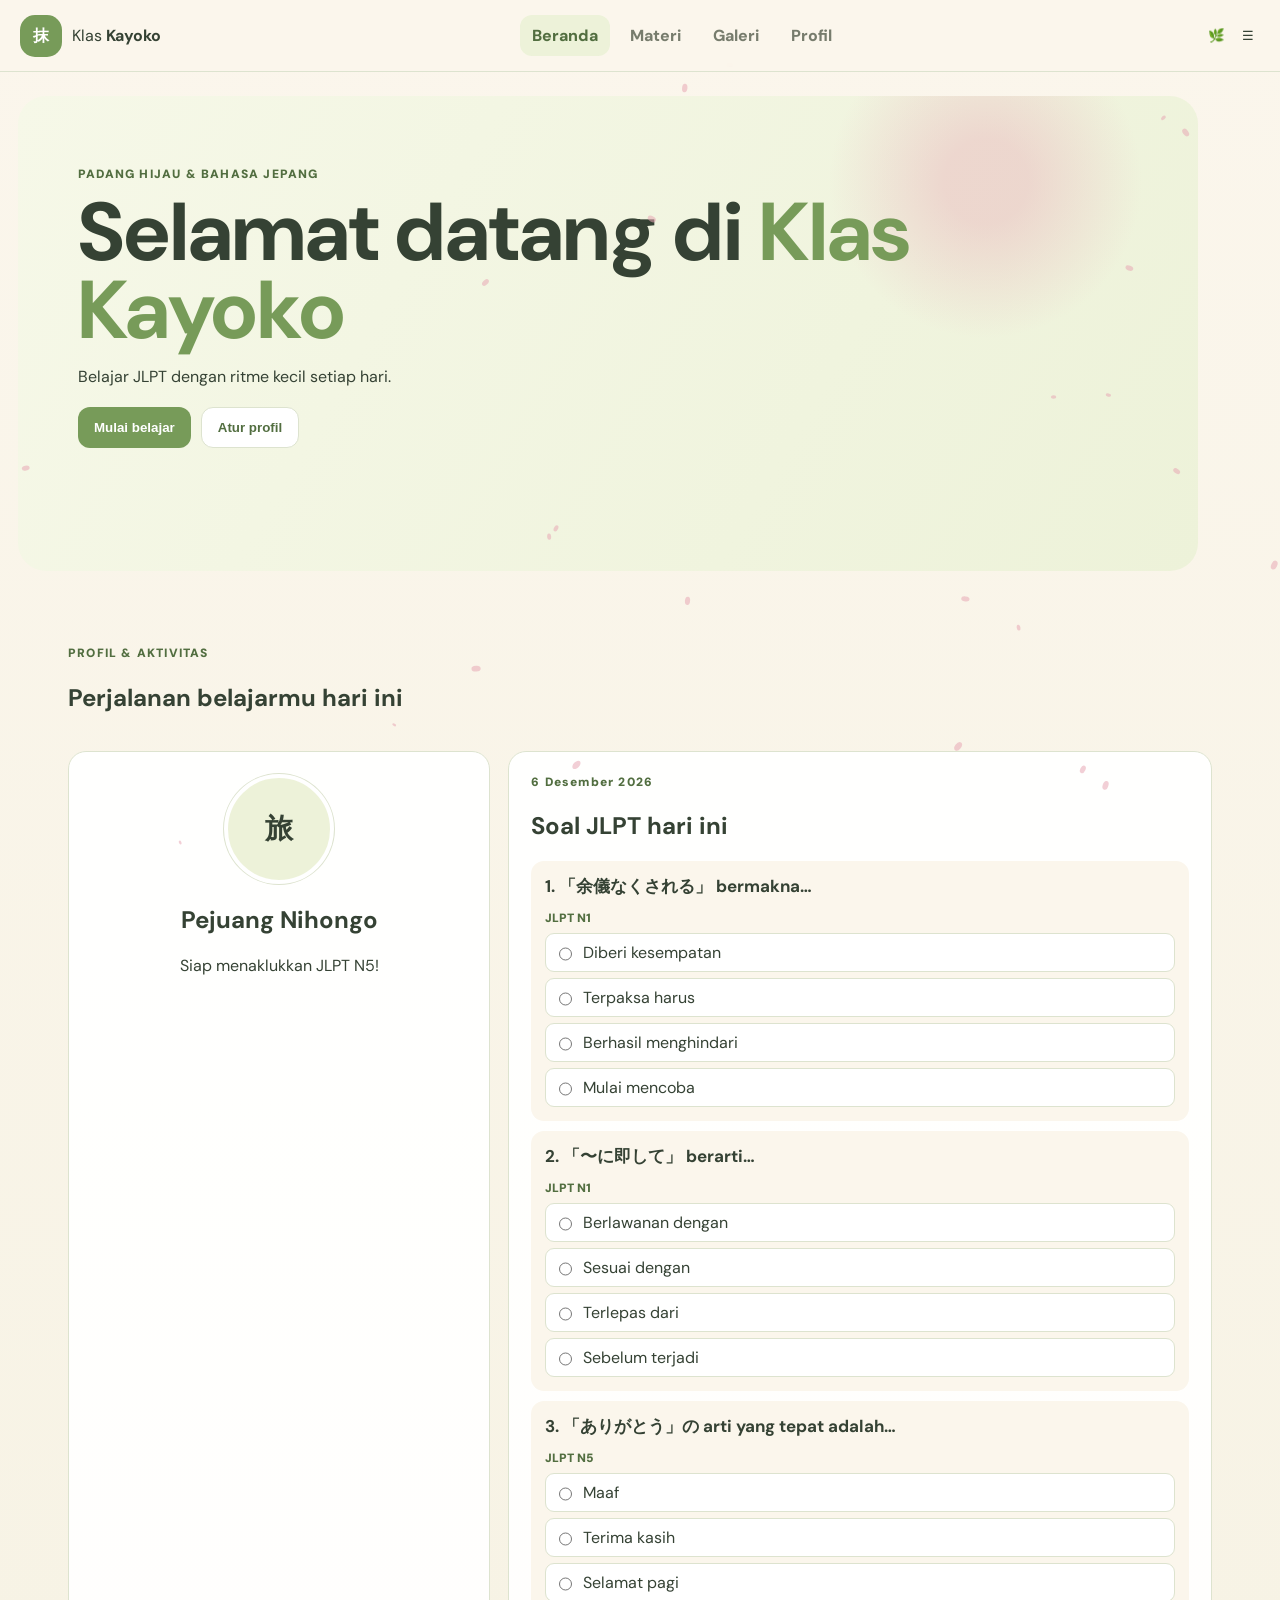
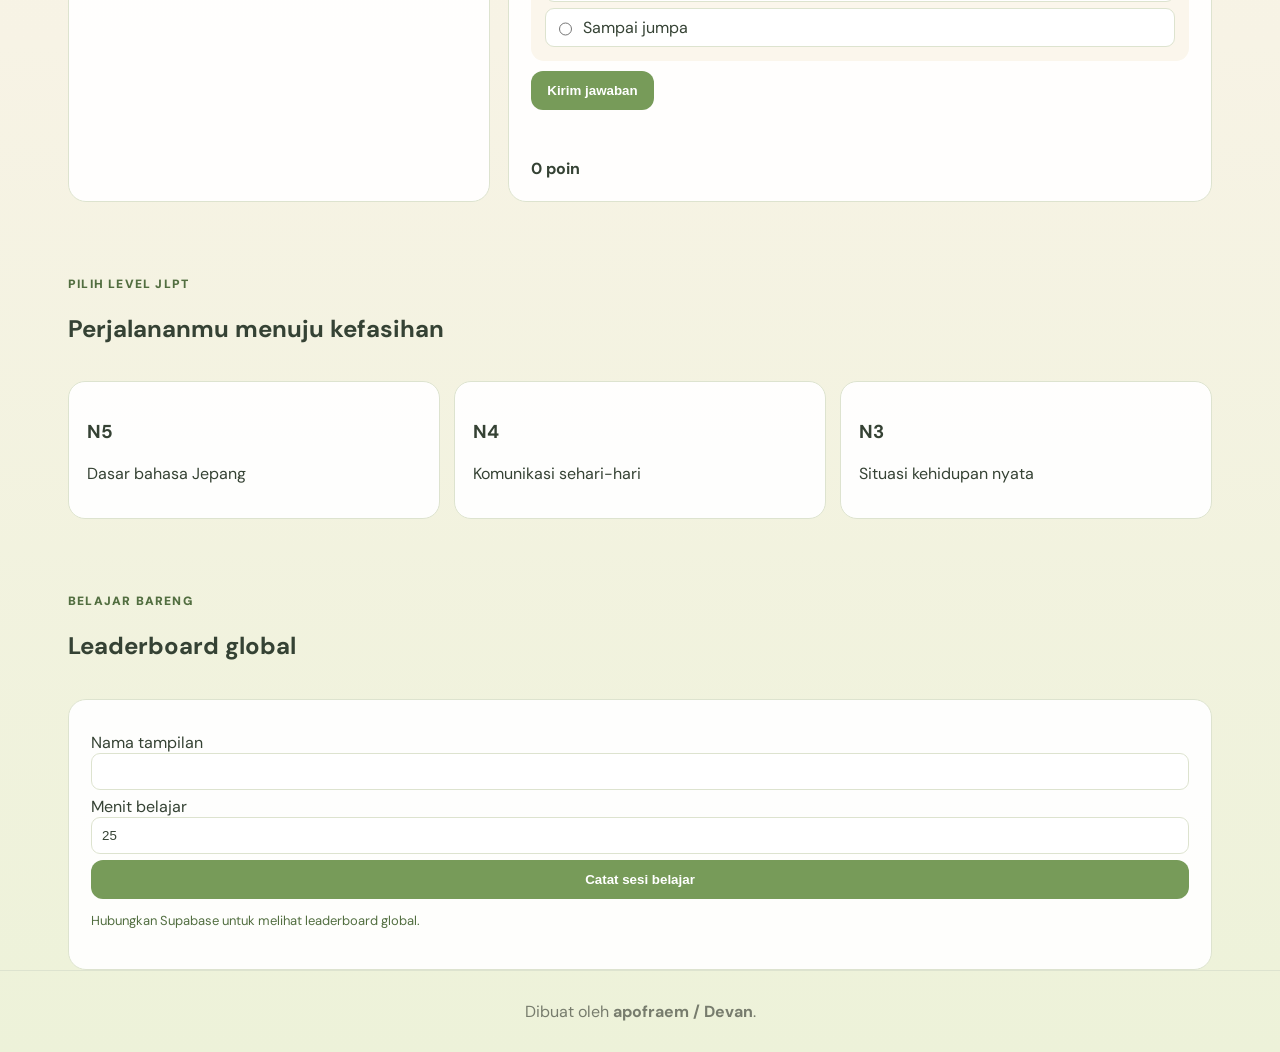
==== commit 39f68b28: "Integrate the fixed daily quiz stylesheet and script into the home page" ====
--- a/index.html
+++ b/index.html
@@ -4,11 +4,12 @@
 <meta charset="utf-8"><meta name="viewport" content="width=device-width,initial-scale=1">
 <title>Klas Kayoko — Beranda</title>
 <link rel="stylesheet" href="styles.css">
+<link rel="stylesheet" href="quiz-styles.css">
 <link href="https://fonts.googleapis.com/css2?family=DM+Sans:wght@400;500;600;700;800&family=Noto+Sans+JP:wght@500;700;900&display=swap" rel="stylesheet">
 </head>
 <body>
 <canvas id="petalCanvas" aria-hidden="true"></canvas>
-<header class="topbar"><a class="brand" href="#beranda" data-page="beranda"><span class="brand-mark">抹</span><span>Klas <b>Kayoko</b></span></a><nav class="main-nav" aria-label="Navigasi utama"><a class="active" href="#beranda" data-page="beranda">Beranda</a><a href="#materi" data-page="materi">Materi</a><a href="#galeri" data-page="galeri">Galeri</a><a href="#profil" data-page="profil">Profil</a></nav><div class="top-actions"><button class="theme-toggle" id="themeToggle" type="button">🌿</button><button class="mobile-menu" id="mobileMenu" type="button">☰</button></div></header>
+<header class="topbar"><a class="brand" href="#beranda" data-page="beranda"><span class="brand-mark">抹</span><span>Klas <b>Kayoko</b></span></a><nav class="main-nav" aria-label="Navigasi utama"><a class="active" href="#beranda" data-page="beranda">Beranda</a><a href="#materi" data-page="materi">Materi</a><a href="#galeri" data-page="galeri">Galeri</a><a href="#profil" data-page="profil">Profil</a></nav><div class="top-actions"><button class="theme-toggle" id="themeToggle" type="button" aria-label="Ganti tema">🌿</button><button class="mobile-menu" id="mobileMenu" type="button" aria-label="Buka menu">☰</button></div></header>
 <main>
 <section class="page active" id="page-beranda">
   <div class="hero page-shell"><div class="eyebrow">PADANG HIJAU & BAHASA JEPANG</div><h1>Selamat datang di <span>Klas Kayoko</span></h1><p>Belajar JLPT dengan ritme kecil setiap hari.</p><div class="hero-actions"><button class="primary" data-page="materi">Mulai belajar</button><button class="secondary" data-page="profil">Atur profil</button></div></div>
@@ -16,7 +17,7 @@
     <div class="section-heading"><div><span class="eyebrow">PROFIL & AKTIVITAS</span><h2>Perjalanan belajarmu hari ini</h2></div></div>
     <div class="home-profile-grid" style="margin-top:18px">
       <article class="profile-card"><div class="profile-avatar" id="homeProfileAvatar">旅</div><h2 id="homeProfileName">Pejuang Nihongo</h2><p id="homeProfileSummary">Siap menaklukkan JLPT N5!</p></article>
-      <article class="home-feature-card"><div class="eyebrow" id="dailyDate">TANTANGAN HARIAN</div><h2>Soal JLPT hari ini</h2><div id="dailyQuestions"></div><button class="primary" id="submitQuiz" type="button">Kirim jawaban</button><p class="quiz-status" id="quizStatus"></p><strong id="quizPoints">0 poin</strong></article>
+      <article class="home-feature-card"><div class="eyebrow" id="dailyDate">TANTANGAN HARIAN</div><h2>Soal JLPT hari ini</h2><div id="dailyQuestions"></div><button class="primary" id="submitQuiz" type="button">Kirim jawaban</button><p class="quiz-status" id="quizStatus" role="status" aria-live="polite"></p><strong id="quizPoints">0 poin</strong></article>
     </div>
   </section>
   <section class="page-shell section-block"><div class="section-heading"><div><span class="eyebrow">PILIH LEVEL JLPT</span><h2>Perjalananmu menuju kefasihan</h2></div></div><div class="level-grid"><article class="level-card"><h3>N5</h3><p>Dasar bahasa Jepang</p></article><article class="level-card"><h3>N4</h3><p>Komunikasi sehari-hari</p></article><article class="level-card"><h3>N3</h3><p>Situasi kehidupan nyata</p></article></div></section>
@@ -24,10 +25,11 @@
 </section>
 <section class="page page-shell" id="page-materi"><div class="subpage-heading"><span class="eyebrow">PETA BELAJARMU</span><h1>Materi JLPT</h1></div><div class="filter-panel"><div class="filter-tabs"><button class="filter-tab selected" data-filter-level="N5">N5</button><button class="filter-tab" data-filter-level="N4">N4</button><button class="filter-tab" data-filter-level="N3">N3</button><button class="filter-tab" data-filter-level="N2">N2</button><button class="filter-tab" data-filter-level="N1">N1</button></div></div><div class="lesson-grid" id="lessonGrid"></div></section>
 <section class="page page-shell" id="page-galeri"><div class="subpage-heading"><span class="eyebrow">KAMUS MINI HARIAN</span><h1>Kosakata pilihan</h1></div><div class="vocab-grid" id="galleryGrid"></div></section>
-<section class="page page-shell" id="page-profil"><div class="subpage-heading"><span class="eyebrow">CATATAN BELAJAR</span><h1>Progres belajarmu</h1></div><div class="profile-layout"><form class="profile-form" id="profileForm"><h2>Profil Belajar</h2><label>Foto profil dari galeri<input id="photoInput" type="file" accept="image/*"></label><div class="profile-row"><button class="secondary" id="removePhoto" type="button">Hapus foto</button></div><label>Nama belajar<input id="nameInput" maxlength="32" placeholder="Nama kamu"></label><label>Level JLPT<select id="profileLevel"><option>N5</option><option>N4</option><option>N3</option><option>N2</option><option>N1</option></select></label><label>Catatan belajar<textarea id="profileBio" maxlength="180" rows="5" placeholder="Target belajarmu..."></textarea></label><button class="primary" type="submit">Simpan Profil</button><p class="profile-status" id="homeProfileStatus"></p></form><div class="profile-card"><div class="profile-avatar" id="profileAvatar">旅</div><h2 id="profileName">Pejuang Nihongo</h2><p id="profileSummary">Siap menaklukkan JLPT!</p></article></div><details class="leaderboard-setup" id="leaderboardSetup"><summary>Hubungkan leaderboard global (Supabase)</summary><p>Gunakan anon/publishable key, jangan service-role key.</p><label>Project URL<input id="supabaseUrl" type="url" placeholder="https://project.supabase.co"></label><label>Anon/publishable key<input id="supabaseKey" type="password"></label><button class="primary" id="connectLeaderboard" type="button">Simpan koneksi</button></details></section>
+<section class="page page-shell" id="page-profil"><div class="subpage-heading"><span class="eyebrow">CATATAN BELAJAR</span><h1>Progres belajarmu</h1></div><div class="profile-layout"><form class="profile-form" id="profileForm"><h2>Profil Belajar</h2><label>Foto profil dari galeri<input id="photoInput" type="file" accept="image/*"></label><div class="profile-row"><button class="secondary" id="removePhoto" type="button">Hapus foto</button></div><label>Nama belajar<input id="nameInput" maxlength="32" placeholder="Nama kamu"></label><label>Level JLPT<select id="profileLevel"><option>N5</option><option>N4</option><option>N3</option><option>N2</option><option>N1</option></select></label><label>Catatan belajar<textarea id="profileBio" maxlength="180" rows="5" placeholder="Target belajarmu..."></textarea></label><button class="primary" type="submit">Simpan Profil</button><p class="profile-status" id="homeProfileStatus"></p></form><div class="profile-card"><div class="profile-avatar" id="profileAvatar">旅</div><h2 id="profileName">Pejuang Nihongo</h2><p id="profileSummary">Siap menaklukkan JLPT!</p></div></div><details class="leaderboard-setup" id="leaderboardSetup"><summary>Hubungkan leaderboard global (Supabase)</summary><p>Gunakan anon/publishable key, jangan service-role key.</p><label>Project URL<input id="supabaseUrl" type="url" placeholder="https://project.supabase.co"></label><label>Anon/publishable key<input id="supabaseKey" type="password"></label><button class="primary" id="connectLeaderboard" type="button">Simpan koneksi</button></details></section>
 </main>
 <footer class="footer">Dibuat oleh <strong>apofraem / Devan</strong>.</footer>
 <script src="app.js"></script>
+<script src="daily-quiz.js"></script>
 <script src="enhancements.js"></script>
 </body>
-</html>+</html>
--- a/styles.css
+++ b/styles.css
@@ -1,7 +1,45 @@
 /* Matcha meadow + sakura theme */
-:root{--ink:#354234;--muted:#777c6d;--matcha:#779b59;--matcha-dark:#526e40;--matcha-pale:#edf2d9;--pink:#e8a7b5;--pink-dark:#cf7f93;--cream:#fbf6ec;--yellow:#dfc96a;--line:#dde3cf;--lav:#eee7f2;--shadow:0 14px 38px rgba(67,83,49,.10)}
-*{box-sizing:border-box}html{scroll-behavior:smooth}body{margin:0;font-family:'DM Sans',sans-serif;color:var(--ink);background:linear-gradient(180deg,#fbf9ef 0,#f7f3e5 62%,#edf2d9 100%);overflow-x:hidden}.topbar{position:sticky;top:0;z-index:50;display:flex;align-items:center;justify-content:space-between;height:72px;padding:0 20px;border-bottom:1px solid var(--line);background:rgba(251,249,239,.88);backdrop-filter:blur(14px)}.brand{display:flex;align-items:center;gap:10px;color:var(--ink);text-decoration:none}.brand-mark{display:grid;place-items:center;width:42px;height:42px;border-radius:15px;background:var(--matcha);color:white;font-weight:900}.main-nav{display:flex;gap:8px}.main-nav a{padding:10px 12px;border-radius:12px;color:var(--muted);text-decoration:none;font-weight:800}.main-nav a.active,.main-nav a:hover{background:var(--matcha-pale);color:var(--matcha-dark)}.theme-toggle,.mobile-menu{border:0;background:none;cursor:pointer}.top-actions{display:flex;align-items:center;gap:5px}.page-shell{max-width:1180px;margin-inline:auto}.page{display:none}.page.active{display:block}.hero{min-height:475px;margin-top:24px;margin-inline:18px;border-radius:28px;background:radial-gradient(circle at 82% 18%,#f4dce3 0 4%,transparent 15%),linear-gradient(120deg,#f6f8e8,#edf2d9);padding:70px 60px}.hero h1{font-size:clamp(42px,7vw,82px);line-height:.95;margin:12px 0}.hero h1 span{color:var(--matcha)}.hero-actions{display:flex;gap:10px;margin-top:20px}.primary,.secondary{border:0;border-radius:12px;padding:12px 16px;text-decoration:none;font-weight:800;cursor:pointer}.primary{background:var(--matcha);color:white}.secondary{background:white;color:var(--matcha-dark);border:1px solid var(--line)}.eyebrow{font-size:12px;font-weight:900;letter-spacing:.1em;color:var(--matcha-dark)}.section-block{margin-top:70px;padding:0 18px}.section-heading{display:flex;justify-content:space-between;align-items:end}.level-grid,.lesson-grid,.vocab-grid{display:grid;grid-template-columns:repeat(3,minmax(0,1fr));gap:14px;margin-top:18px}.level-card,.lesson-card,.vocab-card{padding:18px;border:1px solid var(--line);border-radius:17px;background:white}.subpage-heading{padding-top:42px}.filter-panel{border:1px solid var(--line);background:#fff;border-radius:16px;padding:12px}.filter-tabs{display:flex;gap:8px}.filter-tab{border:0;border-radius:10px;padding:9px 14px;font-weight:800;background:#f6f7ed;cursor:pointer}.filter-tab.selected{background:var(--matcha);color:white}.vocab-grid{grid-template-columns:repeat(4,minmax(0,1fr))}.vocab-card b,.vocab-card i{display:block}.profile-layout{display:grid;grid-template-columns:1fr 1fr;gap:20px;margin:22px 0 70px}.profile-form,.profile-card,.home-feature-card{border:1px solid var(--line);background:rgba(255,255,255,.92);border-radius:18px;padding:22px}.profile-form label{display:grid;gap:6px;margin:12px 0;font-weight:700}.profile-form input,.profile-form select,.profile-form textarea{width:100%;padding:11px;border:1px solid var(--line);border-radius:10px;font:inherit}.profile-card{text-align:center}.profile-avatar,.home-profile-avatar{display:grid;place-items:center;overflow:hidden;width:110px;height:110px;margin:0 auto 12px;border:4px solid white;border-radius:50%;background:var(--matcha-pale);box-shadow:0 0 0 1px var(--line);font-size:28px;font-weight:900}.profile-avatar img,.home-profile-avatar img{width:100%;height:100%;object-fit:cover}.profile-row{display:flex;gap:8px}.profile-row button{flex:1}.home-profile-grid{display:grid;grid-template-columns:.75fr 1.25fr;gap:18px}.daily-question{padding:14px;margin:10px 0;border-radius:13px;background:#f7f8ef}.daily-question h3{margin:0 0 8px;font-size:17px}.daily-level{font-size:12px;color:var(--matcha-dark);font-weight:900}.daily-choice{display:flex;gap:8px;padding:8px;margin-top:6px;border:1px solid var(--line);border-radius:9px;background:white}.leader-row{display:grid;grid-template-columns:44px 1fr auto;align-items:center;padding:9px;border-radius:10px;background:#f7f8ef}.leaderboard-status,.profile-status,.quiz-status{min-height:22px;color:var(--matcha-dark);font-size:13px}.leaderboard-field{display:grid;gap:6px;margin:10px 0}.leaderboard-field input,.leaderboard-setup input{width:100%;padding:10px;border:1px solid var(--line);border-radius:9px}.leaderboard-setup{margin-top:12px}.footer{padding:30px;text-align:center;border-top:1px solid var(--line);color:var(--muted)}.footer-brand{justify-content:center}.toast{position:fixed;right:18px;bottom:18px;z-index:60}.quote-card{margin:70px 18px}.welcome-strip{margin-top:18px;border:1px solid var(--line);border-radius:16px;background:rgba(255,255,255,.86);padding:14px 18px;display:flex;align-items:center;gap:12px}
-#petalCanvas{position:fixed;inset:0;width:100%;height:100%;pointer-events:none;z-index:40}.page-wipe{position:fixed;inset:0;z-index:200;background:#f7f3df;display:none}.lesson-head{display:flex;justify-content:space-between}.lesson-icon{font:900 24px 'Noto Sans JP',sans-serif}.lesson-level,.vocab-level{font-size:12px;font-weight:900;color:var(--matcha-dark)}.lesson-example{padding:10px;border-radius:10px;background:var(--matcha-pale)}
-body[data-theme="night"]{--ink:#dce8d4;--muted:#b0bea7;--cream:#172015;--matcha:#90ae72;--matcha-dark:#b1c894;--matcha-pale:#263521;--line:#465741;background:linear-gradient(180deg,#172015,#263521)}
-@media(max-width:900px){.level-grid,.lesson-grid,.vocab-grid{grid-template-columns:repeat(2,1fr)}.hero{padding:45px 35px}.profile-layout,.home-profile-grid{grid-template-columns:1fr}.main-nav{display:none}.main-nav.open{display:flex;position:absolute;top:72px;left:12px;right:12px;padding:10px;background:white;border:1px solid var(--line);border-radius:14px}.mobile-menu{display:block}}
-@media(max-width:560px){.level-grid,.lesson-grid,.vocab-grid{grid-template-columns:1fr}.hero{margin-inline:10px;padding:35px 24px}.profile-layout{margin-inline:10px}.topbar{padding:0 12px}.main-nav.open{flex-direction:column}}+:root{
+  --ink:#354234;
+  --muted:#777c6d;
+  --matcha:#779b59;
+  --matcha-dark:#526e40;
+  --matcha-pale:#edf2d9;
+  --pink:#e8a7b5;
+  --pink-dark:#cf7f93;
+  --cream:#fbf6ec;
+  --cream-deep:#f7f3e5;
+  --yellow:#dfc96a;
+  --line:#dde3cf;
+  --lav:#eee7f2;
+  --surface:#fff;
+  --surface-soft:rgba(255,255,255,.92);
+  --shadow:0 14px 38px rgba(67,83,49,.10)
+}
+*{box-sizing:border-box}
+html{scroll-behavior:smooth}
+body{margin:0;font-family:'DM Sans',sans-serif;color:var(--ink);background:linear-gradient(180deg,var(--cream) 0,var(--cream-deep) 62%,var(--matcha-pale) 100%);overflow-x:hidden}
+.topbar{position:sticky;top:0;z-index:50;display:flex;align-items:center;justify-content:space-between;height:72px;padding:0 20px;border-bottom:1px solid var(--line);background:color-mix(in srgb,var(--cream) 88%,transparent);backdrop-filter:blur(14px)}
+.brand{display:flex;align-items:center;gap:10px;color:var(--ink);text-decoration:none}.brand-mark{display:grid;place-items:center;width:42px;height:42px;border-radius:15px;background:var(--matcha);color:#fff;font-weight:900}
+.main-nav{display:flex;gap:8px}.main-nav a{padding:10px 12px;border-radius:12px;color:var(--muted);text-decoration:none;font-weight:800}.main-nav a.active,.main-nav a:hover{background:var(--matcha-pale);color:var(--matcha-dark)}
+.theme-toggle,.mobile-menu{border:0;background:none;cursor:pointer;color:var(--ink)}.top-actions{display:flex;align-items:center;gap:5px}
+.page-shell{max-width:1180px;margin-inline:auto}.page{display:none}.page.active{display:block}
+.hero{min-height:475px;margin-top:24px;margin-inline:18px;border-radius:28px;background:radial-gradient(circle at 82% 18%,rgba(232,167,181,.38) 0 4%,transparent 15%),linear-gradient(120deg,#f6f8e8,var(--matcha-pale));padding:70px 60px}
+.hero h1{font-size:clamp(42px,7vw,82px);line-height:.95;margin:12px 0}.hero h1 span{color:var(--matcha)}.hero-actions{display:flex;gap:10px;margin-top:20px}
+.primary,.secondary{border:0;border-radius:12px;padding:12px 16px;text-decoration:none;font-weight:800;cursor:pointer}.primary{background:var(--matcha);color:#fff}.primary:hover{background:var(--matcha-dark)}.secondary{background:var(--surface);color:var(--matcha-dark);border:1px solid var(--line)}
+.eyebrow{font-size:12px;font-weight:900;letter-spacing:.1em;color:var(--matcha-dark)}.section-block{margin-top:70px;padding:0 18px}.section-heading{display:flex;justify-content:space-between;align-items:end}
+.level-grid,.lesson-grid,.vocab-grid{display:grid;grid-template-columns:repeat(3,minmax(0,1fr));gap:14px;margin-top:18px}.level-card,.lesson-card,.vocab-card{padding:18px;border:1px solid var(--line);border-radius:17px;background:var(--surface-soft)}
+.subpage-heading{padding-top:42px}.filter-panel{border:1px solid var(--line);background:var(--surface);border-radius:16px;padding:12px}.filter-tabs{display:flex;gap:8px}.filter-tab{border:0;border-radius:10px;padding:9px 14px;font-weight:800;background:var(--cream-deep);color:var(--ink);cursor:pointer}.filter-tab.selected{background:var(--matcha);color:#fff}
+.vocab-grid{grid-template-columns:repeat(4,minmax(0,1fr))}.vocab-card b,.vocab-card i{display:block}.profile-layout{display:grid;grid-template-columns:1fr 1fr;gap:20px;margin:22px 0 70px}.profile-form,.profile-card,.home-feature-card{border:1px solid var(--line);background:var(--surface-soft);border-radius:18px;padding:22px}
+.profile-form label{display:grid;gap:6px;margin:12px 0;font-weight:700}.profile-form input,.profile-form select,.profile-form textarea{width:100%;padding:11px;border:1px solid var(--line);border-radius:10px;font:inherit;background:var(--surface);color:var(--ink)}
+.profile-card{text-align:center}.profile-avatar,.home-profile-avatar{display:grid;place-items:center;overflow:hidden;width:110px;height:110px;margin:0 auto 12px;border:4px solid var(--surface);border-radius:50%;background:var(--matcha-pale);box-shadow:0 0 0 1px var(--line);font-size:28px;font-weight:900}.profile-avatar img,.home-profile-avatar img{width:100%;height:100%;object-fit:cover}
+.profile-row{display:flex;gap:8px}.profile-row button{flex:1}.home-profile-grid{display:grid;grid-template-columns:.75fr 1.25fr;gap:18px}.daily-question{padding:14px;margin:10px 0;border-radius:13px;background:var(--cream)}.daily-question h3{margin:0 0 8px;font-size:17px}.daily-level{font-size:12px;color:var(--matcha-dark);font-weight:900}.daily-choice{display:flex;gap:8px;padding:8px;margin-top:6px;border:1px solid var(--line);border-radius:9px;background:var(--surface)}.daily-choice:has(input:checked){border-color:var(--pink);background:var(--matcha-pale)}
+.leader-row{display:grid;grid-template-columns:44px 1fr auto;align-items:center;padding:9px;border-radius:10px;background:var(--cream)}.leaderboard-status,.profile-status,.quiz-status{min-height:22px;color:var(--matcha-dark);font-size:13px}.leaderboard-field{display:grid;gap:6px;margin:10px 0}.leaderboard-field input,.leaderboard-setup input{width:100%;padding:10px;border:1px solid var(--line);border-radius:9px;background:var(--surface);color:var(--ink)}.leaderboard-setup{margin-top:12px}
+.footer{padding:30px;text-align:center;border-top:1px solid var(--line);color:var(--muted)}.footer-brand{justify-content:center}.toast{position:fixed;right:18px;bottom:18px;z-index:60}.quote-card{margin:70px 18px}.welcome-strip{margin-top:18px;border:1px solid var(--line);border-radius:16px;background:var(--surface-soft);padding:14px 18px;display:flex;align-items:center;gap:12px}
+#petalCanvas{position:fixed;inset:0;width:100%;height:100%;pointer-events:none;z-index:40}.page-wipe{position:fixed;inset:0;z-index:200;background:var(--cream-deep);display:none}.lesson-head{display:flex;justify-content:space-between}.lesson-icon{font:900 24px 'Noto Sans JP',sans-serif}.lesson-level,.vocab-level{font-size:12px;font-weight:900;color:var(--matcha-dark)}.lesson-example{padding:10px;border-radius:10px;background:var(--matcha-pale)}
+body[data-theme="night"]{--ink:#e4eddc;--muted:#bbc9b1;--cream:#172015;--cream-deep:#1d2819;--matcha:#91b073;--matcha-dark:#bdd09f;--matcha-pale:#263521;--pink:#d99baa;--line:#465741;--surface:#202b1e;--surface-soft:rgba(32,43,30,.94);background:linear-gradient(180deg,#172015,#263521)}
+body[data-theme="night"] .hero{background:radial-gradient(circle at 82% 18%,rgba(217,155,170,.18) 0 4%,transparent 15%),linear-gradient(120deg,#202b1e,#263521)}
+body[data-theme="night"] .main-nav a.active,body[data-theme="night"] .main-nav a:hover{color:var(--matcha-dark)}
+body[data-theme="night"] .daily-choice:has(input:checked){border-color:var(--pink);background:#31422b}
+@media(max-width:900px){.level-grid,.lesson-grid,.vocab-grid{grid-template-columns:repeat(2,1fr)}.hero{padding:45px 35px}.profile-layout,.home-profile-grid{grid-template-columns:1fr}.main-nav{display:none}.main-nav.open{display:flex;position:absolute;top:72px;left:12px;right:12px;padding:10px;background:var(--surface);border:1px solid var(--line);border-radius:14px}.mobile-menu{display:block}}
+@media(max-width:560px){.level-grid,.lesson-grid,.vocab-grid{grid-template-columns:1fr}.hero{margin-inline:10px;padding:35px 24px}.profile-layout{margin-inline:10px}.topbar{padding:0 12px}.main-nav.open{flex-direction:column}}
--- a/quiz-styles.css
+++ b/quiz-styles.css
@@ -0,0 +1,6 @@
+
+/* Daily quiz result states */
+.correct-choice{border-color:#779b59!important;background:#edf2d9!important}
+.wrong-choice{border-color:#c87582!important;background:#fbecef!important}
+.quiz-explanation{margin:8px 0 0;padding:8px 10px;border-left:3px solid #779b59;border-radius:6px;color:#526e40;font-size:13px}
+button:disabled{opacity:.58;cursor:not-allowed}
